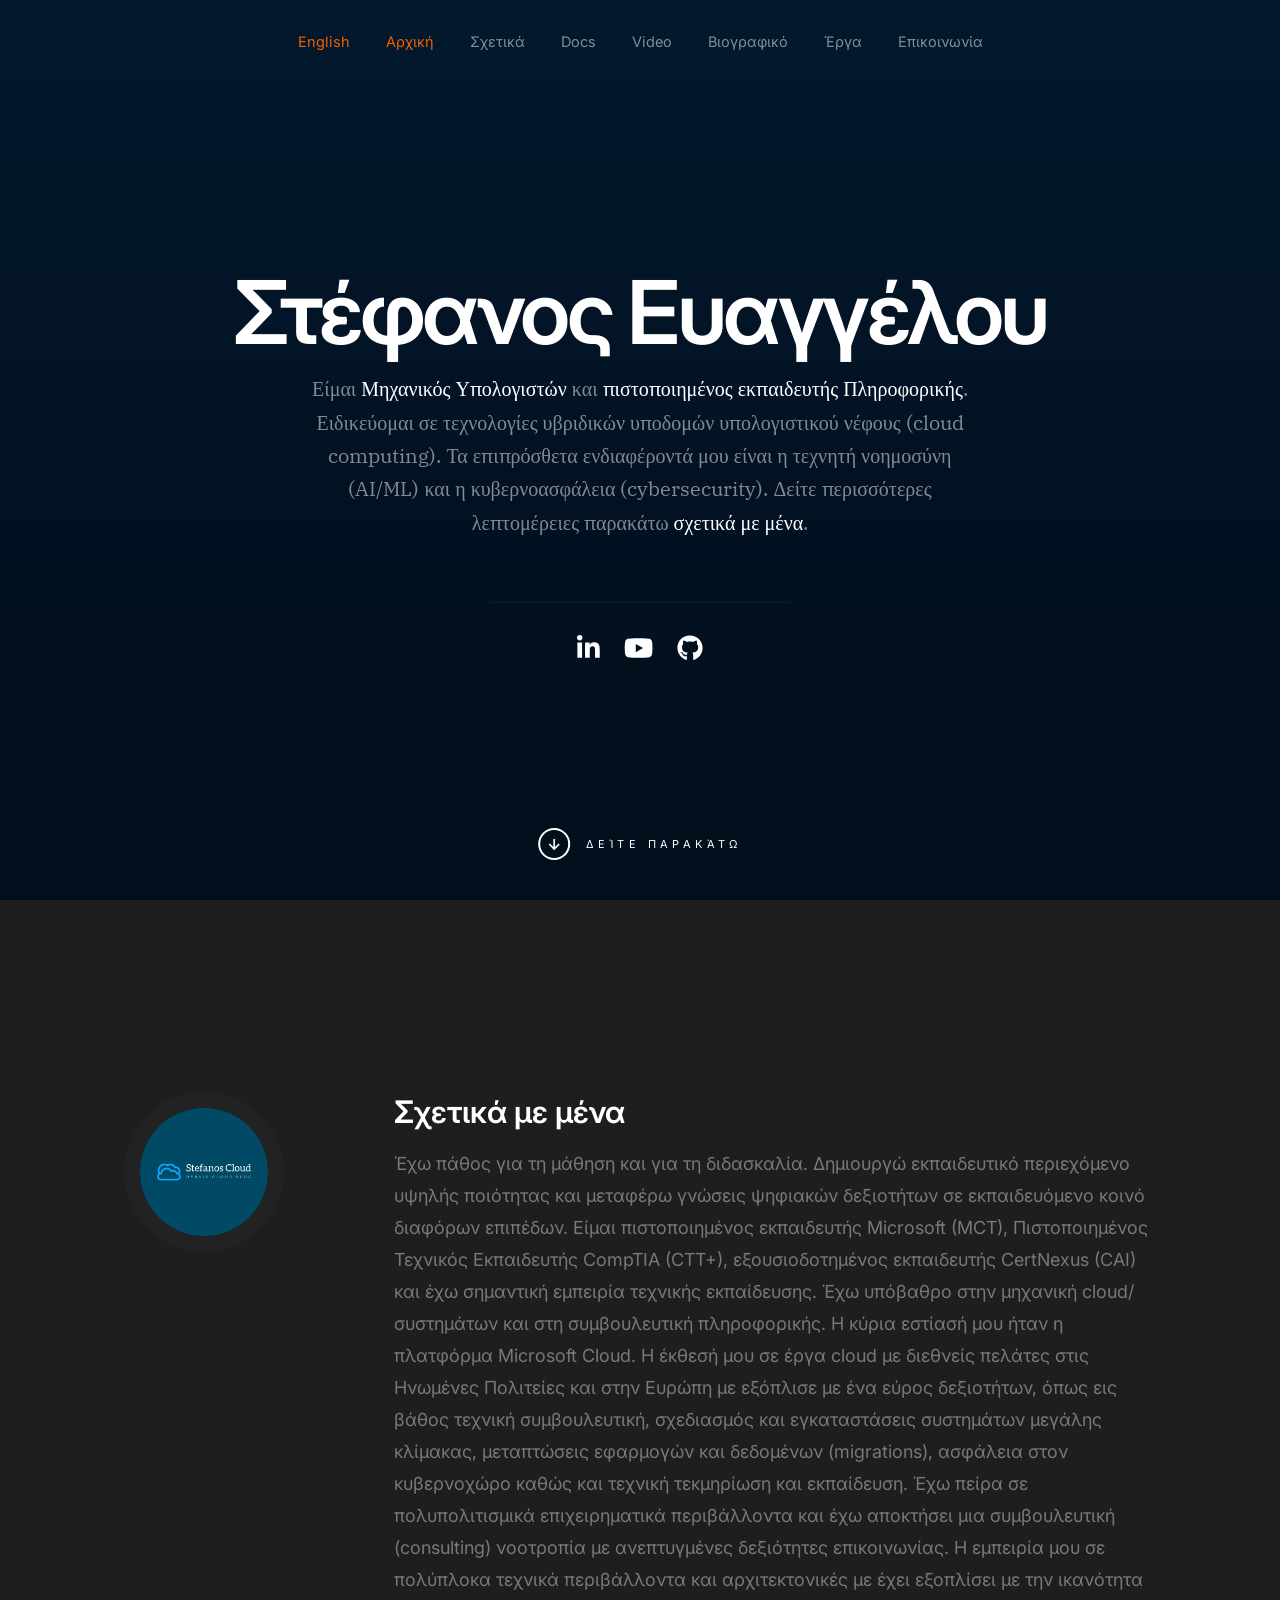
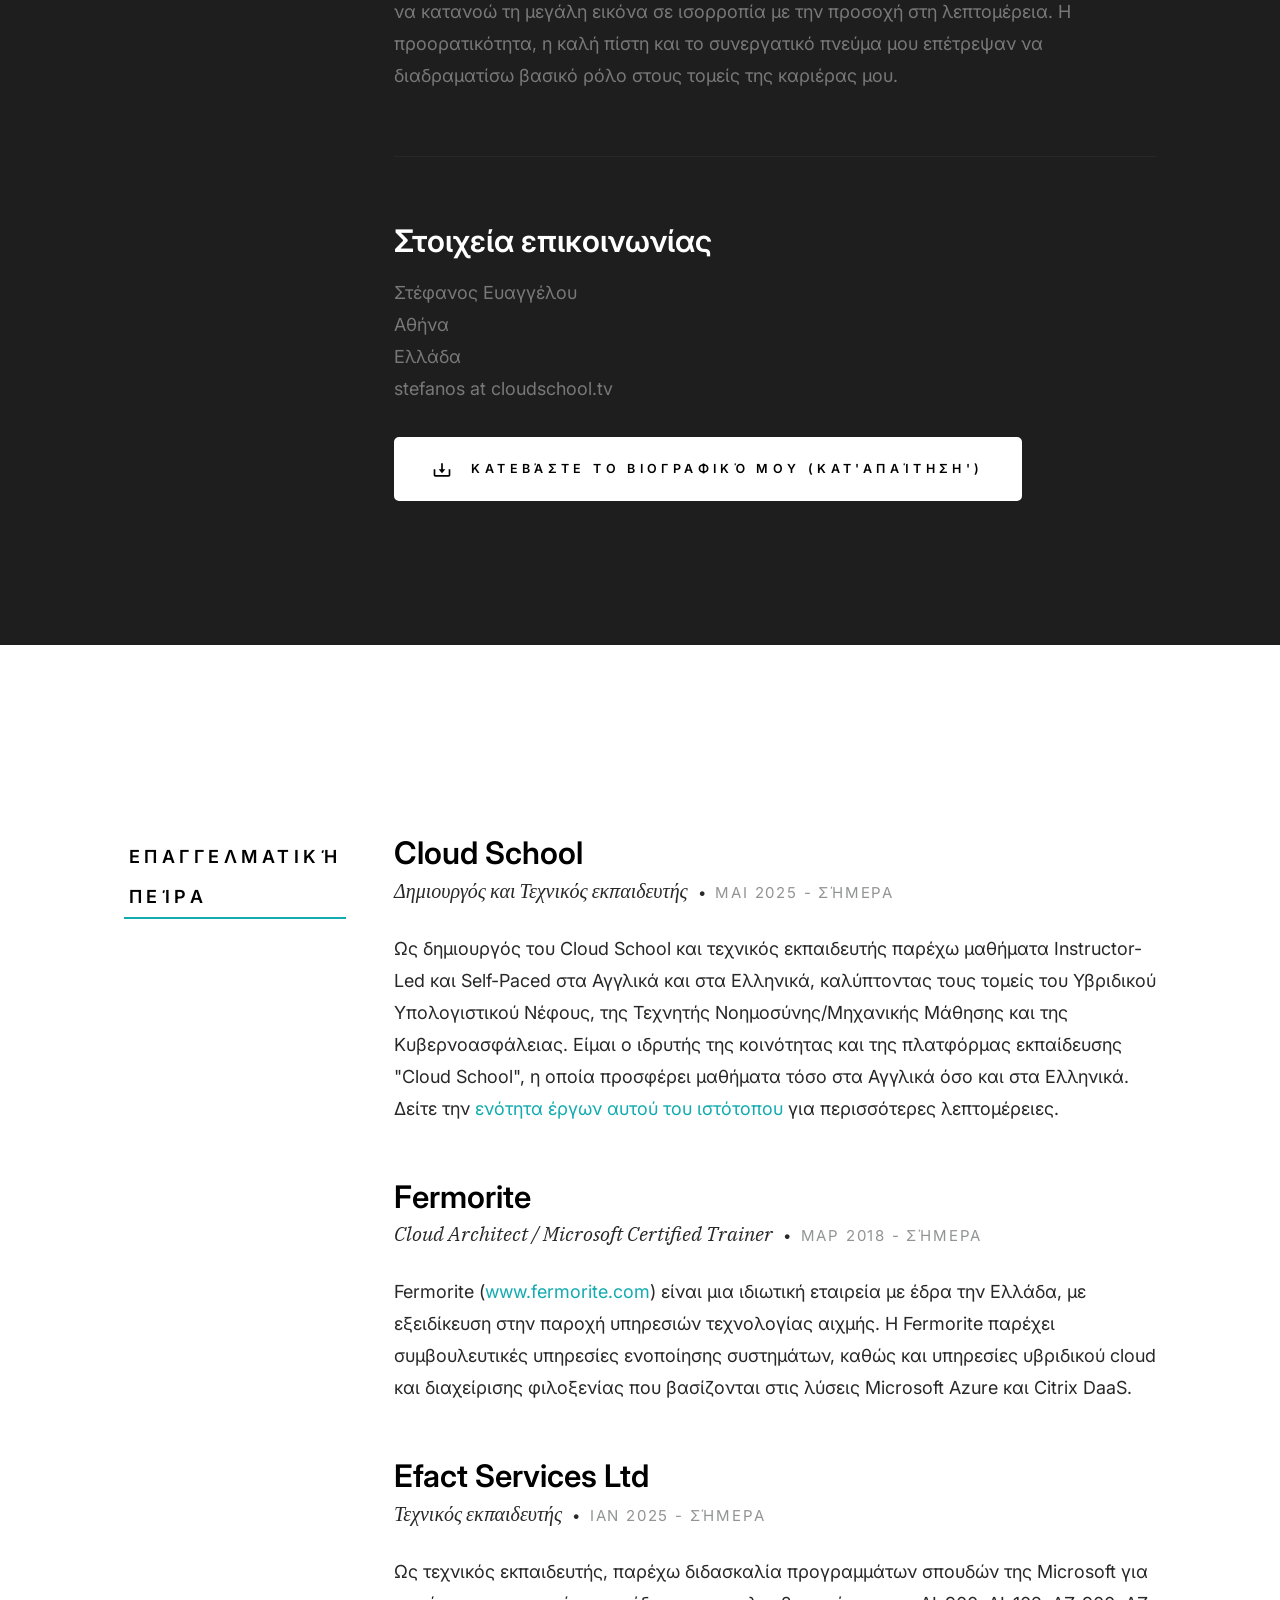
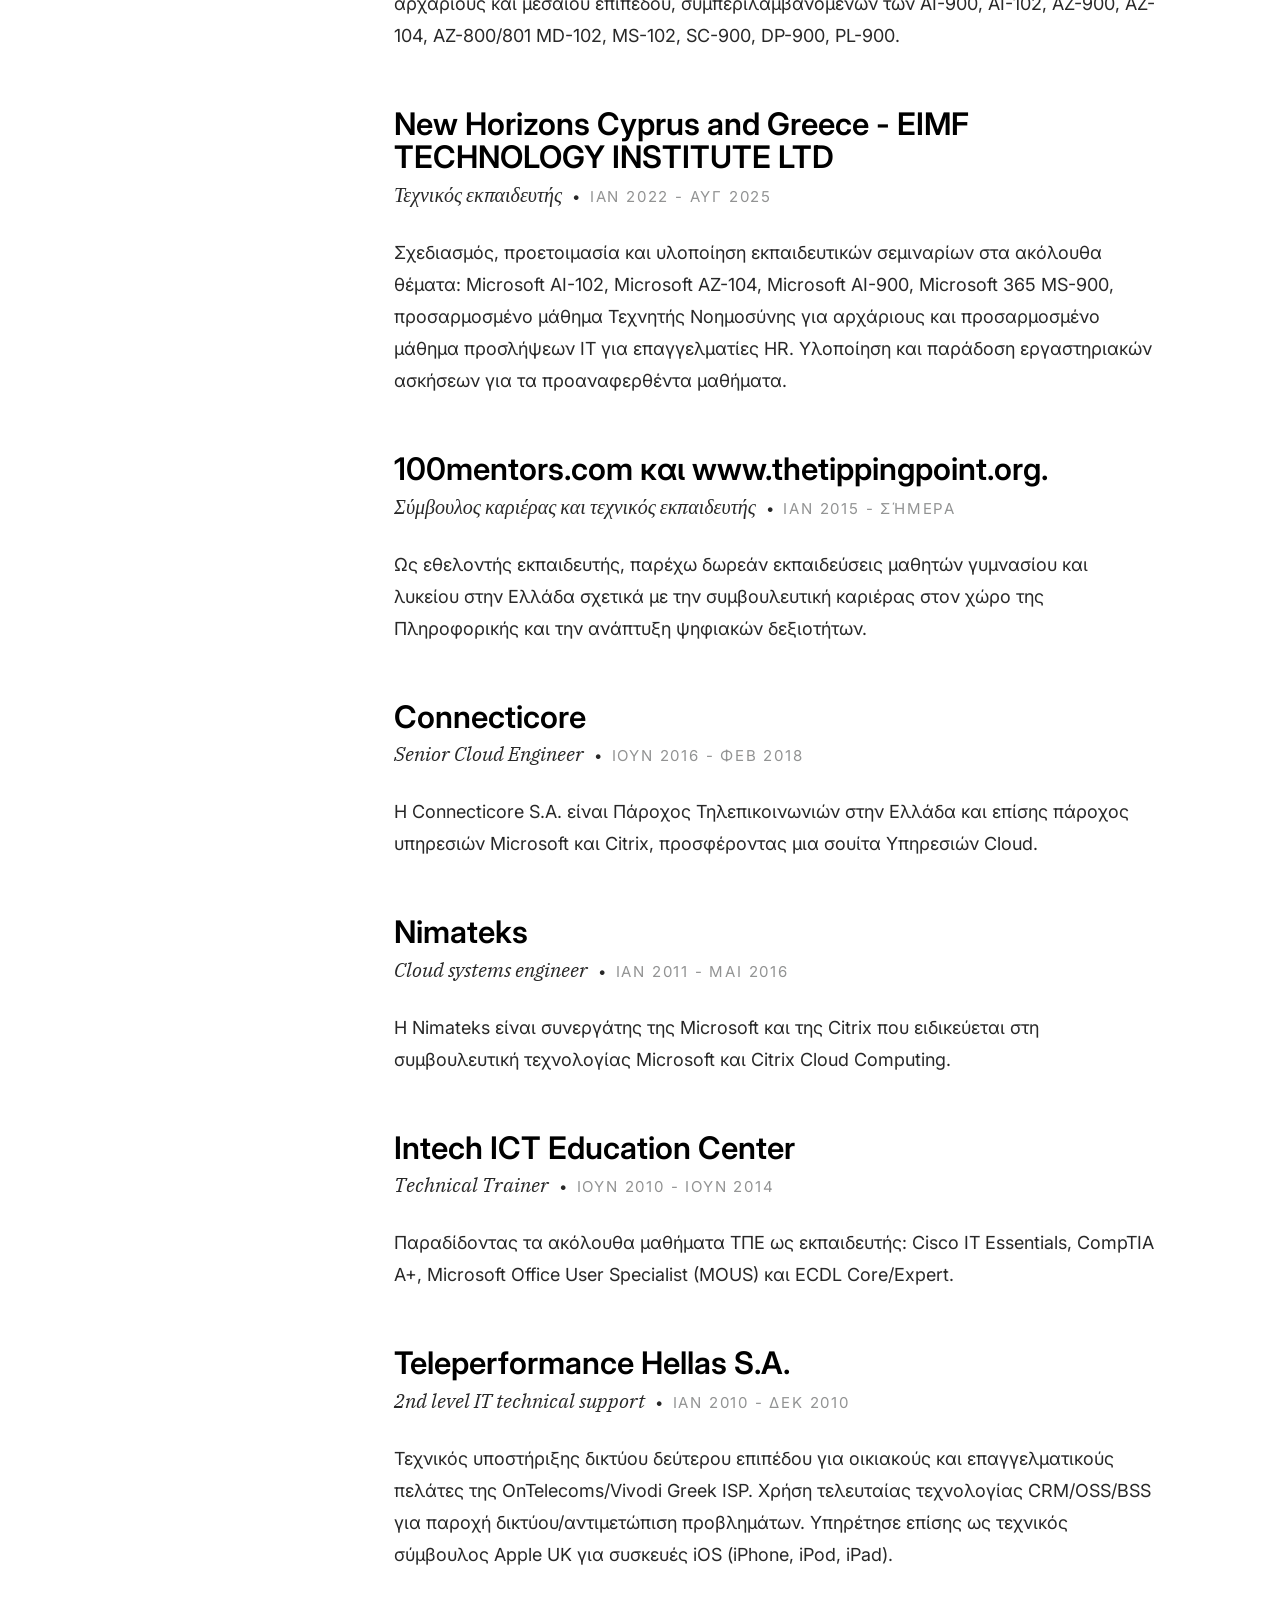
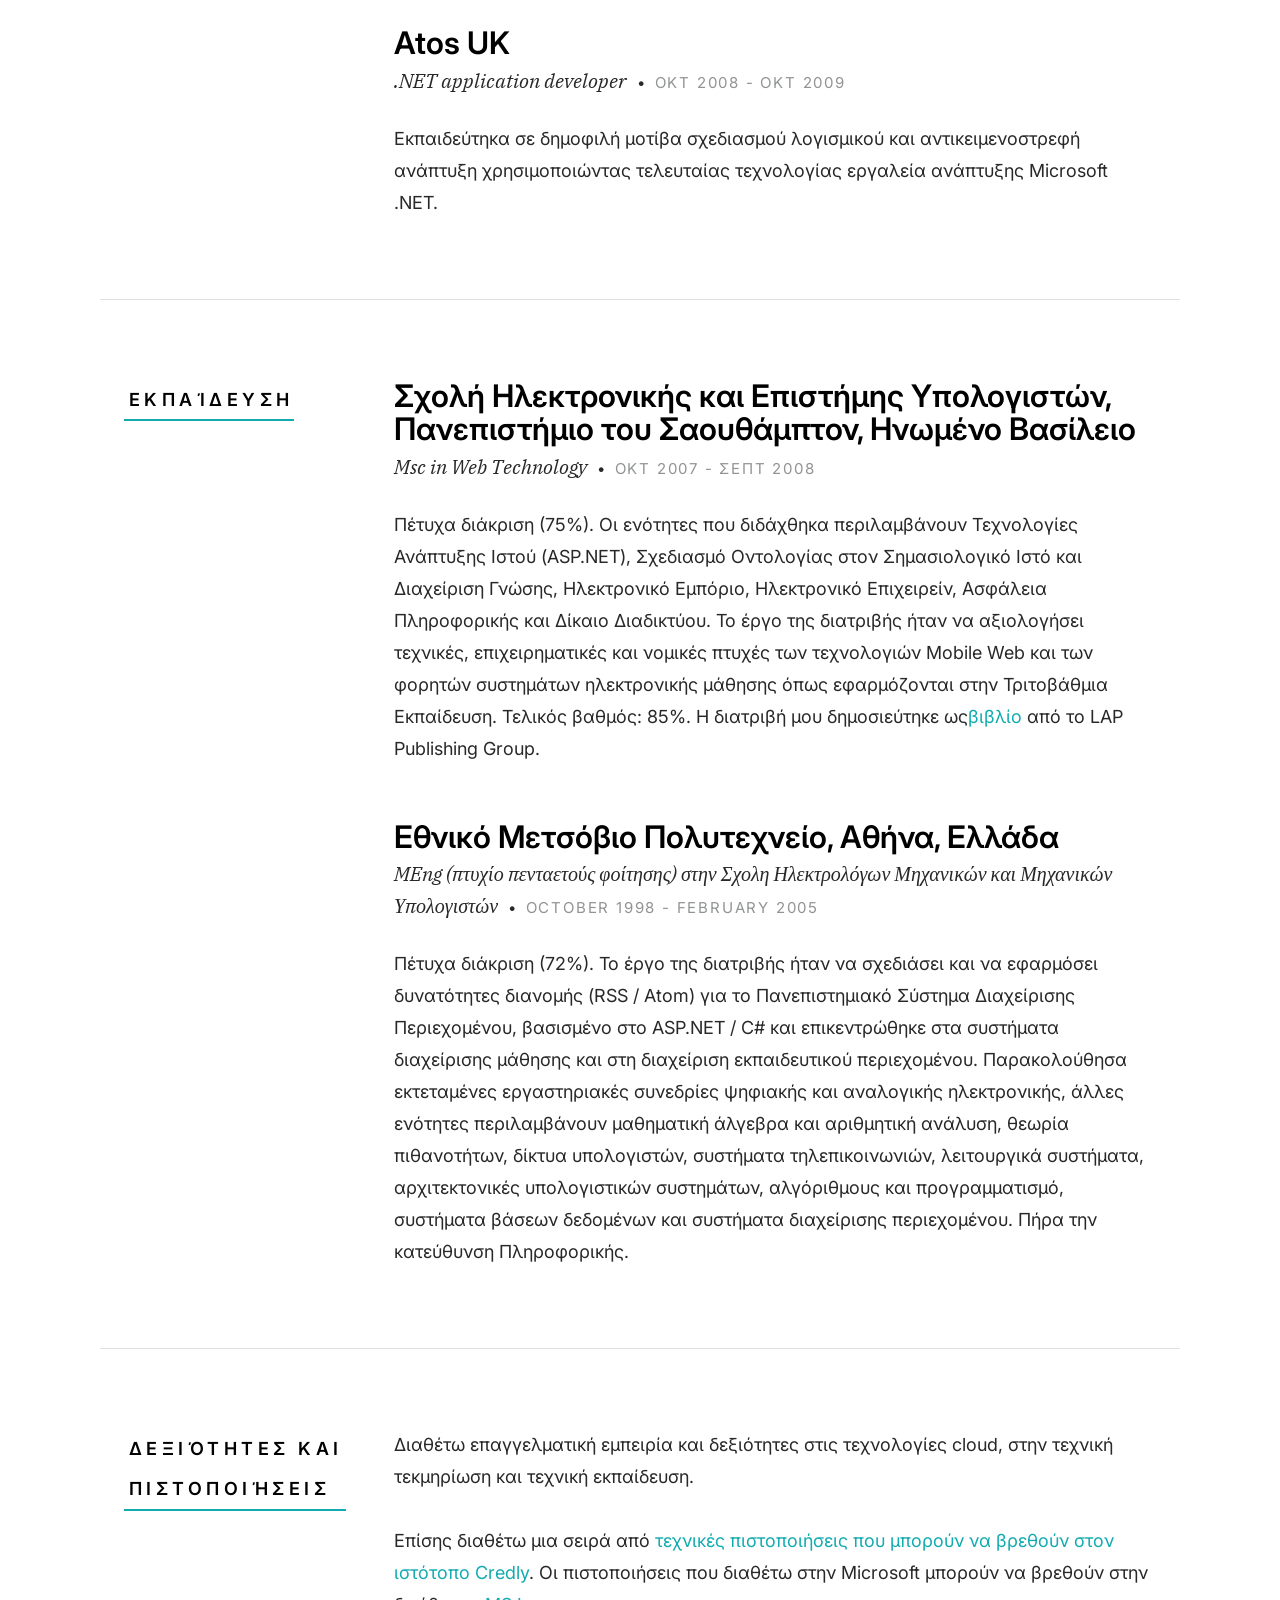
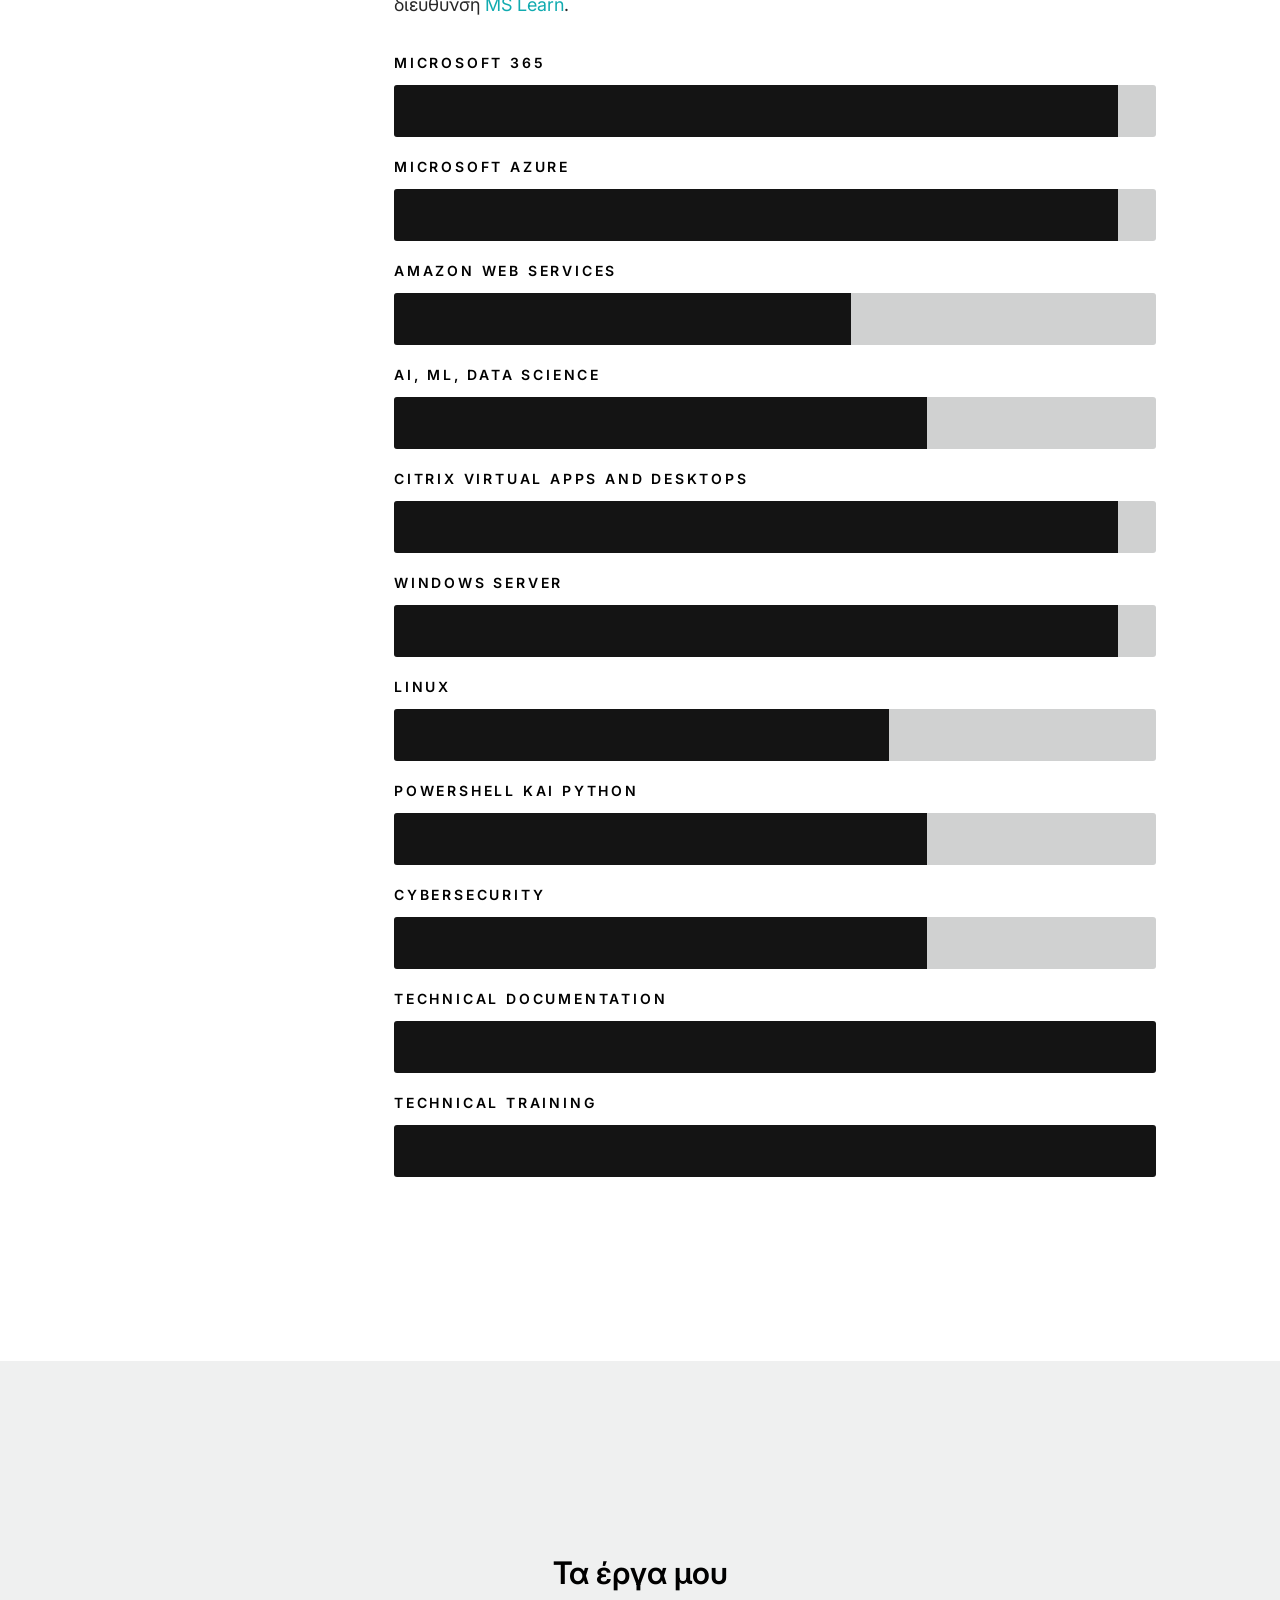
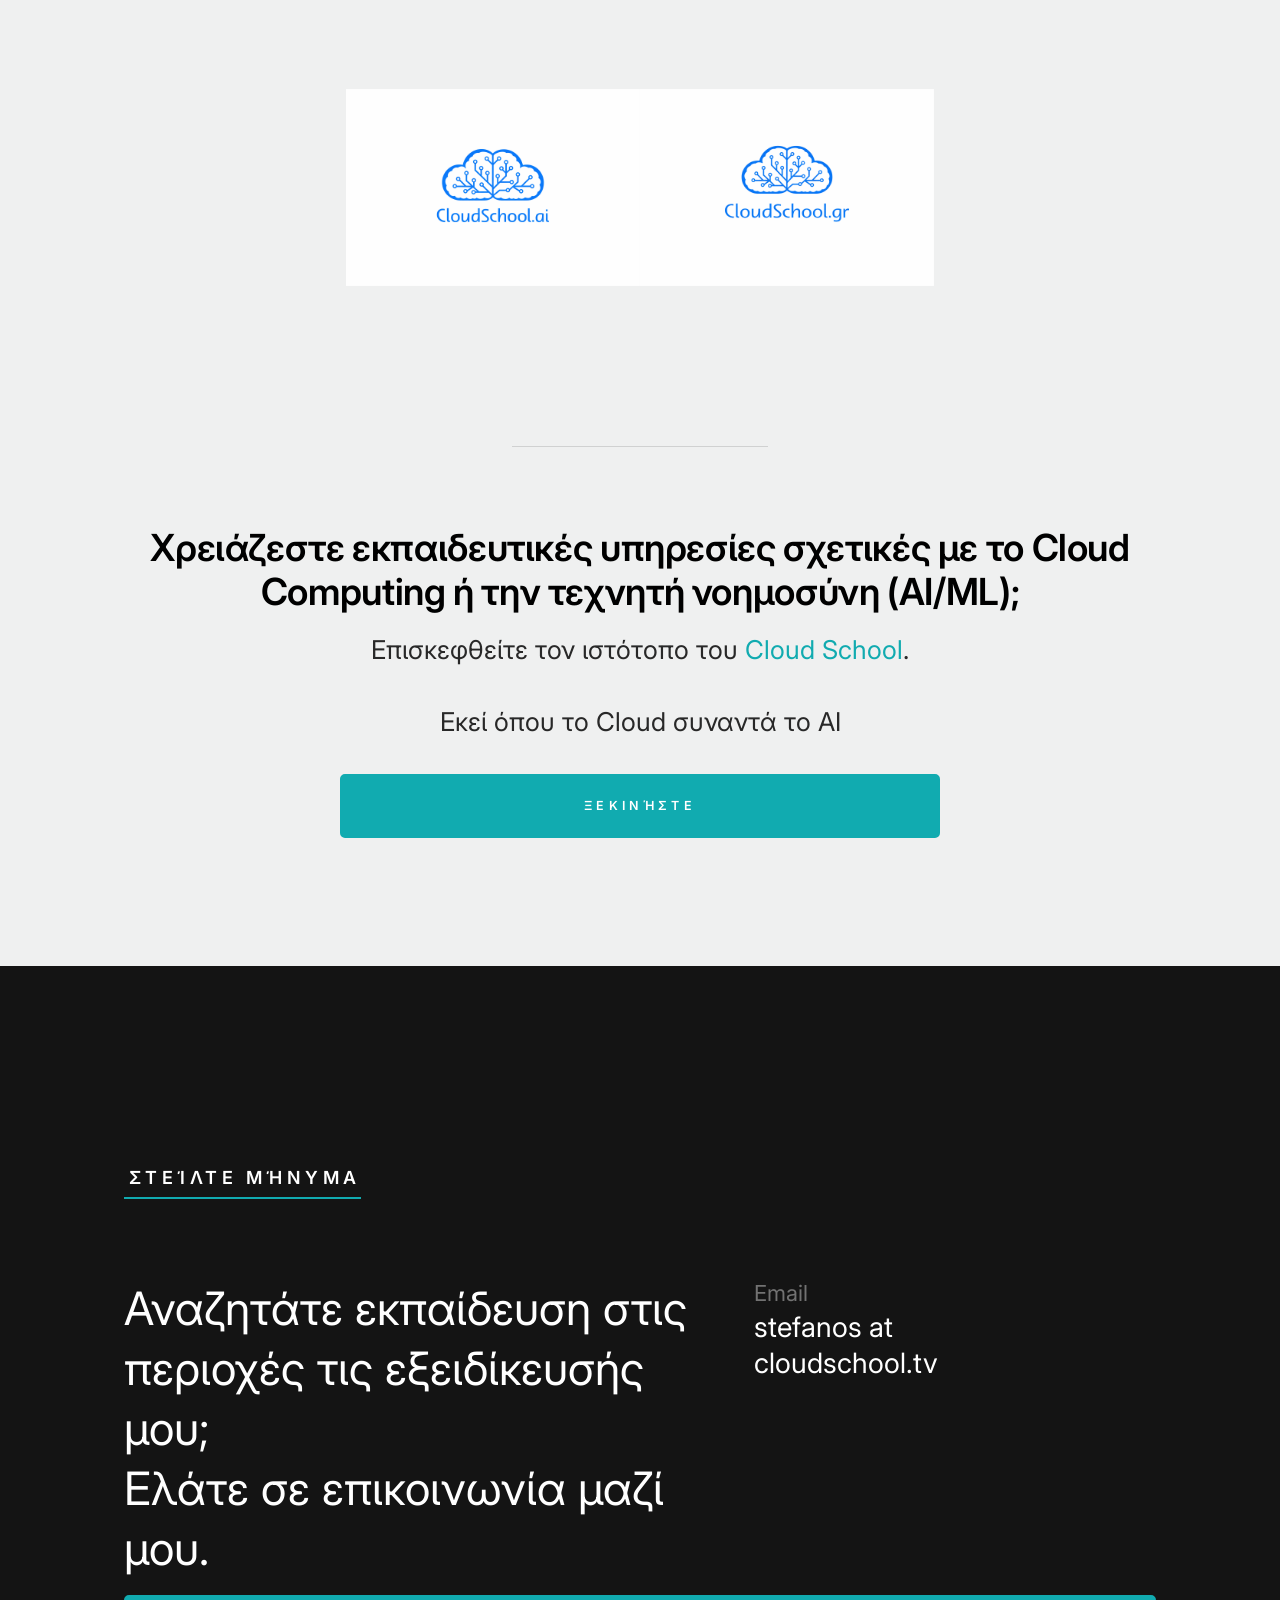
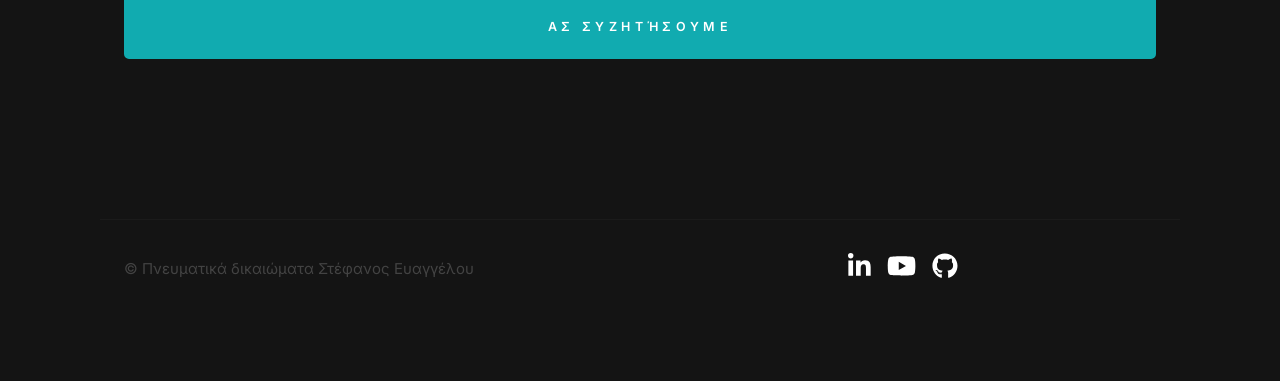
==== el/index.html @ 1cd2a4cb "initial" ====
<!DOCTYPE html>
<html class="no-js" lang="en">
<head>

    <!--- basic page needs
    ================================================== -->
    <meta charset="utf-8">
    <title>Στέφανος Ευαγγέλου - Ιστότοπος Web2</title>
    <meta name="description" content="Στέφανος Ευαγγέλου - Ιστότοπος Web2">
    <meta name="author" content="Στέφανος Ευαγγέλου">

    <!-- mobile specific metas
    ================================================== -->
    <meta name="viewport" content="width=device-width, initial-scale=1">

    <!-- CSS
    ================================================== -->
    <link rel="stylesheet" href="css/styles.css">
    <link rel="stylesheet" href="css/vendor.css">

    <!-- script
    ================================================== -->
    <script defer src="js/vendor/fontawesome/all.min.js"></script>

    <!-- favicons
    ================================================== -->
    <link rel="apple-touch-icon" sizes="180x180" href="apple-touch-icon.png">
    <link rel="icon" type="image/png" sizes="32x32" href="favicon-32x32.png">
    <link rel="icon" type="image/png" sizes="16x16" href="favicon-16x16.png">
    <link rel="manifest" href="site.webmanifest">

</head>

<body id="top" class="ss-preload">


    <!-- preloader
    ================================================== -->
    <div id="preloader">
        <div id="loader"></div>
    </div>


    <!-- header
    ================================================== -->
    <header class="s-header">
        <div class="row s-header__nav-wrap">
            <nav class="s-header__nav">
                <ul>

                    <li class="current"><a class="smoothscroll" target="_self" href="https://stefanoscloud.azurewebsites.net">English</a></li>
                    <li class="current"><a class="smoothscroll" href="#hero">Αρχική</a></li>
                    <li><a class="smoothscroll" href="#about">Σχετικά</a></li>
                    <li><a class="smoothscroll" href="https://docs.cloudschool.tv" target="_blank">Docs</a></li>
                    <li><a class="smoothscroll" href="https://youtube.com/@cloudschooltv" target="_blank">Video</a></li>
                    <li><a class="smoothscroll" href="#resume">Βιογραφικό</a></li>
                    <li><a class="smoothscroll" href="#portfolio">Έργα</a></li>
                   <!-- TEMPORARILY COMMENTED - THIS WILL BE USED FOR MCT COURSE TESTIMONIALS  <li><a class="smoothscroll" href="#testimonials">Testimonials</a></li>    -->
                   
                    <li><a class="smoothscroll" href="#contact">Επικοινωνία</a></li>
                </ul>
            </nav>
        </div> <!-- end row -->
        
        <a class="s-header__menu-toggle" href="#0" title="Menu">
            <span class="s-header__menu-icon"></span>
        </a>
    </header> <!-- end s-header -->


    <!-- hero
    ================================================== -->
    <section id="hero" class="s-hero target-section">

        <div class="s-hero__bg rellax" data-rellax-speed="-7"></div>

        <div class="row s-hero__content">
            <div class="column">

                <div class="s-hero__content-about">

                    <h1>Στέφανος Ευαγγέλου</h1>

                    <h3>
                    Είμαι<span> Μηχανικός Υπολογιστών</span> και <span>πιστοποιημένος εκπαιδευτής Πληροφορικής</span>. Ειδικεύομαι σε τεχνολογίες υβριδικών υποδομών υπολογιστικού νέφους (cloud computing). Τα επιπρόσθετα ενδιαφέροντά μου είναι η τεχνητή νοημοσύνη (AI/ML) και η κυβερνοασφάλεια (cybersecurity). Δείτε περισσότερες λεπτομέρειες παρακάτω <a class="smoothscroll" href="#about">σχετικά με μένα</a>.
                    </p>
                    </h3>

                    <div class="s-hero__content-social">
<a href="https://linkedin.com/in/stefanoscloud" target="_blank"><i class="fab fa-linkedin-in" aria-hidden="true"></i></a>
<a href="https://www.youtube.com/@cloudschoolai" target="_blank"><i class="fab fa-youtube" aria-hidden="true"></i></a>
<a href="https://github.com/stefanoscloud" target="_blank"><i class="fab fa-github" aria-hidden="true"></i></a>


                        
                    </div>

                </div> <!-- end s-hero__content-about -->

            </div>
        </div> <!-- s-hero__content -->

        <div class="s-hero__scroll">
            <a href="#about" class="s-hero__scroll-link smoothscroll">
                <span class="scroll-arrow">
                    <svg xmlns="http://www.w3.org/2000/svg" width="24" height="24" viewBox="0 0 24 24" style="fill:rgba(0, 0, 0, 1);transform:;-ms-filter:"><path d="M18.707 12.707L17.293 11.293 13 15.586 13 6 11 6 11 15.586 6.707 11.293 5.293 12.707 12 19.414z"></path></svg>
                </span>
                <span class="scroll-text">Δείτε παρακάτω</span>
            </a>
        </div> <!-- s-hero__scroll -->

    </section> <!-- end s-hero -->


    <!-- about
    ================================================== -->
    <section id="about" class="s-about target-section">

        <div class="row">
            <div class="column large-3 tab-12">
                <img class="s-about__pic" src="images/avatars/photo1.png" alt="">
            </div>
            <div class="column large-9 tab-12 s-about__content">
                <h3>Σχετικά με μένα</h3>
                <p>
              Έχω πάθος για τη μάθηση και για τη διδασκαλία. Δημιουργώ εκπαιδευτικό περιεχόμενο υψηλής ποιότητας και μεταφέρω γνώσεις ψηφιακών δεξιοτήτων σε εκπαιδευόμενο κοινό διαφόρων επιπέδων. Είμαι πιστοποιημένος εκπαιδευτής Microsoft (MCT), Πιστοποιημένος Τεχνικός Εκπαιδευτής CompTIA (CTT+), εξουσιοδοτημένος εκπαιδευτής CertNexus (CAI) και έχω σημαντική εμπειρία τεχνικής εκπαίδευσης. Έχω υπόβαθρο στην μηχανική cloud/συστημάτων και στη συμβουλευτική πληροφορικής. Η κύρια εστίασή μου ήταν η πλατφόρμα Microsoft Cloud. Η έκθεσή μου σε έργα cloud με διεθνείς πελάτες στις Ηνωμένες Πολιτείες και στην Ευρώπη με εξόπλισε με ένα εύρος δεξιοτήτων, όπως εις βάθος τεχνική συμβουλευτική, σχεδιασμός και εγκαταστάσεις συστημάτων μεγάλης κλίμακας, μεταπτώσεις εφαρμογών και δεδομένων (migrations), ασφάλεια στον κυβερνοχώρο καθώς και τεχνική τεκμηρίωση και εκπαίδευση. Έχω πείρα σε πολυπολιτισμικά επιχειρηματικά περιβάλλοντα και έχω αποκτήσει μια συμβουλευτική (consulting) νοοτροπία με ανεπτυγμένες δεξιότητες επικοινωνίας. Η εμπειρία μου σε πολύπλοκα τεχνικά περιβάλλοντα και αρχιτεκτονικές με έχει εξοπλίσει με την ικανότητα να κατανοώ τη μεγάλη εικόνα σε ισορροπία με την προσοχή στη λεπτομέρεια. Η προορατικότητα, η καλή πίστη και το συνεργατικό πνεύμα μου επέτρεψαν να διαδραματίσω βασικό ρόλο στους τομείς της καριέρας μου.
                </p>

                <hr>

                <div class="row s-about__content-bottom">
                    <div class="column w-1000-stack">
                        <h3>Στοιχεία επικοινωνίας</h3>
    
                        <p>
                        Στέφανος Ευαγγέλου<br>
                        Αθήνα <br>
                        Ελλάδα <br>
                        <!-- <a href="tel:+1975432345">+197 543 2345</a> <br>  -->
                        <a href="mailto:stefanos@cloudschool.tv">stefanos at cloudschool.tv</a>
                        </p>
                        
                    </div>
                    <div class="column w-1000-stack">
                        <a href="#0" class="btn btn--download">
                            <svg xmlns="http://www.w3.org/2000/svg" width="24" height="24" viewBox="0 0 24 24" style="fill:rgba(0, 0, 0, 1);transform:;-ms-filter:"><path d="M12 16L16 11 13 11 13 4 11 4 11 11 8 11z"></path><path d="M20,18H4v-7H2v7c0,1.103,0.897,2,2,2h16c1.103,0,2-0.897,2-2v-7h-2V18z"></path></svg>
                            Κατεβάστε το βιογραφικό μου (κατ'απαίτηση')
                        </a>
                    </div>
                </div>
            </div>
        </div> <!-- end row -->

    </section> <!-- end s-about -->






    <!-- resume
    ================================================== -->
    <section id="resume" class="s-resume target-section">
        
        <div class="row s-resume__section">
            <div class="column large-3 tab-12">
                <h3 class="section-header-allcaps">Επαγγελματική πείρα</h3>
            </div>
            <div class="column large-9 tab-12">
			
			
							<!-- Start resume block -->
                
                                <div class="resume-block">

                    <div class="resume-block__header">
                        <h4 class="h3">Cloud School</h4>
                        <p class="resume-block__header-meta">
                            <span>Δημιουργός και Τεχνικός εκπαιδευτής</span> 
                            <span class="resume-block__header-date">
                                ΜΑΙ 2025 - Σήμερα
                            </span>
                        </p>
                    </div>

                    <p>
                   Ως δημιουργός του Cloud School και τεχνικός εκπαιδευτής παρέχω μαθήματα Instructor-Led και Self-Paced στα Αγγλικά και στα Ελληνικά, καλύπτοντας τους τομείς του Υβριδικού Υπολογιστικού Νέφους, της Τεχνητής Νοημοσύνης/Μηχανικής Μάθησης και της Κυβερνοασφάλειας. Είμαι ο ιδρυτής της κοινότητας και της πλατφόρμας εκπαίδευσης "Cloud School", η οποία προσφέρει μαθήματα τόσο στα Αγγλικά όσο και στα Ελληνικά. Δείτε την <a href="https://stefanoscloud.azurewebsites.net/el/#portfolio" target="_self"> ενότητα έργων αυτού του ιστότοπου </a> για περισσότερες λεπτομέρειες.
                    </p>

                </div> <!-- end resume-block -->
			
			<!-- Start resume block -->
                <div class="resume-block">

                    <div class="resume-block__header">
                        <h4 class="h3">Fermorite</h4>
                        <p class="resume-block__header-meta">
                            <span>Cloud Architect / Microsoft Certified Trainer</span> 
                            <span class="resume-block__header-date">
                                ΜΑΡ 2018 - Σήμερα
                            </span>
                        </p>
                    </div>

                    <p>
                    Fermorite (<a href="https://www.fermorite.com" target="_blank">www.fermorite.com</a>) είναι μια ιδιωτική εταιρεία με έδρα την Ελλάδα, με εξειδίκευση στην παροχή υπηρεσιών τεχνολογίας αιχμής. Η Fermorite παρέχει συμβουλευτικές υπηρεσίες ενοποίησης συστημάτων, καθώς και υπηρεσίες υβριδικού cloud και διαχείρισης φιλοξενίας που βασίζονται στις λύσεις Microsoft Azure και Citrix DaaS.
                    </p>

                </div> <!-- end resume-block -->
				

							<!-- Start resume block -->
                
                                <div class="resume-block">

                    <div class="resume-block__header">
                        <h4 class="h3">Efact Services Ltd</h4>
                        <p class="resume-block__header-meta">
                            <span>Τεχνικός εκπαιδευτής</span> 
                            <span class="resume-block__header-date">
                                ΙΑΝ 2025 - Σήμερα
                            </span>
                        </p>
                    </div>

                    <p>
                   Ως τεχνικός εκπαιδευτής, παρέχω διδασκαλία προγραμμάτων σπουδών της Microsoft για αρχάριους και μεσαίου επιπέδου, συμπεριλαμβανομένων των AI-900, AI-102, AZ-900, AZ-104, AZ-800/801 MD-102, MS-102, SC-900, DP-900, PL-900.
                    </p>

                </div> <!-- end resume-block -->

				
				
											<!-- Start resume block -->
                
                                <div class="resume-block">

                    <div class="resume-block__header">
                        <h4 class="h3">New Horizons Cyprus and Greece - EIMF TECHNOLOGY INSTITUTE LTD</h4>
                        <p class="resume-block__header-meta">
                            <span>Τεχνικός εκπαιδευτής</span> 
                            <span class="resume-block__header-date">
                                ΙΑΝ 2022 - ΑΥΓ 2025
                            </span>
                        </p>
                    </div>

                    <p>
                   Σχεδιασμός, προετοιμασία και υλοποίηση εκπαιδευτικών σεμιναρίων στα ακόλουθα θέματα: Microsoft AI-102, Microsoft AZ-104, Microsoft AI-900, Microsoft 365 MS-900, προσαρμοσμένο μάθημα Τεχνητής Νοημοσύνης για αρχάριους και προσαρμοσμένο μάθημα προσλήψεων IT για επαγγελματίες HR. Υλοποίηση και παράδοση εργαστηριακών ασκήσεων για τα προαναφερθέντα μαθήματα.
                    </p>

                </div> <!-- end resume-block -->
				
				
				
															<!-- Start resume block -->
                
                                <div class="resume-block">

                    <div class="resume-block__header">
                        <h4 class="h3">100mentors.com και www.thetippingpoint.org.</h4>
                        <p class="resume-block__header-meta">
                            <span>Σύμβουλος καριέρας και τεχνικός εκπαιδευτής</span> 
                            <span class="resume-block__header-date">
                                ΙΑΝ 2015 - Σήμερα
                            </span>
                        </p>
                    </div>

                    <p>
                   Ως εθελοντής εκπαιδευτής, παρέχω δωρεάν εκπαιδεύσεις μαθητών γυμνασίου και λυκείου στην Ελλάδα σχετικά με την συμβουλευτική καριέρας στον χώρο της Πληροφορικής και την ανάπτυξη ψηφιακών δεξιοτήτων.
                    </p>

                </div> <!-- end resume-block -->
				
				
<!-- Start resume block -->
                <div class="resume-block">

                    <div class="resume-block__header">
                        <h4 class="h3">Connecticore</h4>
                        <p class="resume-block__header-meta">
                            <span>Senior Cloud Engineer</span> 
                            <span class="resume-block__header-date">
                                ΙΟΥΝ 2016 - ΦΕΒ 2018
                            </span>
                        </p>
                    </div>

                    <p>
                    Η Connecticore S.A. είναι Πάροχος Τηλεπικοινωνιών στην Ελλάδα και επίσης πάροχος υπηρεσιών Microsoft και Citrix, προσφέροντας μια σουίτα Υπηρεσιών Cloud.
                    </p>

                </div> <!-- end resume-block -->
                
                <!-- Start resume block -->
                <div class="resume-block">

                    <div class="resume-block__header">
                        <h4 class="h3">Nimateks</h4>
                        <p class="resume-block__header-meta">
                            <span>Cloud systems engineer</span> 
                            <span class="resume-block__header-date">
                                ΙΑΝ 2011 - ΜΑΙ 2016
                            </span>
                        </p>
                    </div>

                    <p>
                   Η Nimateks είναι συνεργάτης της Microsoft και της Citrix που ειδικεύεται στη συμβουλευτική τεχνολογίας Microsoft και Citrix Cloud Computing.
                    </p>

                </div> <!-- end resume-block -->
                
                
                
                <!-- Start resume block -->
                <div class="resume-block">

                    <div class="resume-block__header">
                        <h4 class="h3">Intech ICT Education Center</h4>
                        <p class="resume-block__header-meta">
                            <span>Technical Trainer</span> 
                            <span class="resume-block__header-date">
                                ΙΟΥΝ 2010 - ΙΟΥΝ 2014
                            </span>
                        </p>
                    </div>

                    <p>
                   Παραδίδοντας τα ακόλουθα μαθήματα ΤΠΕ ως εκπαιδευτής: Cisco IT Essentials, CompTIA A+, Microsoft Office User Specialist (MOUS) και ECDL Core/Expert.
                    </p>

                </div> <!-- end resume-block -->
                
				
				
                <!-- Start resume block -->
                                <div class="resume-block">

                    <div class="resume-block__header">
                        <h4 class="h3">Teleperformance Hellas S.A.</h4>
                        <p class="resume-block__header-meta">
                            <span>2nd level IT technical support</span> 
                            <span class="resume-block__header-date">
                                ΙΑΝ 2010 - ΔΕΚ 2010
                            </span>
                        </p>
                    </div>

                    <p>
                   Τεχνικός υποστήριξης δικτύου δεύτερου επιπέδου για οικιακούς και επαγγελματικούς πελάτες της OnTelecoms/Vivodi Greek ISP. Χρήση τελευταίας τεχνολογίας CRM/OSS/BSS για παροχή δικτύου/αντιμετώπιση προβλημάτων. Υπηρέτησε επίσης ως τεχνικός σύμβουλος Apple UK για συσκευές iOS (iPhone, iPod, iPad).
                    </p>

                </div> <!-- end resume-block -->
                
                
				
				<!-- Start resume block -->
                                <div class="resume-block">

                    <div class="resume-block__header">
                        <h4 class="h3">Atos UK</h4>
                        <p class="resume-block__header-meta">
                            <span>.NET application developer</span> 
                            <span class="resume-block__header-date">
                                ΟΚΤ 2008 - ΟΚΤ 2009
                            </span>
                        </p>
                    </div>

                    <p>
                   Εκπαιδεύτηκα σε δημοφιλή μοτίβα σχεδιασμού λογισμικού και αντικειμενοστρεφή ανάπτυξη χρησιμοποιώντας τελευταίας τεχνολογίας εργαλεία ανάπτυξης Microsoft .NET.
                    </p>

                </div> <!-- end resume-block -->
                
                
                
            </div>
        </div> <!-- s-resume__section -->



        <div class="row s-resume__section">
            <div class="column large-3 tab-12">
                <h3 class="section-header-allcaps">Εκπαίδευση</h3>
            </div>
            <div class="column large-9 tab-12">
                <div class="resume-block">

                    <div class="resume-block__header">
                        <h4 class="h3">Σχολή Ηλεκτρονικής και Επιστήμης Υπολογιστών, Πανεπιστήμιο του Σαουθάμπτον, Ηνωμένο Βασίλειο</h4>
                        <p class="resume-block__header-meta">
                            <span>Msc in Web Technology</span> 
                            <span class="resume-block__header-date">
                                ΟΚΤ 2007 - ΣΕΠΤ 2008
                            </span>
                        </p>
                    </div>

                    <p>
                    Πέτυχα διάκριση (75%). Οι ενότητες που διδάχθηκα περιλαμβάνουν Τεχνολογίες Ανάπτυξης Ιστού (ASP.NET), Σχεδιασμό Οντολογίας στον Σημασιολογικό Ιστό και Διαχείριση Γνώσης, Ηλεκτρονικό Εμπόριο, Ηλεκτρονικό Επιχειρείν, Ασφάλεια Πληροφορικής και Δίκαιο Διαδικτύου. Το έργο της διατριβής ήταν να αξιολογήσει τεχνικές, επιχειρηματικές και νομικές πτυχές των τεχνολογιών Mobile Web και των φορητών συστημάτων ηλεκτρονικής μάθησης όπως εφαρμόζονται στην Τριτοβάθμια Εκπαίδευση. Τελικός βαθμός: 85%. Η διατριβή μου δημοσιεύτηκε ως<a href="https://www.amazon.com/gp/product/383838766X" target="_blank">βιβλίο</a> από το LAP Publishing Group.
                    </p>

                </div> <!-- end resume-block -->

                <div class="resume-block">

                    <div class="resume-block__header">
                        <h4 class="h3">Εθνικό Μετσόβιο Πολυτεχνείο, Αθήνα, Ελλάδα</h4>
                        <p class="resume-block__header-meta">
                            <span>MEng (πτυχίο πενταετούς φοίτησης) στην Σχολη Ηλεκτρολόγων Μηχανικών και Μηχανικών Υπολογιστών</span> 
                            <span class="resume-block__header-date">
                                October 1998 - February 2005
                            </span>
                        </p>
                    </div>

                    <p>
                    Πέτυχα διάκριση (72%). Το έργο της διατριβής ήταν να σχεδιάσει και να εφαρμόσει δυνατότητες διανομής (RSS / Atom) για το Πανεπιστημιακό Σύστημα Διαχείρισης Περιεχομένου, βασισμένο στο ASP.NET / C# και επικεντρώθηκε στα συστήματα διαχείρισης μάθησης και στη διαχείριση εκπαιδευτικού περιεχομένου. Παρακολούθησα εκτεταμένες εργαστηριακές συνεδρίες ψηφιακής και αναλογικής ηλεκτρονικής, άλλες ενότητες περιλαμβάνουν μαθηματική άλγεβρα και αριθμητική ανάλυση, θεωρία πιθανοτήτων, δίκτυα υπολογιστών, συστήματα τηλεπικοινωνιών, λειτουργικά συστήματα, αρχιτεκτονικές υπολογιστικών συστημάτων, αλγόριθμους και προγραμματισμό, συστήματα βάσεων δεδομένων και συστήματα διαχείρισης περιεχομένου. Πήρα την κατεύθυνση Πληροφορικής.
                    </p>

                </div> <!-- end resume-block -->
            </div>
        </div> <!-- s-resume__section -->


        <div class="row s-resume__section">
            <div class="column large-3 tab-12">
                <h3 class="section-header-allcaps">Δεξιότητες και πιστοποιήσεις</h3>
            </div>
            <div class="column large-9 tab-12">
                <div class="resume-block">

                    <p>
                   Διαθέτω επαγγελματική εμπειρία και δεξιότητες στις τεχνολογίες cloud, στην τεχνική τεκμηρίωση και τεχνική εκπαίδευση.
                    </p> 
                    <p>
                    Επίσης διαθέτω μια σειρά από<a href="https://www.credly.com/users/stefanosevangelou/badges" target="_blank"> τεχνικές πιστοποιήσεις που μπορούν να βρεθούν στον ιστότοπο Credly</a>. Οι πιστοποιήσεις που διαθέτω στην Microsoft μπορούν να βρεθούν στην διεύθυνση <a href="https://learn.microsoft.com/en-us/users/stefanosevangelou/" target="_blank"> MS Learn</a>. 
                    </p>

                    <ul class="skill-bars-fat">
                        <li>
                        <div class="progress percent95"></div>
                        <strong>Microsoft 365</strong>
                        </li>
                        <li>
                        <div class="progress percent95"></div>
                        <strong>Microsoft Azure</strong>
                        </li>
                        <li>
                        <div class="progress percent60"></div>
                        <strong>Amazon Web Services</strong>
                        </li>
                        <li>
                        <div class="progress percent70"></div>
                        <strong>AI, ML, Data Science</strong>
                        </li>
                        <li>
                        <div class="progress percent95"></div>
                        <strong>Citrix Virtual Apps and Desktops</strong>
                        </li>
                        <li>
                        <div class="progress percent95"></div>
                        <strong>Windows Server</strong>
                        </li>
                        <li>
                        <div class="progress percent65"></div>
                        <strong>Linux</strong>
                        </li>
                        <li>
                        <div class="progress percent70"></div>
                        <strong>Powershell και Python</strong>
                        </li>
                                                                        <li>
                        <div class="progress percent70"></div>
                        <strong>Cybersecurity</strong>
                        </li>
                        
                                                <li>
                        <div class="progress percent100"></div>
                        <strong>Technical documentation</strong>
                        </li>
                                                <li>
                        <div class="progress percent100"></div>
                        <strong>Technical training</strong>
                        </li>
                    </ul>

                </div> <!-- end resume-block -->

            </div>
        </div> <!-- s-resume__section -->

    </section> <!-- end s-resume -->







    <!-- portfolio
    ================================================== -->
    <section id="portfolio" class="s-portfolio target-section">

        <div class="row s-portfolio__header">
            <div class="column large-12">
                <h3>Τα έργα μου</h3>
            </div>
        </div>

        <div class="row collapse block-large-1-4 block-medium-1-3 block-tab-1-2 block-500-stack folio-list">


<!-- start folio-item -->
            <div class="column folio-item">
                <a href="#modal-01" class="folio-item__thumb">
                    <img src="images/portfolio/csai-logo.png" 
                         srcset="../images/portfolio/csai-logo.png 1x, ../images/portfolio/csai-logo.png 2x" alt="Cloud School AI Community">
                </a>
            </div> <!-- end folio-item -->


<!-- start folio-item -->
            <div class="column folio-item">
                <a href="#modal-02" class="folio-item__thumb">
                    <img src="images/portfolio/csgr-logo.png" 
                         srcset="../images/portfolio/csgr-logo.png 1x, ../images/portfolio/csgr-logo.png 2x" alt="CloudSchool.gr">
                </a>
            </div> <!-- end folio-item -->

      

        </div> <!-- end folio-list -->




        <!-- Modal Templates Popup
        =========================================================== -->
        
             
       <!-- start modal --> 

        <div id="modal-01" hidden>
            <div class="modal-popup">
                <!--  <img src="images/portfolio/cstv-logo.png" alt="Cloud School Community" /> -->
    
                <div class="modal-popup__desc">
                    <h5>Cloud School AI</h5>
                    <p>Είμαι ο διαχειριστής της κοινότητας Cloud School. Το Cloud School είναι μια εκπαιδευτική διαδικτυακή κοινότητα και μια πλατφόρμα εκπαίδευσης που βασίζεται στο Cloud. Το Cloud School καλύπτει ένα ευρύ φάσμα υπηρεσιών εκπαίδευσης, οι οποίες περιλαμβάνουν θέματα που εμπίπτουν στο υπολογιστικό νέφος (cloud computing), την τεχνητή νοημοσύνη (AI), την μηχανική μάθηση (ML) και την κυβερνοασφάλεια  (cybersecurity). Ακολουθούμε μια προσέγγιση με επίκεντρο τον μαθητή και προσπαθούμε να παρέχουμε την υψηλότερη ποιότητα μαθημάτων κατάρτισης, ανταποκρινόμενοι και προσαρμοζόμενοι σε όλα τα ακροατήρια. Το Cloud School AI προσφέρει τεχνικά μαθήματα στην ελληνική και στην αγγλική γλώσσα. Το Cloud School AI είναι ένα νέο σχολείο στο cloud και για το cloud. Το όραμά μας είναι να βελτιώσουμε τις ψηφιακές δεξιότητες των μαθητών και την καθημερινή ζωή κάθε εκπαιδευόμενου, εισάγοντας καινοτόμα σενάρια χρήσης τεχνολογιών Cloud, AI/ML και Cybersecurity σε επιχειρηματικό και προσωπικό επίπεδο.

                       
                    </p>
                    <ul class="modal-popup__cat">
                        <li>Hybrid Cloud Computing</li>
                        <li>AI/ML</li>
                        <li>Cybersecurity</li>

                        
                    </ul>
                </div>
    
                <a href="https://cloudschool.ai" class="modal-popup__details" target="_blank">Cloud School AI</a>
            </div>
        </div> <!-- end modal -->
        
           <!-- start modal --> 

        <div id="modal-02" hidden>
            <div class="modal-popup">
                <!--  <img src="images/portfolio/cstv-logo.png" alt="Cloud School Community" /> -->
    
                <div class="modal-popup__desc">
                    <h5>CloudSchool.gr</h5>
                    <p>Είμαι ο διαχειριστής τoυ CloudSchool.gr. Το CloudSchool.gr είναι η ελληνόγλωσση έκδοση του Cloud School και προσφέρει τόσο δωρεάν όσο και συνδρομητικές εκπαιδευτικές υπηρεσίες, διαθέσιμες σε μορφή Instructor-Led training (ILT) και Self-paced training (SPT).
                       
                    </p>
                    <ul class="modal-popup__cat">
                        <li>Hybrid Cloud Computing</li>
                        <li>AI/ML</li>
                        <li>Cybersecurity</li>

                        
                    </ul>
                </div>
    
                <a href="https://cloudschool.gr" class="modal-popup__details" target="_blank">CloudSchool.gr</a>
            </div>
        </div> <!-- end modal -->
        
   
    </section> <!-- end s-portfolio -->






 <!-- MUST ENABLE CTA AFTER RELEASING CCS -->



    <section class="s-cta">

        <div class="row">
            <div class="column">
                <h3 class="h2 section-desc">
                    Χρειάζεστε εκπαιδευτικές υπηρεσίες σχετικές με το Cloud Computing ή την τεχνητή νοημοσύνη (AI/ML);
                </h3>
            </div>
        </div>

        <div class="row cta-content">
            <div class="column">
                <p>
                Επισκεφθείτε τον ιστότοπο του <a href="https://cloudschool.gr" target="_blank">Cloud School</a>.
                <div>Εκεί όπου το Cloud συναντά το AI</div>
                </p>

                <a href="https://cloudschool.gr" target="_blank" class="btn btn--primary h-full-width">Ξεκινήστε</a>
            </div>
        </div> 
        

    </section> 
    







   <!-- Testimonials section temporarily commented out  - MUST ENABLE TESTIMONIALS AFTER STARTING MCT TRAINING COURSES
     
    <section id="testimonials" class="s-testimonials target-section">

        <div class="s-testimonials__bg"></div>

        <div class="row s-testimonials__header">
            <div class="column large-12">
                <h3>Hear What My Clients Says</h3>
            </div>
        </div>

        <div class="row s-testimonials__content">

            <div class="column">

                <div class="swiper-container testimonial-slider">

                    <div class="swiper-wrapper">

                        <div class="testimonial-slider__slide swiper-slide">
                            <div class="testimonial-slider__author">
                                <img src="images/avatars/user-02.jpg" alt="Author image" class="testimonial-slider__avatar">
                                <cite class="testimonial-slider__cite">
                                    <strong>Tim Cook</strong>
                                    <span>CEO, Apple</span>
                                </cite>
                            </div>
                            <p>
                            Molestiae incidunt consequatur quis ipsa autem nam sit enim magni. Voluptas tempore rem. 
                            Explicabo a quaerat sint autem dolore ducimus ut consequatur neque.  Nisi dolores quaerat fuga rem nihil nostrum.
                            Laudantium quia consequatur molestias delectus culpa.
                            </p>
                        </div> 
                        
                        <!-- end testimonial-slider__slide
        
        
        
                        <div class="testimonial-slider__slide swiper-slide">
                            <div class="testimonial-slider__author">
                                <img src="images/avatars/user-03.jpg" alt="Author image" class="testimonial-slider__avatar">
                                <cite class="testimonial-slider__cite">
                                    <strong>Sundar Pichai</strong>
                                    <span>CEO, Google</span>
                                </cite>
                            </div>
                            <p>
                            Excepturi nam cupiditate culpa doloremque deleniti repellat. Veniam quos repellat voluptas animi adipisci.
                            Nisi eaque consequatur. Voluptatem dignissimos ut ducimus accusantium perspiciatis.
                            Quasi voluptas eius distinctio. Atque eos maxime.
                            </p>
                        </div> 
                        
                        
                        <!-- end testimonial-slider__slide
                        
        
                        <div class="testimonial-slider__slide swiper-slide">
                            <div class="testimonial-slider__author">
                                <img src="images/avatars/user-04.jpg" alt="Author image" class="testimonial-slider__avatar">
                                <cite class="testimonial-slider__cite">
                                    <strong>Satya Nadella</strong>
                                    <span>CEO, Microsoft</span>
                                </cite>
                            </div>
                            <p>
                            Repellat dignissimos libero. Qui sed at corrupti expedita voluptas odit. Nihil ea quia nesciunt. Ducimus aut sed ipsam.  
                            Autem eaque officia cum exercitationem sunt voluptatum accusamus. Quasi voluptas eius distinctio.
                            Voluptatem dignissimos ut.
                            </p>
                        </div> 
                        
                        
                        <!-- end testimonial-slider__slide
                        

                        <div class="testimonial-slider__slide swiper-slide">
                            <div class="testimonial-slider__author">
                                <img src="images/avatars/user-05.jpg" alt="Author image" class="testimonial-slider__avatar">
                                <cite class="testimonial-slider__cite">
                                    <strong>Jeff Bezos</strong>
                                    <span>CEO, Amazon</span>
                                </cite>
                            </div>
                            <p>
                            Nunc interdum lacus sit amet orci. Vestibulum dapibus nunc ac augue. Fusce vel dui. In ac felis 
                            quis tortor malesuada pretium. Curabitur vestibulum aliquam leo. Qui sed at corrupti expedita voluptas odit. 
                            Nihil ea quia nesciunt. Ducimus aut sed ipsam.
                            </p>
                        </div> 
                        
                        
                        <!-- end testimonial-slider__slide
                        
    
                    </div> 
                    
                    
                    <!-- end testimonial slider swiper-wrapper

                    <div class="swiper-pagination"></div>

                </div> 
                
                
                <!-- end swiper-container
                
                

            </div> 
            
            <!-- end column

        </div> 
        
        <!-- end row

    </section> 
    <!-- end s-testimonials


-->





    <!-- contact
    ================================================== -->
    <section id="contact" class="s-contact target-section">

        <div class="row s-contact__header">
            <div class="column large-12">
                <h3 class="section-header-allcaps">Στείλτε μήνυμα</h3>
            </div>
        </div>

        <div class="row s-contact__content">

            <div class="column large-7 medium-12">

                <h4 class="huge-text">
                Αναζητάτε εκπαίδευση στις περιοχές τις εξειδίκευσής μου; 
                <div>Ελάτε σε επικοινωνία μαζί μου.</div>
                </h4>

            </div>

            <div class="column large-4 medium-12">

                <div class="row contact-infos">
                    <div class="column large-12 medium-6 tab-12">
                        <div class="contact-block">
                            <h5 class="contact-block__header">
                                Email
                            </h5>
                            <p class="contact-block__content">
                                <a class="mailtoui" href="mailto:stefanos@cloudschool.tv">stefanos at cloudschool.tv</a>
                            </p>
                        </div> <!-- end contact-block -->
                    </div>
                    <!--
                    <div class="column large-12 medium-6 tab-12">
                        <div class="contact-block">
                            <h5 class="contact-block__header">
                                Phone
                            </h5>
                            <p class="contact-block__content">
                                <a href="tel:+1975432345">+197 543 2345</a>
                            </p>
                            
                            -->
                            
                        </div> <!-- end contact-block -->
                    </div>

                    <div class="column large-12">
                        <a href="mailto:stefanos@cloudschool.tv" class="mailtoui btn btn--primary h-full-width">Ας συζητήσουμε</a>
                    </div>
                </div> <!-- end contact-infos -->

            </div>
        </div> <!-- s-contact__content -->

    </section> <!-- end s-contact -->
    

    <!-- footer
    ================================================== -->
    <footer class="s-footer">
        <div class="row">
            <div class="column large-4 medium-6 w-1000-stack s-footer__social-block">
                <ul class="s-footer__social">
                    <li><a href="https://linkedin.com/in/stefanoscloud" target="_blank"><i class="fab fa-linkedin-in" aria-hidden="true"></i></a></li>        
                    <li><a href="https://www.youtube.com/@cloudschoolai" target="_blank"><i class="fab fa-youtube" aria-hidden="true"></i></a></li>
                    <li><a href="https://github.com/stefanoscloud" target="_blank"><i class="fab fa-github" aria-hidden="true"></i></a></li>
            
                                        
                </ul>
            </div>

            <div class="column large-7 medium-6 w-1000-stack ss-copyright">
                <span>© Πνευματικά δικαιώματα Στέφανος Ευαγγέλου</span>
            </div>
        </div>

        <div class="ss-go-top">
            <a class="smoothscroll" title="Back to Top" href="#top">
                <svg xmlns="http://www.w3.org/2000/svg" viewBox="0 0 24 24"><path d="M6 4h12v2H6zm5 10v6h2v-6h5l-6-6-6 6z"/></svg>
             </a>
        </div> <!-- end ss-go-top -->
    </footer>


    <!-- Java Script
    ================================================== -->
    <script src="js/plugins.js"></script>
    <script src="js/main.js"></script>

</body>

</html>
---- el/css/styles.css ----
/* =================================================================== 
 * Ceevee Main Stylesheet
 * Template Ver. 2.0.0
 * 01-03-2021
 * ------------------------------------------------------------------
 *
 * TOC:
 * # settings and variables
 *      ## fonts
 *      ## colors
 *      ## vertical spacing and typescale
 *      ## grid variables
 * # normalize
 * # basic/base setup styles
 *      ## media
 *      ## typography resets
 *      ## links
 *      ## inputs
 * # Grid v3.0.0
 *      ## medium screen devices
 *      ## tablets
 *      ## mobile devices
 *      ## small mobile devices <= 400px
 * # block grids
 *      ## block grids - medium screen devices
 *      ## block grids - tablets
 *      ## block grids - mobile devices
 *      ## block grids - small mobile devices <= 400px
 * # MISC 
 * # custom grid, block grid STACK breakpoints
 * # base style overrides 
 *      ## links
 * # typography & general theme styles
 *      ## Lists
 *      ## responsive video container
 *      ## floated image
 *      ## tables
 *      ## spacing
 * # preloader
 *      ## page loaded
 * # forms 
 *      ## Style Placeholder Text
 * # buttons 
 * # additional components
 *      ## skillbars
 *      ## alert box
 *      ## pagination 
 * # common and reusable styles
 *      ## animation stuff 
 *      ## MailtoUI style overrides
 * # site header
 *      ## header nav
 *      ## mobile menu toggle 
 * # hero
 *      ## hero content
 *      ## hero social
 *      ## hero scrolldown
 *      ## animate intro content
 * # resume 
 *      ## resume block
 * # portfolio
 *      ## portfolio list
 *      ## modal popup
 * # CTA
 * # testimonials
 *      ## swiper style overrides
 *      ## testimonial slider 
 * # contact
 *      ## contact block
 * # footer
 *      ## footer social
 *      ## copyright
 *      ## go top
 *
 * ------------------------------------------------------------------ */


/* ===================================================================
 * # settings and variables
 *
 * ------------------------------------------------------------------- */

/* ------------------------------------------------------------------- 
 * ## fonts
 * ------------------------------------------------------------------- */
@import url("https://fonts.googleapis.com/css2?family=IBM+Plex+Serif:ital,wght@0,300;0,400;0,500;0,600;0,700;1,200;1,300;1,400;1,500;1,600&family=Inter:wght@300;400;500;600;700&display=swap");
:root {
    --font-1: "Inter", sans-serif;
    --font-2: "IBM Plex Serif", serif;
    /* monospace
     */
    --font-mono: Consolas, "Andale Mono", Courier, "Courier New", monospace;
}

/* ------------------------------------------------------------------- 
 * ## colors
 * ------------------------------------------------------------------- */
:root {
    /* color-1(#11ABB0)
     * color-2(#F06000)
     */
    --color-1: hsla(182, 82%, 38%, 1);
    --color-2: hsla(24, 100%, 47%, 1);

    /* theme color variations
     */
    --color-1-lighter: hsla(182, 82%, 58%, 1);
    --color-1-light  : hsla(182, 82%, 48%, 1);
    --color-1-dark   : hsla(182, 82%, 28%, 1);
    --color-1-darker : hsla(182, 82%, 18%, 1);
    --color-2-lighter: hsla(24, 100%, 67%, 1);
    --color-2-light  : hsla(24, 100%, 57%, 1);
    --color-2-dark   : hsla(24, 100%, 37%, 1);
    --color-2-darker : hsla(24, 100%, 27%, 1);

    /* feedback colors
     * color-error(#ffd1d2), color-success(#c8e675), 
     * color-info(#d7ecfb), color-notice(#fff099)
     */
    --color-error          : hsla(359, 100%, 91%, 1);
    --color-success        : hsla(76, 69%, 68%, 1);
    --color-info           : hsla(205, 82%, 91%, 1);
    --color-notice         : hsla(51, 100%, 80%, 1);
    --color-error-content  : hsla(359, 50%, 50%, 1);
    --color-success-content: hsla(76, 29%, 28%, 1);
    --color-info-content   : hsla(205, 32%, 31%, 1);
    --color-notice-content : hsla(51, 30%, 30%, 1);

    /* shades 
     * generated using 
     * Tint & Shade Generator 
     * (https://maketintsandshades.com/)
     */
    --color-black  : #000000;
    --color-gray-19: #0a0a0a;
    --color-gray-18: #141414;
    --color-gray-17: #1e1e1e;
    --color-gray-16: #282828;
    --color-gray-15: #323333;
    --color-gray-14: #3b3d3d;
    --color-gray-13: #454747;
    --color-gray-12: #4f5151;
    --color-gray-11: #595b5b;
    --color-gray-10: #636565;
    --color-gray-9 : #737474;
    --color-gray-8 : #828484;
    --color-gray-7 : #929393;
    --color-gray-6 : #a1a3a3;
    --color-gray-5 : #b1b2b2;
    --color-gray-4 : #c1c1c1;
    --color-gray-3 : #d0d1d1;
    --color-gray-2 : #e0e0e0;
    --color-gray-1 : #eff0f0;
    --color-white  : #ffffff;

    /* text
     */
    --color-text       : var(--color-gray-16);
    --color-text-dark  : var(--color-black);
    --color-text-light : var(--color-gray-7);
    --color-placeholder: var(--color-gray-7);

    /* buttons
     */
    --color-btn                   : var(--color-gray-3);
    --color-btn-text              : var(--color-black);
    --color-btn-hover             : var(--color-black);
    --color-btn-hover-text        : var(--color-white);
    --color-btn-primary           : var(--color-1);
    --color-btn-primary-text      : var(--color-white);
    --color-btn-primary-hover     : var(--color-2);
    --color-btn-primary-hover-text: var(--color-white);
    --color-btn-stroke            : var(--color-black);
    --color-btn-stroke-text       : var(--color-black);
    --color-btn-stroke-hover      : var(--color-black);
    --color-btn-stroke-hover-text : var(--color-white);

    /* others
     */
    --color-bg     : var(--color-gray-18);
    --color-border : var(--color-gray-2);
    --border-radius: 5px;
}

/* ------------------------------------------------------------------- 
 * ## vertical spacing and typescale
 * ------------------------------------------------------------------- */
:root {

    /* spacing
     * base font size: 18px 
     * vertical space unit : 32px
     */
    --base-size: 62.5%;
    --base-font-size: 1.8rem;
    --space: 3.2rem;

    /* vertical spacing 
     */
    --vspace-0_125: calc(0.125 * var(--space));
    --vspace-0_25 : calc(0.25 * var(--space));
    --vspace-0_5  : calc(0.5 * var(--space));
    --vspace-0_75 : calc(0.75 * var(--space));
    --vspace-0_875: calc(0.875 * var(--space));
    --vspace-1    : calc(var(--space));
    --vspace-1_25 : calc(1.25 * var(--space));
    --vspace-1_5  : calc(1.5 * var(--space));
    --vspace-1_75 : calc(1.75 * var(--space));
    --vspace-2    : calc(2 * var(--space));
    --vspace-2_5  : calc(2.5 * var(--space));
    --vspace-3    : calc(3 * var(--space));
    --vspace-3_5  : calc(3.5 * var(--space));
    --vspace-4    : calc(4 * var(--space));
    --vspace-4_5  : calc(4.5 * var(--space));
    --vspace-5    : calc(5 * var(--space));

    /* type scale
     * ratio 1:2 | base: 18px
     * -------------------------------------------------------
     *
     * --text-display-3 = (77.40px)
     * --text-display-2 = (64.50px)
     * --text-display-1 = (53.75px)
     * --text-xxxl      = (44.79px)
     * --text-xxl       = (37.32px)
     * --text-xl        = (31.10px)
     * --text-lg        = (25.92px)
     * --text-md        = (21.60px)
     * --text-size      = (18.00px) BASE
     * --text-sm        = (15.00px)
     * --text-xs        = (12.50px)
     *
     * -------------------------------------------------------
     */
    --text-scale-ratio: 1.2;
    --text-size       : var(--base-font-size);
    --text-xs         : calc((var(--text-size) / var(--text-scale-ratio)) / var(--text-scale-ratio));
    --text-sm         : calc(var(--text-xs) * var(--text-scale-ratio));
    --text-md         : calc(var(--text-sm) * var(--text-scale-ratio) * var(--text-scale-ratio));
    --text-lg         : calc(var(--text-md) * var(--text-scale-ratio));
    --text-xl         : calc(var(--text-lg) * var(--text-scale-ratio));
    --text-xxl        : calc(var(--text-xl) * var(--text-scale-ratio));
    --text-xxxl       : calc(var(--text-xxl) * var(--text-scale-ratio));
    --text-display-1  : calc(var(--text-xxxl) * var(--text-scale-ratio));
    --text-display-2  : calc(var(--text-display-1) * var(--text-scale-ratio));
    --text-display-3  : calc(var(--text-display-2) * var(--text-scale-ratio));

    /* default button height
     */
    --vspace-btn: var(--vspace-2);
}

/* on mobile devices below 600px
 */
@media screen and (max-width: 600px) {
    :root {
        --base-font-size: 1.6rem;
        --space: 2.8rem;
    }
}

/* ------------------------------------------------------------------- 
 * ## grid variables
 * ------------------------------------------------------------------- */
:root {

    /* widths for rows and containers
     */
    --width-full    : 100%;
    --width-max     : 1080px;
    --width-wide    : 1400px;
    --width-wider   : 1600px;
    --width-widest  : 1800px;
    --width-narrow  : 800px;
    --width-narrower: 600px;
    --width-grid-max: var(--width-max);

    /* gutters
     */
    --gutter-lg : 2.4rem;
    --gutter-md : 2rem;
    --gutter-mob: 1rem;
}


/* ==========================================================================
 * # normalize
 * normalize.css v8.0.1 | MIT License |
 * github.com/necolas/normalize.css
 *
 * -------------------------------------------------------------------------- */

/* ------------------------------------------------------------------- 
 * ## document
 * ------------------------------------------------------------------- */

/* 1. Correct the line height in all browsers.
 * 2. Prevent adjustments of font size after orientation changes in iOS.*/

html {
    line-height: 1.15;
    /* 1 */
    -webkit-text-size-adjust: 100%;
    /* 2 */
}

/* ------------------------------------------------------------------- 
 * ## sections
 * ------------------------------------------------------------------- */

/* Remove the margin in all browsers. */

body {
    margin: 0;
}

/* Render the `main` element consistently in IE. */

main {
    display: block;
}

/* Correct the font size and margin on `h1` elements within `section` and
 * `article` contexts in Chrome, Firefox, and Safari. */

h1 {
    font-size: 2em;
    margin: 0.67em 0;
}

/* ------------------------------------------------------------------- 
 * ## grouping
 * ------------------------------------------------------------------- */

/* 1. Add the correct box sizing in Firefox.
 * 2. Show the overflow in Edge and IE. */

hr {
    -webkit-box-sizing: content-box;
    box-sizing: content-box;
    /* 1 */
    height: 0;
    /* 1 */
    overflow: visible;
    /* 2 */
}

/* 1. Correct the inheritance and scaling of font size in all browsers.
 * 2. Correct the odd `em` font sizing in all browsers. */

pre {
    font-family: monospace, monospace;
    /* 1 */
    font-size: 1em;
    /* 2 */
}

/* ------------------------------------------------------------------- 
 * ## text-level semantics
 * ------------------------------------------------------------------- */

/* Remove the gray background on active links in IE 10. */

a {
    background-color: transparent;
}

/* 1. Remove the bottom border in Chrome 57-
 * 2. Add the correct text decoration in Chrome, Edge, IE, Opera, and Safari. */

abbr[title] {
    border-bottom: none;
    /* 1 */
    text-decoration: underline;
    /* 2 */
    -webkit-text-decoration: underline dotted;
    text-decoration: underline dotted;
    /* 2 */
}

/* Add the correct font weight in Chrome, Edge, and Safari. */

b, strong {
    font-weight: bolder;
}

/* 1. Correct the inheritance and scaling of font size in all browsers.
 * 2. Correct the odd `em` font sizing in all browsers. */

code, kbd, samp {
    font-family: monospace, monospace;
    /* 1 */
    font-size: 1em;
    /* 2 */
}

/* Add the correct font size in all browsers. */

small {
    font-size: 80%;
}

/* Prevent `sub` and `sup` elements from affecting the line height in
 * all browsers. */

sub, sup {
    font-size: 75%;
    line-height: 0;
    position: relative;
    vertical-align: baseline;
}

sub {
    bottom: -0.25em;
}

sup {
    top: -0.5em;
}

/* ------------------------------------------------------------------- 
 * ## embedded content
 * ------------------------------------------------------------------- */

/* Remove the border on images inside links in IE 10. */

img {
    border-style: none;
}

/* ------------------------------------------------------------------- 
 * ## forms
 * ------------------------------------------------------------------- */

/* 1. Change the font styles in all browsers.
 * 2. Remove the margin in Firefox and Safari. */

button, input, optgroup, select, textarea {
    font-family: inherit;
    /* 1 */
    font-size: 100%;
    /* 1 */
    line-height: 1.15;
    /* 1 */
    margin: 0;
    /* 2 */
}

/* Show the overflow in IE.
 * 1. Show the overflow in Edge. */

button, input {
    /* 1 */
    overflow: visible;
}

/* Remove the inheritance of text transform in Edge, Firefox, and IE.
 * 1. Remove the inheritance of text transform in Firefox. */

button, select {
    /* 1 */
    text-transform: none;
}

/* Correct the inability to style clickable types in iOS and Safari. */

button, [type="button"], [type="reset"], [type="submit"] {
    -webkit-appearance: button;
}

/* Remove the inner border and padding in Firefox. */

button::-moz-focus-inner, [type="button"]::-moz-focus-inner, [type="reset"]::-moz-focus-inner, [type="submit"]::-moz-focus-inner {
    border-style: none;
    padding: 0;
}

/* Restore the focus styles unset by the previous rule. */

button:-moz-focusring, [type="button"]:-moz-focusring, [type="reset"]:-moz-focusring, [type="submit"]:-moz-focusring {
    outline: 1px dotted ButtonText;
}

/* Correct the padding in Firefox. */

fieldset {
    padding: 0.35em 0.75em 0.625em;
}

/* 1. Correct the text wrapping in Edge and IE.
 * 2. Correct the color inheritance from `fieldset` elements in IE.
 * 3. Remove the padding so developers are not caught out when they zero out
 *    `fieldset` elements in all browsers. */

legend {
    -webkit-box-sizing: border-box;
    box-sizing: border-box;
    /* 1 */
    color: inherit;
    /* 2 */
    display: table;
    /* 1 */
    max-width: 100%;
    /* 1 */
    padding: 0;
    /* 3 */
    white-space: normal;
    /* 1 */
}

/* Add the correct vertical alignment in Chrome, Firefox, and Opera. */

progress {
    vertical-align: baseline;
}

/* Remove the default vertical scrollbar in IE 10+. */

textarea {
    overflow: auto;
}

/* 1. Add the correct box sizing in IE 10.
 * 2. Remove the padding in IE 10. */

[type="checkbox"], [type="radio"] {
    -webkit-box-sizing: border-box;
    box-sizing: border-box;
    /* 1 */
    padding: 0;
    /* 2 */
}

/* Correct the cursor style of increment and decrement buttons in Chrome. */

[type="number"]::-webkit-inner-spin-button, [type="number"]::-webkit-outer-spin-button {
    height: auto;
}

/* 1. Correct the odd appearance in Chrome and Safari.
 * 2. Correct the outline style in Safari. */

[type="search"] {
    -webkit-appearance: textfield;
    /* 1 */
    outline-offset: -2px;
    /* 2 */
}

/* Remove the inner padding in Chrome and Safari on macOS. */

[type="search"]::-webkit-search-decoration {
    -webkit-appearance: none;
}

/* 1. Correct the inability to style clickable types in iOS and Safari.
 * 2. Change font properties to `inherit` in Safari. */

::-webkit-file-upload-button {
    -webkit-appearance: button;
    /* 1 */
    font: inherit;
    /* 2 */
}

/* ------------------------------------------------------------------- 
 * ## interactive
 * ------------------------------------------------------------------- */

/* Add the correct display in Edge, IE 10+, and Firefox. */

details {
    display: block;
}

/* Add the correct display in all browsers. */

summary {
    display: list-item;
}

/* ------------------------------------------------------------------- 
 * ## misc
 * ------------------------------------------------------------------- */

/* Add the correct display in IE 10+. */

template {
    display: none;
}

/* Add the correct display in IE 10. */

[hidden] {
    display: none;
}


/* ===================================================================
 * # basic/base setup styles
 *
 * ------------------------------------------------------------------- */
html {
    font-size: 62.5%;
    -webkit-box-sizing: border-box;
    box-sizing: border-box;
}

*, *::before, *::after {
    -webkit-box-sizing: inherit;
    box-sizing: inherit;
}

body {
    font-weight: normal;
    line-height: 1;
    word-wrap: break-word;
    -moz-font-smoothing: grayscale;
    -moz-osx-font-smoothing: grayscale;
    -webkit-font-smoothing: antialiased;
    -webkit-overflow-scrolling: touch;
    -webkit-text-size-adjust: none;
}

/* ------------------------------------------------------------------- 
 * ## media
 * ------------------------------------------------------------------- */
svg, img, video embed, iframe, object {
    max-width: 100%;
    height: auto;
}

/* ------------------------------------------------------------------- 
 * ## typography resets
 * ------------------------------------------------------------------- */
div, dl, dt, dd, ul, ol, li, h1, h2, h3, h4, h5, h6, pre, form, p, blockquote, th, td {
    margin: 0;
    padding: 0;
}

p {
    font-size: inherit;
    text-rendering: optimizeLegibility;
}

em, i {
    font-style: italic;
    line-height: inherit;
}

strong, b {
    font-weight: bold;
    line-height: inherit;
}

small {
    font-size: 60%;
    line-height: inherit;
}

ol, ul {
    list-style: none;
}

li {
    display: block;
}

/* ------------------------------------------------------------------- 
 * ## links
 * ------------------------------------------------------------------- */
a {
    text-decoration: none;
    line-height: inherit;
}

a img {
    border: none;
}

/* ------------------------------------------------------------------- 
 * ## inputs
 * ------------------------------------------------------------------- */
fieldset {
    margin: 0;
    padding: 0;
}

input[type="email"], 
input[type="number"], 
input[type="search"], 
input[type="text"], 
input[type="tel"], 
input[type="url"], 
input[type="password"], textarea {
    -webkit-appearance: none;
    -moz-appearance: none;
    appearance: none;
}


/* ===================================================================
 * # Grid v3.0.0
 *
 *   -----------------------------------------------------------------
 * - Grid breakpoints are based on MAXIMUM WIDTH media queries, 
 *   meaning they apply to that one breakpoint and ALL THOSE BELOW IT.
 * - Grid columns without a specified width will automatically layout 
 *   as equal width columns.
 * ------------------------------------------------------------------- */

/* rows
 * ------------------------------------- */
.row {
    width: 92%;
    max-width: var(--width-grid-max);
    margin: 0 auto;
    display: -ms-flexbox;
    display: -webkit-box;
    display: flex;
    -ms-flex-flow: row wrap;
    -webkit-box-orient: horizontal;
    -webkit-box-direction: normal;
    flex-flow: row wrap;
}

.row .row {
    width: auto;
    max-width: none;
    margin-left: calc(var(--gutter-lg) * -1);
    margin-right: calc(var(--gutter-lg) * -1);
}

/* columns
 * -------------------------------------- */
.column {
    -ms-flex: 1 1 0%;
    -webkit-box-flex: 1;
    flex: 1 1 0%;
    padding: 0 var(--gutter-lg);
}

.collapse>.column, .column.collapse {
    padding: 0;
}

/* flex row containers utility classes
 */
.row.row-wrap {
    -ms-flex-wrap: wrap;
    flex-wrap: wrap;
}

.row.row-nowrap {
    -ms-flex-wrap: none;
    flex-wrap: nowrap;
}

.row.row-y-top {
    -ms-flex-align: start;
    -webkit-box-align: start;
    align-items: flex-start;
}

.row.row-y-bottom {
    -ms-flex-align: end;
    -webkit-box-align: end;
    align-items: flex-end;
}

.row.row-y-center {
    -ms-flex-align: center;
    -webkit-box-align: center;
    align-items: center;
}

.row.row-stretch {
    -ms-flex-align: stretch;
    -webkit-box-align: stretch;
    align-items: stretch;
}

.row.row-baseline {
    -ms-flex-align: baseline;
    -webkit-box-align: baseline;
    align-items: baseline;
}

.row.row-x-left {
    -ms-flex-pack: start;
    -webkit-box-pack: start;
    justify-content: flex-start;
}

.row.row-x-right {
    -ms-flex-pack: end;
    -webkit-box-pack: end;
    justify-content: flex-end;
}

.row.row-x-center {
    -ms-flex-pack: center;
    -webkit-box-pack: center;
    justify-content: center;
}

/* flex item utility alignment classes
 */
.align-center {
    margin: auto;
    -webkit-align-self: center;
    -ms-flex-item-align: center;
    -ms-grid-row-align: center;
    align-self: center;
}

.align-left {
    margin-right: auto;
    -webkit-align-self: center;
    -ms-flex-item-align: center;
    -ms-grid-row-align: center;
    align-self: center;
}

.align-right {
    margin-left: auto;
    -webkit-align-self: center;
    -ms-flex-item-align: center;
    -ms-grid-row-align: center;
    align-self: center;
}

.align-x-center {
    margin-right: auto;
    margin-left: auto;
}

.align-x-left {
    margin-right: auto;
}

.align-x-right {
    margin-left: auto;
}

.align-y-center {
    -webkit-align-self: center;
    -ms-flex-item-align: center;
    -ms-grid-row-align: center;
    align-self: center;
}

.align-y-top {
    -webkit-align-self: flex-start;
    -ms-flex-item-align: start;
    align-self: flex-start;
}

.align-y-bottom {
    -webkit-align-self: flex-end;
    -ms-flex-item-align: end;
    align-self: flex-end;
}

/* large screen column widths 
 */
.large-1 {
    -ms-flex: 0 0 8.33333%;
    -webkit-box-flex: 0;
    flex: 0 0 8.33333%;
    max-width: 8.33333%;
}

.large-2 {
    -ms-flex: 0 0 16.66667%;
    -webkit-box-flex: 0;
    flex: 0 0 16.66667%;
    max-width: 16.66667%;
}

.large-3 {
    -ms-flex: 0 0 25%;
    -webkit-box-flex: 0;
    flex: 0 0 25%;
    max-width: 25%;
}

.large-4 {
    -ms-flex: 0 0 33.33333%;
    -webkit-box-flex: 0;
    flex: 0 0 33.33333%;
    max-width: 33.33333%;
}

.large-5 {
    -ms-flex: 0 0 41.66667%;
    -webkit-box-flex: 0;
    flex: 0 0 41.66667%;
    max-width: 41.66667%;
}

.large-6 {
    -ms-flex: 0 0 50%;
    -webkit-box-flex: 0;
    flex: 0 0 50%;
    max-width: 50%;
}

.large-7 {
    -ms-flex: 0 0 58.33333%;
    -webkit-box-flex: 0;
    flex: 0 0 58.33333%;
    max-width: 58.33333%;
}

.large-8 {
    -ms-flex: 0 0 66.66667%;
    -webkit-box-flex: 0;
    flex: 0 0 66.66667%;
    max-width: 66.66667%;
}

.large-9 {
    -ms-flex: 0 0 75%;
    -webkit-box-flex: 0;
    flex: 0 0 75%;
    max-width: 75%;
}

.large-10 {
    -ms-flex: 0 0 83.33333%;
    -webkit-box-flex: 0;
    flex: 0 0 83.33333%;
    max-width: 83.33333%;
}

.large-11 {
    -ms-flex: 0 0 91.66667%;
    -webkit-box-flex: 0;
    flex: 0 0 91.66667%;
    max-width: 91.66667%;
}

.large-12 {
    -ms-flex: 0 0 100%;
    -webkit-box-flex: 0;
    flex: 0 0 100%;
    max-width: 100%;
}

/* ------------------------------------------------------------------- 
 * ## medium screen devices
 * ------------------------------------------------------------------- */
@media screen and (max-width: 1200px) {
    .row .row {
        margin-left: calc(var(--gutter-md) * -1);
        margin-right: calc(var(--gutter-md) * -1);
    }
    .column {
        padding: 0 var(--gutter-md);
    }
    .medium-1 {
        -ms-flex: 0 0 8.33333%;
        -webkit-box-flex: 0;
        flex: 0 0 8.33333%;
        max-width: 8.33333%;
    }
    .medium-2 {
        -ms-flex: 0 0 16.66667%;
        -webkit-box-flex: 0;
        flex: 0 0 16.66667%;
        max-width: 16.66667%;
    }
    .medium-3 {
        -ms-flex: 0 0 25%;
        -webkit-box-flex: 0;
        flex: 0 0 25%;
        max-width: 25%;
    }
    .medium-4 {
        -ms-flex: 0 0 33.33333%;
        -webkit-box-flex: 0;
        flex: 0 0 33.33333%;
        max-width: 33.33333%;
    }
    .medium-5 {
        -ms-flex: 0 0 41.66667%;
        -webkit-box-flex: 0;
        flex: 0 0 41.66667%;
        max-width: 41.66667%;
    }
    .medium-6 {
        -ms-flex: 0 0 50%;
        -webkit-box-flex: 0;
        flex: 0 0 50%;
        max-width: 50%;
    }
    .medium-7 {
        -ms-flex: 0 0 58.33333%;
        -webkit-box-flex: 0;
        flex: 0 0 58.33333%;
        max-width: 58.33333%;
    }
    .medium-8 {
        -ms-flex: 0 0 66.66667%;
        -webkit-box-flex: 0;
        flex: 0 0 66.66667%;
        max-width: 66.66667%;
    }
    .medium-9 {
        -ms-flex: 0 0 75%;
        -webkit-box-flex: 0;
        flex: 0 0 75%;
        max-width: 75%;
    }
    .medium-10 {
        -ms-flex: 0 0 83.33333%;
        -webkit-box-flex: 0;
        flex: 0 0 83.33333%;
        max-width: 83.33333%;
    }
    .medium-11 {
        -ms-flex: 0 0 91.66667%;
        -webkit-box-flex: 0;
        flex: 0 0 91.66667%;
        max-width: 91.66667%;
    }
    .medium-12 {
        -ms-flex: 0 0 100%;
        -webkit-box-flex: 0;
        flex: 0 0 100%;
        max-width: 100%;
    }
}

/* ------------------------------------------------------------------- 
 * ## tablets
 * ------------------------------------------------------------------- */
@media screen and (max-width: 800px) {
    .row {
        width: 90%;
    }
    .tab-1 {
        -ms-flex: 0 0 8.33333%;
        -webkit-box-flex: 0;
        flex: 0 0 8.33333%;
        max-width: 8.33333%;
    }
    .tab-2 {
        -ms-flex: 0 0 16.66667%;
        -webkit-box-flex: 0;
        flex: 0 0 16.66667%;
        max-width: 16.66667%;
    }
    .tab-3 {
        -ms-flex: 0 0 25%;
        -webkit-box-flex: 0;
        flex: 0 0 25%;
        max-width: 25%;
    }
    .tab-4 {
        -ms-flex: 0 0 33.33333%;
        -webkit-box-flex: 0;
        flex: 0 0 33.33333%;
        max-width: 33.33333%;
    }
    .tab-5 {
        -ms-flex: 0 0 41.66667%;
        -webkit-box-flex: 0;
        flex: 0 0 41.66667%;
        max-width: 41.66667%;
    }
    .tab-6 {
        -ms-flex: 0 0 50%;
        -webkit-box-flex: 0;
        flex: 0 0 50%;
        max-width: 50%;
    }
    .tab-7 {
        -ms-flex: 0 0 58.33333%;
        -webkit-box-flex: 0;
        flex: 0 0 58.33333%;
        max-width: 58.33333%;
    }
    .tab-8 {
        -ms-flex: 0 0 66.66667%;
        -webkit-box-flex: 0;
        flex: 0 0 66.66667%;
        max-width: 66.66667%;
    }
    .tab-9 {
        -ms-flex: 0 0 75%;
        -webkit-box-flex: 0;
        flex: 0 0 75%;
        max-width: 75%;
    }
    .tab-10 {
        -ms-flex: 0 0 83.33333%;
        -webkit-box-flex: 0;
        flex: 0 0 83.33333%;
        max-width: 83.33333%;
    }
    .tab-11 {
        -ms-flex: 0 0 91.66667%;
        -webkit-box-flex: 0;
        flex: 0 0 91.66667%;
        max-width: 91.66667%;
    }
    .tab-12 {
        -ms-flex: 0 0 100%;
        -webkit-box-flex: 0;
        flex: 0 0 100%;
        max-width: 100%;
    }
    .hide-on-tablet {
        display: none;
    }
}

/* ------------------------------------------------------------------- 
 * ## mobile devices
 * ------------------------------------------------------------------- */
@media screen and (max-width: 600px) {
    .row {
        width: 100%;
        padding-left: 6vw;
        padding-right: 6vw;
    }
    .row .row {
        margin-left: calc(var(--gutter-mob) * -1);
        margin-right: calc(var(--gutter-mob) * -1);
        padding-left: 0;
        padding-right: 0;
    }
    .column {
        padding: 0 var(--gutter-mob);
    }
    .mob-1 {
        -ms-flex: 0 0 8.33333%;
        -webkit-box-flex: 0;
        flex: 0 0 8.33333%;
        max-width: 8.33333%;
    }
    .mob-2 {
        -ms-flex: 0 0 16.66667%;
        -webkit-box-flex: 0;
        flex: 0 0 16.66667%;
        max-width: 16.66667%;
    }
    .mob-3 {
        -ms-flex: 0 0 25%;
        -webkit-box-flex: 0;
        flex: 0 0 25%;
        max-width: 25%;
    }
    .mob-4 {
        -ms-flex: 0 0 33.33333%;
        -webkit-box-flex: 0;
        flex: 0 0 33.33333%;
        max-width: 33.33333%;
    }
    .mob-5 {
        -ms-flex: 0 0 41.66667%;
        -webkit-box-flex: 0;
        flex: 0 0 41.66667%;
        max-width: 41.66667%;
    }
    .mob-6 {
        -ms-flex: 0 0 50%;
        -webkit-box-flex: 0;
        flex: 0 0 50%;
        max-width: 50%;
    }
    .mob-7 {
        -ms-flex: 0 0 58.33333%;
        -webkit-box-flex: 0;
        flex: 0 0 58.33333%;
        max-width: 58.33333%;
    }
    .mob-8 {
        -ms-flex: 0 0 66.66667%;
        -webkit-box-flex: 0;
        flex: 0 0 66.66667%;
        max-width: 66.66667%;
    }
    .mob-9 {
        -ms-flex: 0 0 75%;
        -webkit-box-flex: 0;
        flex: 0 0 75%;
        max-width: 75%;
    }
    .mob-10 {
        -ms-flex: 0 0 83.33333%;
        -webkit-box-flex: 0;
        flex: 0 0 83.33333%;
        max-width: 83.33333%;
    }
    .mob-11 {
        -ms-flex: 0 0 91.66667%;
        -webkit-box-flex: 0;
        flex: 0 0 91.66667%;
        max-width: 91.66667%;
    }
    .mob-12 {
        -ms-flex: 0 0 100%;
        -webkit-box-flex: 0;
        flex: 0 0 100%;
        max-width: 100%;
    }
    .hide-on-mobile {
        display: none;
    }
}

/* ------------------------------------------------------------------- 
 * ## small mobile devices <= 400px
 * ------------------------------------------------------------------- */
@media screen and (max-width: 400px) {
    .row .row {
        margin-left: 0;
        margin-right: 0;
    }
    .column {
        -ms-flex: 0 0 100%;
        -webkit-box-flex: 0;
        flex: 0 0 100%;
        max-width: 100%;
        margin-left: 0;
        margin-right: 0;
        padding: 0;
    }
    .hide-on-mobile-small {
        display: none;
    }
}


/* ===================================================================
 * # block grids
 *
 * -------------------------------------------------------------------
 * Equally-sized columns define at parent/row level.
 * ------------------------------------------------------------------- */
.block-large-1-8>.column {
    -ms-flex: 0 0 12.5%;
    -webkit-box-flex: 0;
    flex: 0 0 12.5%;
    max-width: 12.5%;
}

.block-large-1-6>.column {
    -ms-flex: 0 0 16.66667%;
    -webkit-box-flex: 0;
    flex: 0 0 16.66667%;
    max-width: 16.66667%;
}

.block-large-1-5>.column {
    -ms-flex: 0 0 20%;
    -webkit-box-flex: 0;
    flex: 0 0 20%;
    max-width: 20%;
}

.block-large-1-4>.column {
    -ms-flex: 0 0 25%;
    -webkit-box-flex: 0;
    flex: 0 0 25%;
    max-width: 25%;
}

.block-large-1-3>.column {
    -ms-flex: 0 0 33.33333%;
    -webkit-box-flex: 0;
    flex: 0 0 33.33333%;
    max-width: 33.33333%;
}

.block-large-1-2>.column {
    -ms-flex: 0 0 50%;
    -webkit-box-flex: 0;
    flex: 0 0 50%;
    max-width: 50%;
}

.block-large-full>.column {
    -ms-flex: 0 0 100%;
    -webkit-box-flex: 0;
    flex: 0 0 100%;
    max-width: 100%;
}

/* ------------------------------------------------------------------- 
 * ## block grids - medium screen devices
 * ------------------------------------------------------------------- */
@media screen and (max-width: 1200px) {
    .block-medium-1-8>.column {
        -ms-flex: 0 0 12.5%;
        -webkit-box-flex: 0;
        flex: 0 0 12.5%;
        max-width: 12.5%;
    }
    .block-medium-1-6>.column {
        -ms-flex: 0 0 16.66667%;
        -webkit-box-flex: 0;
        flex: 0 0 16.66667%;
        max-width: 16.66667%;
    }
    .block-medium-1-5>.column {
        -ms-flex: 0 0 20%;
        -webkit-box-flex: 0;
        flex: 0 0 20%;
        max-width: 20%;
    }
    .block-medium-1-4>.column {
        -ms-flex: 0 0 25%;
        -webkit-box-flex: 0;
        flex: 0 0 25%;
        max-width: 25%;
    }
    .block-medium-1-3>.column {
        -ms-flex: 0 0 33.33333%;
        -webkit-box-flex: 0;
        flex: 0 0 33.33333%;
        max-width: 33.33333%;
    }
    .block-medium-1-2>.column {
        -ms-flex: 0 0 50%;
        -webkit-box-flex: 0;
        flex: 0 0 50%;
        max-width: 50%;
    }
    .block-medium-full>.column {
        -ms-flex: 0 0 100%;
        -webkit-box-flex: 0;
        flex: 0 0 100%;
        max-width: 100%;
    }
}

/* ------------------------------------------------------------------- 
 * ## block grids - tablets
 * ------------------------------------------------------------------- */
@media screen and (max-width: 800px) {
    .block-tab-1-8>.column {
        -ms-flex: 0 0 12.5%;
        -webkit-box-flex: 0;
        flex: 0 0 12.5%;
        max-width: 12.5%;
    }
    .block-tab-1-6>.column {
        -ms-flex: 0 0 16.66667%;
        -webkit-box-flex: 0;
        flex: 0 0 16.66667%;
        max-width: 16.66667%;
    }
    .block-tab-1-5>.column {
        -ms-flex: 0 0 20%;
        -webkit-box-flex: 0;
        flex: 0 0 20%;
        max-width: 20%;
    }
    .block-tab-1-4>.column {
        -ms-flex: 0 0 25%;
        -webkit-box-flex: 0;
        flex: 0 0 25%;
        max-width: 25%;
    }
    .block-tab-1-3>.column {
        -ms-flex: 0 0 33.33333%;
        -webkit-box-flex: 0;
        flex: 0 0 33.33333%;
        max-width: 33.33333%;
    }
    .block-tab-1-2>.column {
        -ms-flex: 0 0 50%;
        -webkit-box-flex: 0;
        flex: 0 0 50%;
        max-width: 50%;
    }
    .block-tab-full>.column {
        -ms-flex: 0 0 100%;
        -webkit-box-flex: 0;
        flex: 0 0 100%;
        max-width: 100%;
    }
}

/* ------------------------------------------------------------------- 
 * ## block grids - mobile devices
 * ------------------------------------------------------------------- */
@media screen and (max-width: 600px) {
    .block-mob-1-8>.column {
        -ms-flex: 0 0 12.5%;
        -webkit-box-flex: 0;
        flex: 0 0 12.5%;
        max-width: 12.5%;
    }
    .block-mob-1-6>.column {
        -ms-flex: 0 0 16.66667%;
        -webkit-box-flex: 0;
        flex: 0 0 16.66667%;
        max-width: 16.66667%;
    }
    .block-mob-1-5>.column {
        -ms-flex: 0 0 20%;
        -webkit-box-flex: 0;
        flex: 0 0 20%;
        max-width: 20%;
    }
    .block-mob-1-4>.column {
        -ms-flex: 0 0 25%;
        -webkit-box-flex: 0;
        flex: 0 0 25%;
        max-width: 25%;
    }
    .block-mob-1-3>.column {
        -ms-flex: 0 0 33.33333%;
        -webkit-box-flex: 0;
        flex: 0 0 33.33333%;
        max-width: 33.33333%;
    }
    .block-mob-1-2>.column {
        -ms-flex: 0 0 50%;
        -webkit-box-flex: 0;
        flex: 0 0 50%;
        max-width: 50%;
    }
    .block-mob-full>.column {
        -ms-flex: 0 0 100%;
        -webkit-box-flex: 0;
        flex: 0 0 100%;
        max-width: 100%;
    }
}

/* ------------------------------------------------------------------- 
 * ## block grids - small mobile devices <= 400px
 * ------------------------------------------------------------------- */
@media screen and (max-width: 400px) {
    .stack>.column {
        -ms-flex: 0 0 100%;
        -webkit-box-flex: 0;
        flex: 0 0 100%;
        max-width: 100%;
        margin-left: 0;
        margin-right: 0;
        padding: 0;
    }
}


/* ===================================================================
 * # MISC 
 *
 * ------------------------------------------------------------------- */
.h-group:after {
    content: "";
    display: table;
    clear: both;
}

/* misc helper classes
 */
.is-hidden {
    display: none;
}

.is-invisible {
    visibility: hidden;
}

.h-screen-reader-text {
    clip: rect(1px, 1px, 1px, 1px);
    -webkit-clip-path: inset(50%);
    clip-path: inset(50%);
    height: 1px;
    width: 1px;
    margin: -1px;
    overflow: hidden;
    padding: 0;
    border: 0;
    position: absolute;
}

.h-antialiased {
    -webkit-font-smoothing: antialiased;
    -moz-osx-font-smoothing: grayscale;
}

.h-overflow-hidden {
    overflow: hidden;
}

.h-remove-top {
    margin-top: 0;
}

.h-remove-bottom {
    margin-bottom: 0;
}

.h-add-half-bottom {
    margin-bottom: var(--vspace-0_5) !important;
}

.h-add-bottom {
    margin-bottom: var(--vspace-1) !important;
}

.h-no-border {
    border: none;
}

.h-full-width {
    width: 100%;
}

.h-text-center {
    text-align: center;
}

.h-text-left {
    text-align: left;
}

.h-text-right {
    text-align: right;
}

.h-pull-left {
    float: left;
}

.h-pull-right {
    float: right;
}


/* ===================================================================
 * # custom grid, block grid STACK breakpoints
 *
 * ------------------------------------------------------------------- */
@media screen and (max-width: 1000px) {
    .w-1000-stack, .block-1000-stack>.column {
        -ms-flex: 0 0 100%;
        -webkit-box-flex: 0;
        flex: 0 0 100%;
        max-width: 100%;
    }
}

@media screen and (max-width: 700px) {
    .w-700-stack, .block-700-stack>.column {
        -ms-flex: 0 0 100%;
        -webkit-box-flex: 0;
        flex: 0 0 100%;
        max-width: 100%;
    }
}

@media screen and (max-width: 500px) {
    .w-500-stack, .block-500-stack>.column {
        -ms-flex: 0 0 100%;
        -webkit-box-flex: 0;
        flex: 0 0 100%;
        max-width: 100%;
    }
}

/* ===================================================================
 * # base style overrides 
 *
 * ------------------------------------------------------------------- */
html {
    font-size: var(--base-size);
}

html, body {
    height: 100%;
}

body {
    background: var(--color-bg);
    font-family: var(--font-1);
    font-size: var(--text-size);
    font-style: normal;
    font-weight: normal;
    line-height: var(--vspace-1);
    color: var(--color-text);
    margin: 0;
    padding: 0;
}

/* ------------------------------------------------------------------- 
 * ## links
 * ------------------------------------------------------------------- */
a {
    color: var(--color-1);
    -webkit-transition: all 0.3s ease-in-out;
    transition: all 0.3s ease-in-out;
}

a:hover, a:focus, a:active {
    color: var(--color-2);
}

a:hover, a:active {
    outline: 0;
}


/* ===================================================================
 * # typography & general theme styles
 * 
 * ------------------------------------------------------------------- */

/* type scale - ratio 1:2 | base: 18px
 * -------------------------------------------------------------------
 * --text-display-3 = (77.40px)
 * --text-display-2 = (64.50px)
 * --text-display-1 = (53.75px)
 * --text-xxxl      = (44.79px)
 * --text-xxl       = (37.32px)
 * --text-xl        = (31.10px)
 * --text-lg        = (25.92px)
 * --text-md        = (21.60px)
 * --text-size      = (18.00px) BASE
 * --text-sm        = (15.00px)
 * --text-xs        = (12.50px)
 * -------------------------------------------------------------------- */
h1, h2, h3, h4, h5, h6, 
.h1, .h2, .h3, .h4, .h5, .h6 {
    font-family: var(--font-1);
    font-weight: 600;
    font-style: normal;
    color: var(--color-text-dark);
    -webkit-font-variant-ligatures: common-ligatures;
    font-variant-ligatures: common-ligatures;
    text-rendering: optimizeLegibility;
}

h1, .h1 {
    margin-top: var(--vspace-3);
    margin-bottom: var(--vspace-0_75);
}

h2, .h2, h3, .h3, h4, .h4 {
    margin-top: var(--vspace-2_5);
    margin-bottom: var(--vspace-0_5);
}

h5, .h5, h6, .h6 {
    margin-top: var(--vspace-1_5);
    margin-bottom: var(--vspace-0_5);
}

h1, .h1 {
    font-size: var(--text-display-1);
    line-height: calc(var(--vspace-1_75) + var(--vspace-0_125));
    letter-spacing: -.015em;
}

@media screen and (max-width: 600px) {
    h1, .h1 {
        font-size: var(--text-xxxl);
        line-height: var(--vspace-1_75);
    }
}

h2, .h2 {
    font-size: var(--text-xxl);
    line-height: calc(var(--vspace-1_25) + var(--vspace-0_125));
    letter-spacing: -.01em;
}

h3, .h3 {
    font-size: var(--text-xl);
    line-height: var(--vspace-1_25);
}

h4, .h4 {
    font-size: var(--text-lg);
    line-height: var(--vspace-1);
}

h5, .h5 {
    font-size: var(--text-md);
    line-height: calc(0.875 * var(--space));
}

h6, .h6 {
    font-size: var(--text-sm);
    font-weight: 700;
    line-height: var(--vspace-0_75);
    text-transform: uppercase;
    letter-spacing: .2em;
}

.lead, .attention-getter {
    font-weight: 300;
    font-size: var(--text-md);
    line-height: calc(1.125 * var(--space));
    color: var(--color-text-dark);
}

@media screen and (max-width: 400px) {
    .lead, .attention-getter {
        font-size: calc(var(--text-size) * 1.0556);
    }
}

figure img, p img {
    margin: 0;
    vertical-align: bottom;
}

em, i, strong, b {
    font-size: inherit;
    line-height: inherit;
}

em, i {
    font-family: var(--font-1);
    font-style: italic;
}

strong, b {
    font-family: var(--font-1);
    font-weight: 600;
    color: var(--color-text-dark);
}

small {
    font-size: var(--text-sm);
    font-weight: 500;
    line-height: var(--vspace-0_5);
}

blockquote {
    margin: 0 0 var(--vspace-1) 0;
    padding: var(--vspace-1) var(--vspace-1_5);
    border-left: 4px solid black;
    position: relative;
}

@media screen and (max-width: 400px) {
    blockquote {
        padding: var(--vspace-0_75) var(--vspace-0_75);
    }
}

blockquote p {
    font-family: var(--font-2);
    font-size: var(--text-lg);
    font-weight: 400;
    font-style: normal;
    line-height: var(--vspace-1_25);
    color: var(--color-text-dark);
    padding: 0;
}

blockquote cite {
    display: block;
    font-family: var(--font-1);
    font-weight: 400;
    font-size: var(--text-sm);
    line-height: var(--vspace-0_75);
    font-style: normal;
}

blockquote cite:before {
    content: "\2014 \0020";
}

blockquote cite, blockquote cite a, blockquote cite a:visited {
    color: var(--color-text-light);
    border: none;
}

figure {
    display: block;
    margin-left: 0;
    margin-right: 0;
}

figure img+figcaption {
    margin-top: var(--vspace-1);
}

figcaption {
    font-size: var(--text-sm);
    text-align: center;
    margin-bottom: 0;
}

var, kbd, samp, code, pre {
    font-family: var(--font-mono);
}

pre {
    padding: var(--vspace-0_75) var(--vspace-1) var(--vspace-1);
    background: var(--color-gray-1);
    overflow-x: auto;
}

code {
    font-size: var(--text-sm);
    line-height: 1.6rem;
    margin: 0 .2rem;
    padding: calc(((var(--vspace-1) - 1.6rem) / 2) - .1rem) calc(.8rem - .1rem);
    white-space: nowrap;
    background: var(--color-gray-1);
    border: 1px solid var(--color-gray-3);
    color: var(--color-text);
    border-radius: 3px;
}

pre>code {
    display: block;
    white-space: pre;
    line-height: var(--vspace-1);
    padding: 0;
    margin: 0;
    border: none;
}

del {
    text-decoration: line-through;
}

abbr {
    font-family: var(--font-1);
    font-weight: 400;
    font-variant: small-caps;
    text-transform: lowercase;
    letter-spacing: .1em;
}

abbr[title], dfn[title] {
    border-bottom: 1px dotted;
    cursor: help;
    text-decoration: none;
}

mark {
    background: var(--color-notice);
    color: var(--color-black);
}

hr {
    border: solid var(--color-border);
    border-width: .1rem 0 0;
    clear: both;
    margin: var(--vspace-2) 0 calc(var(--vspace-2) - .1rem);
    height: 0;
}

hr.fancy {
    border: none;
    margin: var(--vspace-2) 0;
    height: var(--vspace-1);
    text-align: center;
}

hr.fancy::before {
    content: "*****";
    letter-spacing: .3em;
}

/* ------------------------------------------------------------------- 
 * ## Lists
 * ------------------------------------------------------------------- */
ol {
    list-style: decimal;
}

ul {
    list-style: disc;
}

li {
    display: list-item;
}

ol, ul {
    margin-left: 1.6rem;
}

ul li {
    padding-left: .4rem;
}

ul ul, ul ol, ol ol, ol ul {
    margin: 1.6rem 0 1.6rem 1.6rem;
}

ul.disc li {
    display: list-item;
    list-style: none;
    padding: 0 0 0 .8rem;
    position: relative;
}

ul.disc li::before {
    content: "";
    display: inline-block;
    width: var(--vspace-0_25);
    height: var(--vspace-0_25);
    border-radius: 50%;
    background: var(--color-1-dark);
    position: absolute;
    left: -.9em;
    top: .65em;
    vertical-align: middle;
}

dt {
    margin: 0;
    color: var(--color-1);
}

dd {
    margin: 0 0 0 2rem;
}

/* ------------------------------------------------------------------- 
 * ## responsive video container
 * ------------------------------------------------------------------- */
.video-container {
    position: relative;
    padding-bottom: 56.25%;
    height: 0;
    overflow: hidden;
}

.video-container iframe, 
.video-container object, 
.video-container embed, 
.video-container video {
    position: absolute;
    top: 0;
    left: 0;
    width: 100%;
    height: 100%;
}

/* ------------------------------------------------------------------- 
 * ## floated image 
 * ------------------------------------------------------------------- */
img.h-pull-right {
    margin: var(--vspace-0_5) 0 var(--vspace-0_5) 2.8rem;
}

img.h-pull-left {
    margin: var(--vspace-0_5) 2.8rem var(--vspace-0_5) 0;
}

/* ------------------------------------------------------------------- 
 * ## tables
 * ------------------------------------------------------------------- */
table {
    border-width: 0;
    width: 100%;
    max-width: 100%;
    font-family: var(--font-1);
    border-collapse: collapse;
}

th, td {
    padding: var(--vspace-0_5) 3.2rem calc(var(--vspace-0_5) - .1rem);
    text-align: left;
    border-bottom: 1px solid var(--color-border);
}

th {
    padding: var(--vspace-0_5) 3.2rem;
    color: var(--color-text-dark);
    font-family: var(--font-1);
    font-weight: 600;
}

th:first-child, td:first-child {
    padding-left: 0;
}

th:last-child, td:last-child {
    padding-right: 0;
}

.table-responsive {
    overflow-x: auto;
    -webkit-overflow-scrolling: touch;
}

/* ------------------------------------------------------------------- 
 * ## spacing
 * ------------------------------------------------------------------- */
fieldset, 
button, 
.btn {
    margin-bottom: var(--vspace-0_5);
}

input, 
textarea, 
select, 
pre, 
blockquote, 
figure, 
figcaption, 
table, 
p, 
ul, 
ol, 
dl, 
form, 
img, 
.video-container, 
.ss-custom-select {
    margin-bottom: var(--vspace-1);
}


/* =================================================================== 
 * # preloader
 *
 * ------------------------------------------------------------------- */
#preloader {
    position: fixed;
    top: 0;
    left: 0;
    right: 0;
    bottom: 0;
    display: -ms-flexbox;
    display: -webkit-box;
    display: flex;
    -ms-flex-flow: row wrap;
    -webkit-box-orient: horizontal;
    -webkit-box-direction: normal;
    flex-flow: row wrap;
    -ms-flex-pack: center;
    -webkit-box-pack: center;
    justify-content: center;
    -ms-flex-line-pack: center;
    align-content: center;
    background: #050505;
    z-index: 500;
    height: 100vh;
    width: 100%;
    opacity: 1;
}

.no-js #preloader, .oldie #preloader {
    display: none;
}

#loader {
    width: var(--vspace-1_5);
    height: var(--vspace-1_5);
    padding: 0;
    opacity: 1;
}

#loader:before {
    content: "";
    border-top: 4px solid rgba(255, 255, 255, 0.1);
    border-right: 4px solid rgba(255, 255, 255, 0.1);
    border-bottom: 4px solid rgba(255, 255, 255, 0.1);
    border-left: 4px solid white;
    -webkit-animation: load 1.1s infinite linear;
    animation: load 1.1s infinite linear;
    display: block;
    border-radius: 50%;
    width: var(--vspace-1_5);
    height: var(--vspace-1_5);
}

@-webkit-keyframes load {
    0% {
        -webkit-transform: rotate(0deg);
        transform: rotate(0deg);
    }
    100% {
        -webkit-transform: rotate(360deg);
        transform: rotate(360deg);
    }
}

@keyframes load {
    0% {
        -webkit-transform: rotate(0deg);
        transform: rotate(0deg);
    }
    100% {
        -webkit-transform: rotate(360deg);
        transform: rotate(360deg);
    }
}

/* ------------------------------------------------------------------- 
 * ## page loaded
 * ------------------------------------------------------------------- */
.ss-loaded #preloader {
    opacity: 0;
    visibility: hidden;
    -webkit-transition: all .6s .9s ease-in-out;
    transition: all .6s .9s ease-in-out;
}

.ss-loaded #preloader #loader {
    opacity: 0;
    -webkit-transition: opacity .6s ease-in-out;
    transition: opacity .6s ease-in-out;
}


/* ===================================================================
 * # forms 
 *
 * ------------------------------------------------------------------- */
fieldset {
    border: none;
}

input[type="email"], 
input[type="number"], 
input[type="search"], 
input[type="text"], 
input[type="tel"], 
input[type="url"], 
input[type="password"], 
textarea, 
select {
    --input-height: var(--vspace-2);
    --input-line-height: var(--vspace-1);
    --input-vpadding: calc((var(--input-height) - var(--input-line-height)) / 2);
    display: block;
    height: var(--input-height);
    padding: var(--input-vpadding) 0 calc(var(--input-vpadding) - .1rem);
    border: 0;
    outline: none;
    color: var(--color-text);
    font-family: var(--font-1);
    font-size: calc(var(--text-size) * 0.7778);
    line-height: var(--input-line-height);
    max-width: 100%;
    background: transparent;
    border-bottom: 1px solid var(--color-gray-8);
    -webkit-transition: all .3s ease-in-out;
    transition: all .3s ease-in-out;
}

.ss-custom-select {
    position: relative;
    padding: 0;
}

.ss-custom-select select {
    -webkit-appearance: none;
    -moz-appearance: none;
    appearance: none;
    text-indent: 0.01px;
    text-overflow: '';
    margin: 0;
    line-height: 3rem;
    vertical-align: middle;
}

.ss-custom-select select option {
    padding-left: 2rem;
    padding-right: 2rem;
}

.ss-custom-select select::-ms-expand {
    display: none;
}

.ss-custom-select::after {
    border-bottom: 2px solid var(--color-black);
    border-right: 2px solid var(--color-black);
    content: '';
    display: block;
    height: 8px;
    width: 8px;
    margin-top: -7px;
    pointer-events: none;
    position: absolute;
    right: 2.4rem;
    top: 50%;
    -webkit-transition: all 0.15s ease-in-out;
    transition: all 0.15s ease-in-out;
    -webkit-transform-origin: 66% 66%;
    transform-origin: 66% 66%;
    -webkit-transform: rotate(45deg);
    transform: rotate(45deg);
}

textarea {
    min-height: 25.6rem;
}

input[type="email"]:focus, 
input[type="number"]:focus, 
input[type="search"]:focus, 
input[type="text"]:focus, 
input[type="tel"]:focus, 
input[type="url"]:focus, 
input[type="password"]:focus, 
textarea:focus, 
select:focus {
    color: var(--color-black);
    border-bottom: 1px solid var(--color-1);
}

label, legend {
    font-family: var(--font-1);
    font-weight: 700;
    font-size: var(--text-sm);
    line-height: var(--vspace-0_5);
    margin-bottom: var(--vspace-0_5);
    color: var(--color-text-dark);
    display: block;
}

input[type="checkbox"], 
input[type="radio"] {
    display: inline;
}

label>.label-text {
    display: inline-block;
    margin-left: 1rem;
    font-family: var(--font-1);
    line-height: inherit;
}

label>input[type="checkbox"], 
label>input[type="radio"] {
    margin: 0;
    position: relative;
    top: .2rem;
}

/* ------------------------------------------------------------------- 
 * ## Style Placeholder Text
 * ------------------------------------------------------------------- */
::-webkit-input-placeholder {
    /* WebKit, Blink, Edge */
    color: var(--color-placeholder);
}

:-ms-input-placeholder {
    /* Internet Explorer 10-11 */
    color: var(--color-placeholder);
}

::-ms-input-placeholder {
    /* Microsoft Edge */
    color: var(--color-placeholder);
}

::placeholder {
    /* Most modern browsers support this now. */
    color: var(--color-placeholder);
}


/* ===================================================================
 * # buttons 
 *
 * ------------------------------------------------------------------- */
.btn, 
button, 
input[type="submit"], 
input[type="reset"], 
input[type="button"] {
    --btn-height: var(--vspace-btn);
    display: inline-block;
    font-family: var(--font-1);
    font-weight: 600;
    font-size: var(--text-xs);
    text-transform: uppercase;
    letter-spacing: .35em;
    height: var(--btn-height);
    line-height: calc(var(--btn-height) - .4rem);
    padding: 0 3.6rem;
    margin: 0 .4rem 1.6rem 0;
    color: var(--color-btn-text);
    text-decoration: none;
    text-align: center;
    white-space: nowrap;
    cursor: pointer;
    -webkit-transition: all .3s;
    transition: all .3s;
    -webkit-font-smoothing: antialiased;
    -moz-osx-font-smoothing: grayscale;
    border-radius: var(--border-radius);
    background-color: var(--color-btn);
    border: 0.2rem solid var(--color-btn);
}

.btn:hover, 
button:hover, 
input[type="submit"]:hover, 
input[type="reset"]:hover, 
input[type="button"]:hover, 
.btn:focus, 
button:focus, 
input[type="submit"]:focus, 
input[type="reset"]:focus, 
input[type="button"]:focus {
    background-color: var(--color-btn-hover);
    border-color: var(--color-btn-hover);
    color: var(--color-btn-hover-text);
    outline: 0;
}

/* button primary
 * ------------------------------------------------- */
.btn.btn--primary, 
button.btn--primary, 
input[type="submit"].btn--primary, 
input[type="reset"].btn--primary, 
input[type="button"].btn--primary {
    background: var(--color-btn-primary);
    border-color: var(--color-btn-primary);
    color: var(--color-btn-primary-text);
}

.btn.btn--primary:hover, 
button.btn--primary:hover, 
input[type="submit"].btn--primary:hover, 
input[type="reset"].btn--primary:hover, 
input[type="button"].btn--primary:hover, 
.btn.btn--primary:focus, 
button.btn--primary:focus, 
input[type="submit"].btn--primary:focus, 
input[type="reset"].btn--primary:focus, 
input[type="button"].btn--primary:focus {
    background: var(--color-btn-primary-hover);
    border-color: var(--color-btn-primary-hover);
    color: var(--color-btn-primary-hover-text);
}

/* button modifiers
 * ------------------------------------------------- */
.btn.h-full-width, button.h-full-width {
    width: 100%;
    margin-right: 0;
}

.btn--small, button.btn--small {
    --btn-height: calc(var(--vspace-btn) - 1.6rem);
}

.btn--medium, button.btn--medium {
    --btn-height: calc(var(--vspace-btn) + .8rem);
}

.btn--large, button.btn--large {
    --btn-height: calc(var(--vspace-btn) + 1.6rem);
}

.btn--stroke, button.btn--stroke {
    background: transparent !important;
    border: 0.2rem solid var(--color-btn-stroke);
    color: var(--color-btn-stroke-text);
}

.btn--stroke:hover, button.btn--stroke:hover {
    background: var(--color-btn-stroke-hover) !important;
    border: 0.2rem solid var(--color-btn-stroke-hover);
    color: var(--color-btn-stroke-hover-text);
}

.btn--pill, button.btn--pill {
    padding-left: 3.2rem !important;
    padding-right: 3.2rem !important;
    border-radius: 1000px !important;
}


/* =================================================================== 
 * # additional components
 *
 * ------------------------------------------------------------------- */

/* ------------------------------------------------------------------- 
 * ## additional typo styles - (_additional-typo.scss)
 * ------------------------------------------------------------------- */
.drop-cap:first-letter {
    float: left;
    font-family: var(--font-1);
    font-weight: 700;
    font-size: calc(3 * var(--space));
    line-height: 1;
    padding: 0 0.125em 0 0;
    text-transform: uppercase;
    background: transparent;
    color: var(--color-text-dark);
}

/* line definition style 
 * ----------------------------------------------- */
.lining dt, .lining dd {
    display: inline;
    margin: 0;
}

.lining dt+dt:before, .lining dd+dt:before {
    content: "\A";
    white-space: pre;
}

.lining dd+dd:before {
    content: ", ";
}

.lining dd+dd:before {
    content: ", ";
}

.lining dd:before {
    content: ": ";
    margin-left: -0.2em;
}

/* dictionary definition style 
 * ----------------------------------------------- */
.dictionary-style dt {
    display: inline;
    counter-reset: definitions;
}

.dictionary-style dt+dt:before {
    content: ", ";
    margin-left: -0.2em;
}

.dictionary-style dd {
    display: block;
    counter-increment: definitions;
}

.dictionary-style dd:before {
    content: counter(definitions, decimal) ". ";
}

/** 
 * Pull Quotes
 * -----------
 * markup:
 *
 * <figure class="pull-quote">
 *		<blockquote>
 *			<p></p>
 *		</blockquote>
 * </figure>
 *
 * --------------------------------------------------------------------- */
.pull-quote {
    position: relative;
    padding: 0;
    margin-top: 0;
    text-align: center;
    background-color: var(--color-gray-1);
}

.pull-quote blockquote {
    border: none;
    margin: 0 auto;
    max-width: 62rem;
    padding-top: var(--vspace-4);
    padding-bottom: var(--vspace-2);
    position: relative;
}

.pull-quote blockquote p {
    font-weight: 400;
    color: var(--color-text-dark);
}

.pull-quote blockquote:before {
    content: "";
    display: block;
    height: var(--vspace-1_25);
    width: var(--vspace-1_25);
    background-repeat: no-repeat;
    background: center center;
    background-size: contain;
    background-image: url(../images/icons/icon-quote.svg);
    -webkit-transform: translate3d(-50%, 0, 0);
    transform: translate3d(-50%, 0, 0);
    position: absolute;
    top: var(--vspace-1_5);
    left: 50%;
}

/** 
 * Stats Tab
 * ---------
 * markup:
 *
 * <ul class="stats-tabs">
 *		<li><a href="#">[value]<em>[name]</em></a></li>
 *	</ul>
 *
 * Extend this object into your markup.
 *
 * --------------------------------------------------------------------- */
.stats-tabs {
    padding: 0;
    margin: var(--vspace-1) 0;
}

.stats-tabs li {
    display: inline-block;
    margin: 0 1.6rem var(--vspace-0_5) 0;
    padding: 0 1.5rem 0 0;
    border-right: 1px solid var(--color-border);
}

.stats-tabs li:last-child {
    margin: 0;
    padding: 0;
    border: none;
}

.stats-tabs li a {
    display: inline-block;
    font-size: var(--text-lg);
    font-family: var(--font-1);
    font-weight: 600;
    line-height: var(--vspace-1_5);
    border: none;
    color: var(--color-black);
}

.stats-tabs li a:hover {
    color: var(--color-1);
}

.stats-tabs li a em {
    display: block;
    margin: 0;
    font-family: var(--font-1);
    font-size: var(--text-sm);
    line-height: var(--vspace-0_5);
    font-weight: normal;
    font-style: normal;
    color: var(--color-text-light);
}

/* ------------------------------------------------------------------- 
 * ## skillbars
 * ------------------------------------------------------------------- */
.skill-bars-fat {
    list-style: none;
    margin: var(--vspace-2) 0 var(--vspace-1);
}

.skill-bars-fat li {
    height: 5.2rem;
    background: transparent;
    margin-bottom: 5.2rem;
    padding: 0;
    position: relative;
}

.skill-bars-fat li strong {
    font-family: var(--font-1);
    font-weight: 600;
    color: var(--color-text-dark);
    text-transform: uppercase;
    letter-spacing: .2em;
    font-size: calc(var(--text-size) * 0.7778);
    line-height: 2rem;
    position: absolute;
    top: -3.2rem;
    left: 0;
}

.skill-bars-fat li .progress {
    background: var(--color-gray-3);
    position: relative;
    height: 100%;
    border-radius: 3px;
    overflow: hidden;
    position: relative;
}

.skill-bars-fat li .progress::before {
    content: "";
    display: block;
    height: 100%;
    background-color: var(--color-gray-18);
}

.skill-bars-fat li .percent5::before {
    width: 5%;
}

.skill-bars-fat li .percent10::before {
    width: 10%;
}

.skill-bars-fat li .percent15::before {
    width: 15%;
}

.skill-bars-fat li .percent20::before {
    width: 20%;
}

.skill-bars-fat li .percent25::before {
    width: 25%;
}

.skill-bars-fat li .percent30::before {
    width: 30%;
}

.skill-bars-fat li .percent35::before {
    width: 35%;
}

.skill-bars-fat li .percent40::before {
    width: 40%;
}

.skill-bars-fat li .percent45::before {
    width: 45%;
}

.skill-bars-fat li .percent50::before {
    width: 50%;
}

.skill-bars-fat li .percent55::before {
    width: 55%;
}

.skill-bars-fat li .percent60::before {
    width: 60%;
}

.skill-bars-fat li .percent65::before {
    width: 65%;
}

.skill-bars-fat li .percent70::before {
    width: 70%;
}

.skill-bars-fat li .percent75::before {
    width: 75%;
}

.skill-bars-fat li .percent80::before {
    width: 80%;
}

.skill-bars-fat li .percent85::before {
    width: 85%;
}

.skill-bars-fat li .percent90::before {
    width: 90%;
}

.skill-bars-fat li .percent95::before {
    width: 95%;
}

.skill-bars-fat li .percent100::before {
    width: 100%;
}

/* ------------------------------------------------------------------- 
 * ## alert box
 * ------------------------------------------------------------------- */
.alert-box {
    padding: var(--vspace-0_75) 4rem var(--vspace-0_75) 3.2rem;
    margin-bottom: var(--vspace-1);
    border-radius: 4px;
    font-family: var(--font-1);
    font-weight: 500;
    font-size: var(--text-sm);
    line-height: var(--vspace-0_75);
    opacity: 1;
    visibility: visible;
    position: relative;
}

.alert-box__close {
    position: absolute;
    display: block;
    right: 1.6rem;
    top: 1.6rem;
    cursor: pointer;
    width: 12px;
    height: 12px;
}

.alert-box__close::before, 
.alert-box__close::after {
    content: '';
    position: absolute;
    display: inline-block;
    width: 2px;
    height: 12px;
    top: 0;
    left: 5px;
}

.alert-box__close::before {
    -webkit-transform: rotate(45deg);
    transform: rotate(45deg);
}

.alert-box__close::after {
    -webkit-transform: rotate(-45deg);
    transform: rotate(-45deg);
}

.alert-box--error {
    background-color: var(--color-error);
    color: var(--color-error-content);
}

.alert-box--error .alert-box__close::before, 
.alert-box--error .alert-box__close::after {
    background-color: var(--color-error-content);
}

.alert-box--success {
    background-color: var(--color-success);
    color: var(--color-success-content);
}

.alert-box--success .alert-box__close::before, 
.alert-box--success .alert-box__close::after {
    background-color: var(--color-success-content);
}

.alert-box--info {
    background-color: var(--color-info);
    color: var(--color-info-content);
}

.alert-box--info .alert-box__close::before, 
.alert-box--info .alert-box__close::after {
    background-color: var(--color-info-content);
}

.alert-box--notice {
    background-color: var(--color-notice);
    color: var(--color-notice-content);
}

.alert-box--notice .alert-box__close::before, 
.alert-box--notice .alert-box__close::after {
    background-color: var(--color-notice-content);
}

.alert-box.hideit {
    opacity: 0;
    visibility: hidden;
    -webkit-transition: all .5s;
    transition: all .5s;
}

/* -------------------------------------------------------------------
 * ## pagination 
 * ------------------------------------------------------------------- */
.pgn {
    --pgn-num-height: calc(var(--vspace-1) + .4rem);
    margin: var(--vspace-1) auto var(--vspace-1);
    text-align: center;
}

.pgn ul {
    display: inline-block;
    list-style: none;
    margin-left: 0;
    position: relative;
    padding: 0 6rem;
}

.pgn ul li {
    display: inline-block;
    margin: 0;
    padding: 0;
}

.pgn__num {
    font-family: var(--font-1);
    font-weight: 600;
    font-size: var(--text-size);
    line-height: var(--vspace-1);
    display: inline-block;
    padding: .2rem 1.2rem;
    height: var(--pgn-num-height);
    margin: .2rem .2rem;
    color: var(--color-text-dark);
    border-radius: 4px;
    -webkit-transition: all, .3s, ease-in-out;
    transition: all, .3s, ease-in-out;
}

.pgn__num:hover {
    background: var(--color-gray-18);
    color: var(--color-white);
}

.pgn .current, .pgn .current:hover {
    background-color: var(--color-gray-18);
    color: var(--color-white);
}

.pgn .inactive, .pgn .inactive:hover {
    opacity: 0.4;
    cursor: default;
}

.pgn__prev, .pgn__next {
    display: -ms-inline-flexbox;
    display: -webkit-inline-box;
    display: inline-flex;
    -ms-flex-flow: row wrap;
    -webkit-box-orient: horizontal;
    -webkit-box-direction: normal;
    flex-flow: row wrap;
    -ms-flex-pack: center;
    -webkit-box-pack: center;
    justify-content: center;
    -ms-flex-align: center;
    -webkit-box-align: center;
    align-items: center;
    height: var(--pgn-num-height);
    width: 4.8rem;
    line-height: var(--vspace-1);
    border-radius: 4px;
    padding: 0;
    margin: 0;
    opacity: 1;
    font: 0/0 a;
    text-shadow: none;
    color: transparent;
    -webkit-transition: all, .3s, ease-in-out;
    transition: all, .3s, ease-in-out;
    position: absolute;
    top: 50%;
    -webkit-transform: translate3d(0, -50%, 0);
    transform: translate3d(0, -50%, 0);
}

.pgn__prev:hover, .pgn__next:hover {
    background-color: var(--color-gray-18);
}

.pgn__prev svg, .pgn__next svg {
    height: 2.4rem;
    width: 2.4rem;
    -webkit-transition: all, .3s, ease-in-out;
    transition: all, .3s, ease-in-out;
}

.pgn__prev svg path, .pgn__next svg path {
    fill: var(--color-text-dark);
}

.pgn__prev:hover svg path, 
.pgn__prev:focus svg path, 
.pgn__next:hover svg path, 
.pgn__next:focus svg path {
    fill: white;
}

.pgn__prev {
    left: 0;
}

.pgn__next {
    right: 0;
}

.pgn__prev.inactive, 
.pgn__next.inactive {
    opacity: 0.4;
    cursor: default;
}

.pgn__prev.inactive:hover, 
.pgn__next.inactive:hover {
    background-color: transparent;
}

/* ------------------------------------------------------------------- 
 * responsive:
 * pagination
 * ------------------------------------------------------------------- */
@media screen and (max-width: 600px) {
    .pgn ul {
        padding: 0 5.2rem;
    }
}


/* ===================================================================
 * # common and reusable styles
 *
 * ------------------------------------------------------------------- */
.wide {
    max-width: var(--width-wide);
}

.narrow {
    max-width: var(--width-narrow);
}

.sticky-block {
    position: -webkit-sticky;
    position: sticky;
    top: 2rem;
}

.section-header-allcaps {
    display: inline-block;
    font-size: var(--text-size);
    line-height: var(--vspace-1_25);
    text-transform: uppercase;
    letter-spacing: .25em;
    padding-left: .25em;
    padding-bottom: .1em;
    margin-top: 0;
    margin-bottom: var(--vspace-1_5);
    position: relative;
}

.section-header-allcaps:after {
    content: "";
    display: block;
    height: 2px;
    width: 100%;
    background-color: var(--color-1);
    position: absolute;
    left: 0;
    bottom: 0;
}

/* ------------------------------------------------------------------- 
 * ## animation stuff 
 * ------------------------------------------------------------------- */
.animate-this {
    opacity: 0;
    visibility: hidden;
}

.no-js .animate-this, 
.no-cssanimations .animate-this {
    opacity: 1;
    visibility: visible;
}

.animated {
    -webkit-animation-duration: 1s;
    animation-duration: 1s;
    -webkit-animation-fill-mode: both;
    animation-fill-mode: both;
    -webkit-animation-name: fadeInUp;
    animation-name: fadeInUp;
    -webkit-animation-timing-function: cubic-bezier(0, 0.55, 0.45, 1);
    animation-timing-function: cubic-bezier(0, 0.55, 0.45, 1);
}

/* fade in up */
@-webkit-keyframes fadeInUp {
    from {
        opacity: 0;
        visibility: hidden;
        -webkit-transform: translate3d(0, 50%, 0);
        transform: translate3d(0, 50%, 0);
    }
    to {
        opacity: 1;
        visibility: visible;
        -webkit-transform: translate3d(0, 0, 0);
        transform: translate3d(0, 0, 0);
    }
}

@keyframes fadeInUp {
    from {
        opacity: 0;
        visibility: hidden;
        -webkit-transform: translate3d(0, 50%, 0);
        transform: translate3d(0, 50%, 0);
    }
    to {
        opacity: 1;
        visibility: visible;
        -webkit-transform: translate3d(0, 0, 0);
        transform: translate3d(0, 0, 0);
    }
}

/* ------------------------------------------------------------------- 
 * ## MailtoUI style overrides
 * ------------------------------------------------------------------- */
.mailtoui-modal {
    --mailtoui-modal-head-bgcolor: var(--color-gray-18);
    --mailtoui-modal-head-title-color: white;
    --mailtoui-modal-body-bgcolor: var(--color-gray-14);
    --mailtoui-button-bgcolor: var(--color-gray-16);
    --mailtoui-button-text-color: white;
    --mailtoui-button-bgcolor-hover: var(--color-2);
    --mailtoui-button-text-color-hover: white;
    --mailtoui-button-text-size: 16px;
    --mailtoui-email-address-bgcolor: var(--color-gray-10);
    --mailtoui-email-address-text-color: black;
    font-family: var(--font-1);
    background-color: #151515;
    color: white;
}

.mailtoui-modal-content {
    background-color: var(--mailtoui-modal-body-bgcolor);
    border-radius: var(--border-radius);
}

.mailtoui-modal-content button {
    font-weight: 400;
    font-size: 16px;
    margin: 0;
    padding: 0;
}

.mailtoui-modal-head {
    background-color: var(--mailtoui-modal-head-bgcolor);
}

.mailtoui-modal-title {
    font-family: var(--font-1);
    font-weight: 400;
    font-size: 16px;
    color: var(--mailtoui-modal-head-title-color);
}

.mailtoui-modal-close {
    font: 0/0 a;
    text-shadow: none;
    color: transparent;
    font-size: 32px;
    font-weight: 300;
    color: rgba(255, 255, 255, 0.5);
}

.mailtoui-modal-close:hover, .mailtoui-modal-close:focus {
    color: white;
    font-weight: 300;
}

.mailtoui-modal-body {
    background-color: var(--mailtoui-modal-body-bgcolor);
}

.mailtoui-button-text {
    font-size: var(--mailtoui-button-text-size);
    text-transform: none;
    letter-spacing: 0;
}

.mailtoui-button:focus .mailtoui-button-content {
    background-color: var(--color-2);
    color: white;
}

.mailtoui-button-content, .mailtoui-button-copy {
    background-color: var(--mailtoui-button-bgcolor);
    color: var(--mailtoui-button-text-color);
    border-radius: var(--border-radius);
    -webkit-box-shadow: none;
    box-shadow: none;
}

.mailtoui-button-content:hover, 
.mailtoui-button-content:focus, 
.mailtoui-button-copy:hover, 
.mailtoui-button-copy:focus {
    background-color: var(--mailtoui-button-bgcolor-hover);
    color: var(--mailtoui-button-text-color-hover);
}

.mailtoui-copy {
    border-radius: var(--border-radius);
    -webkit-box-shadow: none;
    box-shadow: none;
}

.mailtoui-button-icon-copy {
    line-height: var(--vspace-1);
}

.mailtoui-button-copy-clicked, 
.mailtoui-button-copy-clicked:hover, 
.mailtoui-button-copy-clicked:focus {
    background-color: #1F9D55;
    color: white;
}

.mailtoui-email-address {
    background-color: var(--mailtoui-email-address-bgcolor);
    color: var(--mailtoui-email-address-text-color);
    font-size: 16px;
    line-height: 1;
    border-radius: var(--border-radius);
}

.mailtoui-brand a {
    color: rgba(255, 255, 255, 0.4);
}

.mailtoui-brand a:hover, .mailtoui-brand a:focus {
    font-weight: 400;
    color: white;
}

/* ------------------------------------------------------------------- 
 * responsive:
 * common and reusable styles
 * ------------------------------------------------------------------- */
@media screen and (max-width: 1000px) {
    .section-header-allcaps {
        font-size: calc(var(--text-size) * 0.9444);
    }
}

@media screen and (max-width: 900px) {
    .section-header-allcaps {
        font-size: calc(var(--text-size) * 0.8889);
    }
}

@media screen and (max-width: 800px) {
    .section-header-allcaps {
        font-size: var(--text-size);
        text-align: center;
        margin-bottom: calc(2.75 * var(--space));
    }
}


/* ===================================================================
 * # site header
 *
 * ------------------------------------------------------------------- */
.s-header {
    --header-height: 6.8rem;
    z-index: 100;
    width: 100%;
    background-color: transparent;
    position: absolute;
    top: .8rem;
    left: 0;
}

.s-header__nav-wrap {
    height: var(--header-height);
    min-height: 0;
    -ms-flex-pack: center;
    -webkit-box-pack: center;
    justify-content: center;
    padding: 0 calc(var(--gutter-lg) + 1.2rem);
}

.s-header.offset {
    -webkit-transform: translateY(-100%);
    transform: translateY(-100%);
    -webkit-transition: all .5s;
    transition: all .5s;
}

.s-header.scrolling {
    -webkit-transform: translateY(0);
    transform: translateY(0);
}

.s-header.sticky {
    opacity: 0;
    visibility: hidden;
    background-color: var(--color-gray-19);
    position: fixed;
    top: 0;
    left: 0;
}

.s-header.sticky.scrolling {
    opacity: 1;
    visibility: visible;
}

/* -------------------------------------------------------------------
 * ## header nav
 * ------------------------------------------------------------------- */
.s-header__nav {
    font-family: var(--font-1);
    font-size: 1.45rem;
    font-weight: 400;
    margin: 0;
    padding: 0;
}

.s-header__nav ul {
    display: block;
    text-align: center;
    padding: 0;
    margin: 0;
}

.s-header__nav li {
    list-style: none;
    display: inline-block;
    padding: 0;
    margin: 0;
    position: relative;
}

.s-header__nav a {
    display: block;
    height: var(--header-height);
    line-height: var(--header-height);
    padding: 0 1.6rem;
    color: rgba(255, 255, 255, 0.5);
}

.s-header__nav a:hover, .s-header__nav a:focus {
    color: white;
}

.s-header__nav .current a {
    color: var(--color-2);
}

/* ------------------------------------------------------------------- 
 * ## mobile menu toggle 
 * ------------------------------------------------------------------- */
.s-header__menu-toggle {
    display: none;
    font-family: var(--font-1);
    font-size: 1.3rem;
    text-transform: uppercase;
    letter-spacing: .4rem;
    background-color: var(--color-2);
    color: white;
    width: var(--header-height);
    height: var(--header-height);
    line-height: var(--header-height);
    position: absolute;
    right: 0;
    top: 0;
}

.s-header__menu-toggle .s-header__menu-icon {
    display: block;
    width: 30px;
    height: 2px;
    margin-top: -1px;
    right: auto;
    bottom: auto;
    background-color: white;
    position: absolute;
    left: 19px;
    top: 50%;
    -webkit-transition: all .5s;
    transition: all .5s;
}

.s-header__menu-toggle .s-header__menu-icon::before, 
.s-header__menu-toggle .s-header__menu-icon::after {
    content: '';
    width: 100%;
    height: 100%;
    background-color: inherit;
    position: absolute;
    left: 0;
    -webkit-transition: all .5s;
    transition: all .5s;
}

.s-header__menu-toggle .s-header__menu-icon::before {
    top: -10px;
}

.s-header__menu-toggle .s-header__menu-icon::after {
    bottom: -10px;
}

.s-header__menu-toggle.is-clicked .s-header__menu-icon {
    background-color: rgba(255, 255, 255, 0);
    -webkit-transition: all .1s;
    transition: all .1s;
}

.s-header__menu-toggle.is-clicked .s-header__menu-icon::before, 
.s-header__menu-toggle.is-clicked .s-header__menu-icon::after {
    background-color: white;
}

.s-header__menu-toggle.is-clicked .s-header__menu-icon::before {
    top: 0;
    -webkit-transform: rotate(135deg);
    transform: rotate(135deg);
}

.s-header__menu-toggle.is-clicked .s-header__menu-icon::after {
    bottom: 0;
    -webkit-transform: rotate(225deg);
    transform: rotate(225deg);
}

/* ------------------------------------------------------------------- 
 * responsive:
 * header
 * ------------------------------------------------------------------- */
@media screen and (max-width: 800px) {
    .s-header {
        top: 0;
    }
    .s-header .row {
        display: block;
        width: 100%;
        padding: 0;
    }
    .s-header__nav-wrap, .s-header__nav {
        background-color: #050505;
    }
    .s-header__nav-wrap {
        -webkit-transform: scaleY(0);
        transform: scaleY(0);
        -webkit-transform-origin: top center;
        transform-origin: top center;
        width: 100%;
        position: fixed;
        top: 0;
        left: 0;
    }
    .s-header__nav {
        font-size: var(--text-size);
        font-weight: 500;
        height: auto;
        width: 100%;
        padding: var(--vspace-3) 6.8rem 3.6rem;
        -webkit-transform: translateY(-2rem);
        transform: translateY(-2rem);
        opacity: 0;
        visibility: hidden;
    }
    .s-header__nav ul {
        counter-reset: ctr;
        display: block;
        text-align: left;
        margin: 0 0 var(--vspace-1_75) 0;
        border-top: 1px dotted rgba(255, 255, 255, 0.06);
    }
    .s-header__nav ul li {
        display: block;
        border-bottom: 1px dotted rgba(255, 255, 255, 0.06);
        position: relative;
    }
    .s-header__nav ul li a {
        height: auto;
        padding: var(--vspace-0_5) 0.4rem var(--vspace-0_5) 2.8rem;
        line-height: var(--vspace-1);
        color: white;
    }
    .s-header__nav ul li::before {
        content: counter(ctr, decimal-leading-zero);
        counter-increment: ctr;
        font-size: var(--text-xs);
        color: rgba(255, 255, 255, 0.18);
        position: absolute;
        top: var(--vspace-0_5);
        left: 0;
    }
    .s-header__menu-toggle {
        display: block;
    }
    .menu-is-open .s-header__nav-wrap {
        height: auto;
        min-height: var(--header-height);
        -webkit-transform: scaleY(1);
        transform: scaleY(1);
        -webkit-transition: -webkit-transform 0.5s cubic-bezier(0.215, 0.61, 0.355, 1);
        transition: -webkit-transform 0.5s cubic-bezier(0.215, 0.61, 0.355, 1);
        transition: transform 0.5s cubic-bezier(0.215, 0.61, 0.355, 1);
        transition: transform 0.5s cubic-bezier(0.215, 0.61, 0.355, 1), -webkit-transform 0.5s cubic-bezier(0.215, 0.61, 0.355, 1);
    }
    .menu-is-open .s-header__nav {
        -webkit-transform: translateY(0);
        transform: translateY(0);
        opacity: 1;
        visibility: visible;
        -webkit-transition: all 0.5s cubic-bezier(0.215, 0.61, 0.355, 1);
        transition: all 0.5s cubic-bezier(0.215, 0.61, 0.355, 1);
        -webkit-transition-delay: .5s;
        transition-delay: .5s;
    }
}

@media screen and (max-width: 400px) {
    .s-header__nav {
        padding: 6.8rem 4rem 3.6rem;
    }
}

/* -------------------------------------------------------------------
 * make sure the menu is visible on larger screens
 * ------------------------------------------------------------------- */
@media only screen and (min-width: 801px) {
    .s-header__nav {
        display: block !important;
    }
}


/* ===================================================================
 * # hero
 *
 * ------------------------------------------------------------------- */
.s-hero {
    background-color: var(--color-gray-18);
    width: 100%;
    height: 100vh;
    min-height: calc(25.5 * var(--space));
    overflow: hidden;
    position: relative;
}

.s-hero__bg {
    display: block;
    position: absolute;
    top: 0;
    left: 0;
    right: 0;
    bottom: 0;
    width: 100%;
    height: 100%;
    background-image: url(../images/header-bg-3000.jpg);
    background-repeat: no-repeat;
    background-position: center;
    background-size: cover;
}

.s-hero__bg::before {
    display: block;
    content: "";
    position: absolute;
    top: 0;
    left: 0;
    right: 0;
    bottom: 0;
    width: 100%;
    height: 100%;
    background: black;
    opacity: .5;
}

.s-hero__bg::after {
    display: block;
    content: "";
    position: absolute;
    top: 0;
    left: 0;
    right: 0;
    bottom: 0;
    width: 100%;
    height: 100%;
    background: linear-gradient(360deg, black 15%, rgba(0, 0, 0, 0) 100%);
    opacity: .4;
}

/* ------------------------------------------------------------------- 
 * ## hero content
 * ------------------------------------------------------------------- */
.s-hero__content {
    height: 100%;
    -ms-flex-align: center;
    -webkit-box-align: center;
    align-items: center;
    text-align: center;
    padding-top: 16vh;
    padding-bottom: 12vh;
    position: relative;
}

.s-hero__content h1 {
    font-size: 9.8rem;
    font-weight: 600;
    letter-spacing: -.04em;
    line-height: 1;
    color: white;
    margin-top: 0;
    margin-bottom: 0;
}

.s-hero__content h3 {
    font-family: var(--font-2);
    font-weight: 400;
    font-size: 2.4rem;
    line-height: 1.667;
    color: rgba(255, 255, 255, 0.5);
    margin-top: var(--vspace-0_5);
    margin-right: auto;
    margin-left: auto;
    padding-bottom: var(--vspace-1);
    max-width: 800px;
    position: relative;
}

.s-hero__content h3 span, .s-hero__content h3 a {
    color: white;
}

.s-hero__content h3::after {
    display: block;
    content: "";
    text-align: center;
    height: 1px;
    width: 300px;
    background-color: rgba(255, 255, 255, 0.05);
    -webkit-transform: translateX(-50%);
    transform: translateX(-50%);
    position: absolute;
    bottom: 0;
    left: 50%;
}

/* ------------------------------------------------------------------- 
 * ## hero social
 * ------------------------------------------------------------------- */
.s-hero__content-social {
    display: -ms-inline-flexbox;
    display: -webkit-inline-box;
    display: inline-flex;
    -ms-flex-flow: row wrap;
    -webkit-box-orient: horizontal;
    -webkit-box-direction: normal;
    flex-flow: row wrap;
    font-size: 2.6rem;
    line-height: 1;
    margin-top: var(--vspace-0_5);
}

.s-hero__content-social a {
    color: white;
    margin-right: var(--vspace-0_75);
}

.s-hero__content-social a:hover, 
.s-hero__content-social a:focus {
    color: var(--color-2-light);
}

.s-hero__content-social a:last-child {
    margin-right: 0;
}

/* ------------------------------------------------------------------- 
 * ## hero scrolldown
 * ------------------------------------------------------------------- */
.s-hero__scroll {
    -webkit-transform: translateX(-50%);
    transform: translateX(-50%);
    position: absolute;
    left: 50%;
    bottom: var(--vspace-1_25);
}

.s-hero__scroll-link {
    display: -ms-flexbox;
    display: -webkit-box;
    display: flex;
    -ms-flex-flow: row wrap;
    -webkit-box-orient: horizontal;
    -webkit-box-direction: normal;
    flex-flow: row wrap;
    font-family: var(--font-1);
    font-weight: 400;
    font-size: calc(var(--text-size) * 0.6111);
    line-height: var(--vspace-1);
    text-transform: uppercase;
    letter-spacing: .4em;
    color: white;
}

.s-hero__scroll-link:hover .scroll-text::after, 
.s-hero__scroll-link:focus .scroll-text::after {
    width: 100%;
}

.s-hero__scroll-link .scroll-arrow {
    display: block;
    width: var(--vspace-1);
    height: var(--vspace-1);
    margin-right: 1.6rem;
    border-radius: 50%;
    border: 2px solid white;
    position: relative;
}

.s-hero__scroll-link .scroll-arrow svg {
    height: 2rem;
    width: 2rem;
    -webkit-transform: translate3d(-50%, -50%, 0);
    transform: translate3d(-50%, -50%, 0);
    position: absolute;
    left: 50%;
    top: 50%;
}

.s-hero__scroll-link .scroll-arrow svg path {
    fill: white;
}

.s-hero__scroll-link .scroll-text {
    position: relative;
}

.s-hero__scroll-link .scroll-text::after {
    content: "";
    display: block;
    width: 0;
    height: 1px;
    background-color: white;
    -webkit-transition: all .3s ease-in-out;
    transition: all .3s ease-in-out;
    position: absolute;
    bottom: 0;
    left: 0;
}

/* -------------------------------------------------------------------
 * ## animate hero content
 * ------------------------------------------------------------------- */
.ss-preload .s-header, 
.ss-preload .s-hero {
    visibility: hidden;
    opacity: 0;
}
.ss-preload .s-hero__content {
    opacity: 0;
}
.ss-loaded .s-header,
.ss-loaded .s-hero {
    visibility: visible;
    opacity: 1;
}
.ss-loaded .s-hero__content {
    -webkit-animation-name: fadeInUp;
    animation-name: fadeInUp;
    -webkit-animation-duration: 3s;
    animation-duration: 3s;
    -webkit-animation-timing-function: cubic-bezier(0.23, 1, 0.32, 1);
    animation-timing-function: cubic-bezier(0.23, 1, 0.32, 1);
    -webkit-animation-fill-mode: both;
    animation-fill-mode: both;
}

/* ------------------------------------------------------------------- 
 * responsive:
 * hero
 * ------------------------------------------------------------------- */
@media screen and (max-width: 1600px) {
    .s-hero__content h1 {
        font-size: 9.4rem;
    }
    .s-hero__content h3 {
        font-size: 2.2rem;
    }
}

@media screen and (max-width: 1400px) {
    .s-hero__content h1 {
        font-size: 8.8rem;
    }
    .s-hero__content h3 {
        font-size: 2rem;
        max-width: 680px;
    }
}

@media screen and (max-width: 1200px) {
    .s-hero__content h1 {
        font-size: 8.4rem;
    }
    .s-hero__content h3 {
        font-size: 1.9rem;
    }
}

@media screen and (max-width: 900px) {
    .s-hero__content h1 {
        font-size: 7.6rem;
    }
    .s-hero__content h3 {
        font-size: 1.8rem;
    }
    .s-hero__content-social {
        font-size: 2.4rem;
    }
}

@media screen and (max-width: 800px) {
    .s-hero__content {
        padding-top: 12vh;
    }
    .s-hero__content h1 {
        font-size: 6.8rem;
    }
    .s-hero__content h3 {
        max-width: 600px;
    }
}

@media screen and (max-width: 700px) {
    .s-hero__content h1 {
        font-size: 6.2rem;
    }
}

@media screen and (max-width: 600px) {
    .s-hero__content h1 {
        font-size: 5.8rem;
    }
    .s-hero__content-social {
        font-size: 2.2rem;
    }
}

@media screen and (max-width: 500px) {
    .s-hero__content h1 {
        font-size: 5.2rem;
    }
}

@media screen and (max-width: 400px) {
    .s-hero__content h1 {
        font-size: 4.8rem;
    }
    .s-hero__content h3 {
        font-size: 1.7rem;
    }
    .s-hero__content h3::after {
        width: 240px;
    }
    .s-hero__content-social {
        font-size: 2rem;
    }
    .s-hero__content-social a {
        margin-right: var(--vspace-0_5);
    }
}

@media screen and (max-width: 360px) {
    .s-hero__scroll-link .scroll-arrow {
        display: none;
    }
}


/* ===================================================================
 * # about
 *
 * ------------------------------------------------------------------- */
.s-about {
    --color-border: var(--color-gray-16);
    background-color: var(--color-gray-17);
    padding-top: calc(6 * var(--space));
    padding-bottom: var(--vspace-4);
    color: rgba(255, 255, 255, 0.4);
}

.s-about h3 {
    margin-top: 0;
    color: white;
}

.s-about__pic {
    width: var(--vspace-5);
    height: var(--vspace-5);
    border: 1.6rem solid rgba(255, 255, 255, 0.02);
    border-radius: 50%;
}

.s-about__content-bottom {
    margin-top: var(--vspace-2);
}

.s-about__content-bottom a {
    color: rgba(255, 255, 255, 0.4);
}

.s-about__content-bottom a:hover, 
.s-about__content-bottom a:focus {
    color: white;
}

.s-about__content-bottom .btn--download {
    background-color: white;
    border-color: white;
    color: black;
    margin-right: 0;
}

.s-about__content-bottom .btn--download svg {
    height: 2rem;
    width: 2rem;
    vertical-align: middle;
    margin-right: 1.2rem;
    -webkit-transition: all 0.3s ease-in-out;
    transition: all 0.3s ease-in-out;
}

.s-about__content-bottom .btn--download:hover, 
.s-about__content-bottom .btn--download:focus {
    background-color: var(--color-2);
    border-color: var(--color-2);
}

.s-about__content-bottom .btn--download:hover svg path, 
.s-about__content-bottom .btn--download:focus svg path {
    fill: white;
}

/* ------------------------------------------------------------------- 
 * responsive:
 * about
 * ------------------------------------------------------------------- */
@media screen and (max-width: 1200px) {
    .s-about__pic {
        width: var(--vspace-4_5);
        height: var(--vspace-4_5);
        border-width: 1.4rem;
    }
}

@media screen and (max-width: 900px) {
    .s-about__pic {
        width: var(--vspace-4);
        height: var(--vspace-4);
        border-width: 1.2rem;
    }
}

@media screen and (max-width: 800px) {
    .s-about {
        padding-top: var(--vspace-5);
    }
    .s-about__pic {
        display: none;
    }
}

@media screen and (max-width: 600px) {
    .s-about__content-bottom .btn--download {
        margin-top: var(--vspace-0_5);
        width: 100%;
    }
}

@media screen and (max-width: 360px) {
    .s-about__content-bottom .btn--download svg {
        display: none;
    }
}


/* ===================================================================
 * # resume 
 *
 * ------------------------------------------------------------------- */
.s-resume {
    background-color: white;
    padding-top: calc(6 * var(--space));
    padding-bottom: var(--vspace-4);
}

.s-resume__section {
    border-bottom: 1px solid var(--color-border);
    padding-bottom: var(--vspace-0_75);
    margin-bottom: var(--vspace-2_5);
}

.s-resume__section:last-child {
    border-bottom: none;
    padding-bottom: 0;
    margin-bottom: 0;
}

/* ------------------------------------------------------------------- 
 * ## resume block
 * ------------------------------------------------------------------- */
.resume-block {
    margin-bottom: var(--vspace-1_75);
}

.resume-block h4 {
    line-height: 1.080;
    margin-top: 0;
    margin-bottom: var(--vspace-0_25);
}

.resume-block__header-meta {
    font-family: var(--font-2);
    font-size: calc(var(--text-size) * 1.1111);
    font-style: italic;
    margin-top: -.4rem;
    margin-bottom: var(--vspace-0_75);
}

.resume-block__header-meta span:first-child {
    margin-right: .6rem;
}

.resume-block__header-date {
    display: inline-block;
    font-family: var(--font-1);
    font-size: calc(var(--text-size) * 0.8889);
    font-size: var(--text-sm);
    font-style: normal;
    text-transform: uppercase;
    letter-spacing: .12em;
    color: var(--color-text-light);
}

.resume-block__header-date::before {
    content: "\2022";
    color: var(--color-text);
    margin-right: .2rem;
}

/* ------------------------------------------------------------------- 
 * responsive:
 * resume
 * ------------------------------------------------------------------- */
@media screen and (max-width: 800px) {
    .s-resume {
        padding-top: var(--vspace-4);
    }
    .s-resume__section .column:first-child {
        text-align: center;
    }
}


/* ===================================================================
 * # portfolio
 *
 * ------------------------------------------------------------------- */
.s-portfolio {
    background-color: var(--color-gray-1);
    padding-top: calc(6 * var(--space));
    padding-bottom: var(--vspace-5);
}

.s-portfolio h3 {
    margin-top: 0;
}

.s-portfolio__header {
    text-align: center;
}

/* ------------------------------------------------------------------- 
 * ## portfolio list
 * ------------------------------------------------------------------- */
.folio-list {
    max-width: 1180px;
    margin-top: var(--vspace-2_5);
    display: flex;          /* Enables flexbox */
    justify-content: center; /* Centers items horizontally */
    flex-wrap: wrap;        /* Prevents items from squishing on mobile */

}

.folio-item__thumb {
    display: block;
    background-color: white;
    position: relative;
    overflow: hidden;
}

.folio-item__thumb::before {
    z-index: 1;
    content: "";
    display: block;
    background-color: rgba(0, 0, 0, 0.8);
    opacity: 0;
    visibility: hidden;
    position: absolute;
    top: 0;
    left: 0;
    right: 0;
    bottom: 0;
    width: 100%;
    height: 100%;
    -webkit-transition: all, .5s;
    transition: all, .5s;
}

.folio-item__thumb::after {
    z-index: 1;
    content: "...";
    font-family: var(--font-2);
    font-weight: 300;
    font-size: 3rem;
    color: white;
    display: block;
    height: 32px;
    width: 32px;
    line-height: 32px;
    margin-left: -16px;
    margin-top: -16px;
    text-align: center;
    opacity: 0;
    visibility: hidden;
    -webkit-transform: scale(0.5);
    transform: scale(0.5);
    -webkit-transition: all, 0.5s cubic-bezier(0.215, 0.61, 0.355, 1);
    transition: all, 0.5s cubic-bezier(0.215, 0.61, 0.355, 1);
    position: absolute;
    left: 50%;
    top: 50%;
}

.folio-item img {
    display: block;
    margin: 0;
    -webkit-transition: all, .5s;
    transition: all, .5s;
}

/* on hover
 *---------------------------------------------- */
.folio-item:hover .folio-item__thumb::before {
    opacity: 1;
    visibility: visible;
}

.folio-item:hover .folio-item__thumb::after {
    opacity: 1;
    visibility: visible;
    -webkit-transform: scale(1);
    transform: scale(1);
}

.folio-item:hover .folio-item__thumb img {
    -webkit-transform: scale(1.05);
    transform: scale(1.05);
}

/* ------------------------------------------------------------------- 
 * ## modal popup
 * ------------------------------------------------------------------- */
.modal-popup {
    max-width: 680px;
    background-color: white;
    font-size: calc(var(--text-size) * 0.9444);
    line-height: 1.647;
    overflow-y: auto;
    position: relative;
}

.modal-popup img {
    margin-bottom: var(--vspace-0_5);
}

.modal-popup h5 {
    margin-top: 0;
}

.modal-popup__desc {
    padding: 0 4rem 1.2rem;
}

.modal-popup__cat {
    list-style: none;
    margin-left: 0;
    font-size: var(--text-sm);
    line-height: var(--vspace-0_5);
    color: var(--color-text-light);
    padding-left: calc(0.875 * var(--space));
    position: relative;
}

.modal-popup__cat::before {
    content: "";
    display: block;
    height: calc(0.625 * var(--space));
    width: calc(0.625 * var(--space));
    background-repeat: no-repeat;
    background-position: center;
    background-size: contain;
    background-image: url(../images/icons/icon-tag.svg);
    position: absolute;
    left: 0;
    top: -0.15em;
}

.modal-popup__cat li {
    display: inline;
    padding-left: 0;
}

.modal-popup__cat li::after {
    content: ", ";
}

.modal-popup__cat li:last-child::after {
    display: none;
}

.modal-popup__details {
    background-color: rgba(0, 0, 0, 0.3);
    font-size: var(--text-sm);
    line-height: calc(var(--vspace-1_5) - 2px);
    border: 1px solid rgba(255, 255, 255, 0.15);
    color: white;
    border-radius: var(--border-radius);
    padding: 0 1.4rem;
    position: absolute;
    top: var(--vspace-1_25);
    left: 4rem;
}

.modal-popup__details:hover, 
.modal-popup__details:focus {
    background-color: var(--color-1);
    border-color: var(--color-1);
    color: white;
}


/* ===================================================================
 * # CTA
 *
 * ------------------------------------------------------------------- */
.s-cta {
    background-color: var(--color-gray-1);
    padding-top: var(--vspace-2_5);
    padding-bottom: var(--vspace-3_5);
    font-weight: 400;
    font-size: var(--text-lg);
    line-height: var(--vspace-1_25);
    text-align: center;
    position: relative;
}

.s-cta .section-desc {
    margin-top: 0;
}

.s-cta::before {
    content: "";
    display: block;
    height: 1px;
    width: 20vw;
    min-width: 150px;
    background-color: var(--color-gray-3);
    -webkit-transform: translateX(-50%);
    transform: translateX(-50%);
    position: absolute;
    top: 0;
    left: 50%;
}

.cta-content {
    max-width: 800px;
}

.cta-content .btn {
    max-width: 600px;
}

/* ------------------------------------------------------------------- 
 * responsive:
 * cta
 * ------------------------------------------------------------------- */
@media screen and (max-width: 800px) {
    .s-cta {
        font-size: var(--text-md);
        line-height: var(--vspace-1);
    }
    .cta-content {
        max-width: 600px;
    }
}

@media screen and (max-width: 600px) {
    .s-cta .section-desc {
        font-size: var(--text-xl);
        line-height: var(--vspace-1_25);
    }
}

@media screen and (max-width: 400px) {
    .s-cta {
        padding-top: var(--vspace-3);
        padding-bottom: var(--vspace-3);
        font-size: var(--text-size);
    }
    .s-cta .section-desc {
        font-size: var(--text-lg);
        line-height: var(--vspace-1);
    }
}


/* ===================================================================
 * # testimonials
 *
 * ------------------------------------------------------------------- */
.s-testimonials {
    padding-top: var(--vspace-5);
    padding-bottom: var(--vspace-3_5);
    color: rgba(255, 255, 255, 0.8);
    background-color: var(--color-gray-19);
    overflow: hidden;
    position: relative;
}

.s-testimonials__bg {
    display: block;
    position: absolute;
    top: 0;
    left: 0;
    right: 0;
    bottom: 0;
    width: 100%;
    height: 100%;
    background-image: url(../images/testimonials-bg-3000.jpg);
    background-repeat: no-repeat;
    background-position: center;
    background-size: cover;
}

.s-testimonials__bg::before {
    display: block;
    content: "";
    position: absolute;
    top: 0;
    left: 0;
    right: 0;
    bottom: 0;
    width: 100%;
    height: 100%;
    background-color: var(--color-gray-19);
    opacity: .8;
}

.s-testimonials h3 {
    margin-top: 0;
    color: white;
}

.s-testimonials__header, .s-testimonials__content {
    position: relative;
}

.s-testimonials__header {
    text-align: center;
    margin-bottom: var(--vspace-2);
}

.s-testimonials__content>.column:first-child {
    min-height: 0;
    min-width: 0;
}

/* ------------------------------------------------------------------- 
 * ## swiper style overrides
 * ------------------------------------------------------------------- */
.s-testimonials .swiper-container {
    padding-bottom: var(--vspace-2_5);
}

.s-testimonials .swiper-container-horizontal .swiper-pagination-bullets .swiper-pagination-bullet {
    margin: 0 9px;
}

.s-testimonials .swiper-pagination-bullet {
    width: 6px;
    height: 6px;
    background: white;
    opacity: 0.4;
}

.s-testimonials .swiper-pagination-bullet-active {
    background: var(--color-1);
    opacity: 1;
}

/* ------------------------------------------------------------------- 
 * ## testimonial slider 
 * ------------------------------------------------------------------- */
.testimonial-slider {
    position: relative;
}

.testimonial-slider p {
    font-weight: 400;
    font-size: 1.7rem;
    line-height: var(--vspace-1);
}

.testimonial-slider__slide {
    position: relative;
}

.testimonial-slider__author {
    display: inline-block;
    min-height: var(--vspace-2);
    margin-bottom: var(--vspace-0_5);
    padding-left: 8.8rem;
    position: relative;
}

.testimonial-slider__avatar {
    width: var(--vspace-2);
    height: var(--vspace-2);
    border-radius: 100%;
    outline: none;
    position: absolute;
    top: 0;
    left: 0;
}

.testimonial-slider__cite {
    display: block;
}

.testimonial-slider__cite strong, 
.testimonial-slider__cite span {
    font-style: normal;
}

.testimonial-slider__cite strong {
    font-size: calc(var(--text-size) * 0.944);
    line-height: var(--vspace-0_5);
    color: white;
}

.testimonial-slider__cite span {
    display: block;
    font-size: calc(var(--text-size) * 0.778);
    font-weight: 300;
    line-height: var(--vspace-0_5);
    color: rgba(255, 255, 255, 0.6);
}

/* ------------------------------------------------------------------- 
 * responsive:
 * testimonials
 * ------------------------------------------------------------------- */
@media screen and (max-width: 800px) {
    .testimonial-slider__slide {
        text-align: center;
    }
}

@media screen and (max-width: 600px) {
    .testimonial-slider__author {
        padding-left: 6.8rem;
    }
}

@media screen and (max-width: 400px) {
    .testimonial-slider__author {
        padding-left: 0;
        margin-bottom: var(--vspace-0_5);
        min-height: 0;
        text-align: center;
    }
    .testimonial-slider__avatar {
        display: inline-block !important;
        margin: 0;
        position: static;
    }
}


/* ===================================================================
 * # contact
 *
 * ------------------------------------------------------------------- */
.s-contact {
    background-color: var(--color-gray-18);
    padding-top: calc(6 * var(--space));
    padding-bottom: var(--vspace-3_5);
}

.s-contact .section-header-allcaps {
    color: white;
    margin-bottom: var(--vspace-2_5);
}

.s-contact .huge-text {
    color: white;
    margin-top: 0;
    font-weight: 400;
    font-size: 4.6rem;
    line-height: 1.304;
}

.s-contact__content [class*="column"]:last-child {
    margin-left: auto;
}

/* ------------------------------------------------------------------- 
 * ## contact block
 * ------------------------------------------------------------------- */
.contact-infos .btn {
    margin-top: var(--vspace-0_75);
}

.contact-block {
    font-size: 2.8rem;
    font-weight: 400;
    line-height: 1.286;
}

.contact-block a {
    color: white;
}

.contact-block a:hover, .contact-block a:focus {
    color: var(--color-2);
}

.contact-block__header {
    font-size: 2.2rem;
    font-weight: 400;
    color: rgba(255, 255, 255, 0.4);
    margin-top: 0;
    margin-bottom: .2rem;
}

/* ------------------------------------------------------------------- 
 * responsive:
 * contact
 * ------------------------------------------------------------------- */
@media screen and (max-width: 1200px) {
    .s-contact {
        padding-bottom: var(--vspace-2);
    }
    .s-contact__content .column {
        margin: 0;
    }
    .s-contact__content>.column:first-child {
        margin-bottom: var(--vspace-2);
    }
}

@media screen and (max-width: 800px) {
    .s-contact {
        padding-top: var(--vspace-5);
    }
    .s-contact__header {
        text-align: center;
    }
    .s-contact .huge-text {
        font-size: 4.2rem;
    }
}

@media screen and (max-width: 600px) {
    .s-contact .huge-text {
        font-size: 3.4rem;
    }
    .contact-block {
        font-size: 2.6rem;
    }
    .contact-block__header {
        font-size: 1.8rem;
    }
}

@media screen and (max-width: 400px) {
    .s-contact .huge-text {
        font-size: 3.2rem;
    }
    .contact-block {
        font-size: 2.2rem;
    }
    .contact-block__header {
        font-size: 1.6rem;
    }
}

@media screen and (max-width: 360px) {
    .s-contact .huge-text {
        font-size: 3rem;
    }
}


/* ===================================================================
 * # footer
 *
 * ------------------------------------------------------------------- */
.s-footer {
    background-color: var(--color-gray-18);
    padding-top: var(--vspace-1);
    padding-bottom: var(--vspace-3);
    color: rgba(255, 255, 255, 0.2);
    position: relative;
}

.s-footer .row {
    padding-top: var(--vspace-1);
    border-top: 1px solid rgba(255, 255, 255, 0.03);
}

.s-footer a {
    color: white;
}

.s-footer a:hover, .s-footer a:focus {
    color: var(--color-2);
}

/* ------------------------------------------------------------------- 
 * ## footer social
 * ------------------------------------------------------------------- */
.s-footer__social {
    list-style: none;
    font-size: var(--text-lg);
    display: -ms-flexbox;
    display: -webkit-box;
    display: flex;
    -ms-flex-flow: row wrap;
    -webkit-box-orient: horizontal;
    -webkit-box-direction: normal;
    flex-flow: row wrap;
    margin: 0 0 0 .4rem;
    position: relative;
    top: -6%;
}

.s-footer__social a {
    color: white;
}

.s-footer__social a:focus, 
.s-footer__social a:hover {
    color: var(--color-2);
}

.s-footer__social li {
    padding-left: 0;
    margin-right: 1.6rem;
}

/* ------------------------------------------------------------------- 
 * ## copyright
 * ------------------------------------------------------------------- */
.ss-copyright {
    z-index: 2;
    -ms-flex-order: -1;
    -webkit-box-ordinal-group: 0;
    order: -1;
    margin-right: auto;
    position: relative;
}

.ss-copyright span {
    font-size: var(--text-sm);
    display: inline-block;
}

.ss-copyright span::after {
    content: "|";
    display: inline-block;
    padding: 0 .8rem 0 1rem;
    color: rgba(255, 255, 255, 0.1);
}

.ss-copyright span:last-child::after {
    display: none;
}

/* ------------------------------------------------------------------- 
 * ## go top
 * ------------------------------------------------------------------- */
.ss-go-top {
    z-index: 2;
    opacity: 0;
    visibility: hidden;
    -webkit-transform: translate(0, 200%);
    transform: translate(0, 200%);
    -webkit-transition: all 0.5s cubic-bezier(0.215, 0.61, 0.355, 1);
    transition: all 0.5s cubic-bezier(0.215, 0.61, 0.355, 1);
    position: fixed;
    bottom: 8rem;
    right: 6.4rem;
}

.ss-go-top a {
    display: -ms-flexbox;
    display: -webkit-box;
    display: flex;
    -ms-flex-align: center;
    -webkit-box-align: center;
    align-items: center;
    -ms-flex-pack: center;
    -webkit-box-pack: center;
    justify-content: center;
    text-decoration: none;
    border: 0 none;
    height: 6.4rem;
    width: 6.4rem;
    border-radius: 50%;
    background-color: #050505;
    -webkit-transition: all .3s;
    transition: all .3s;
    position: relative;
}

.ss-go-top a:hover, 
.ss-go-top a:focus {
    background-color: var(--color-1);
}

.ss-go-top svg {
    height: 2.4rem;
    width: 2.4rem;
}

.ss-go-top svg path {
    fill: white;
}

.ss-go-top.link-is-visible {
    opacity: 1;
    visibility: visible;
    -webkit-transform: translate(0, 0);
    transform: translate(0, 0);
}

/* ------------------------------------------------------------------- 
 * responsive:
 * footer
 * ------------------------------------------------------------------- */
@media screen and (max-width: 1200px) {
    .s-footer {
        padding-bottom: var(--vspace-2_5);
    }
    .ss-go-top {
        bottom: 4rem;
        right: 3.2rem;
    }
    .ss-go-top a {
        height: 6rem;
        width: 6rem;
    }
}

@media screen and (max-width: 1000px) {
    .s-footer {
        padding-bottom: var(--vspace-2);
    }
    .s-footer__social {
        margin-left: 0;
        margin-bottom: var(--vspace-0_5);
        top: 0;
    }
    .ss-copyright {
        -ms-flex-order: 0;
        -webkit-box-ordinal-group: 1;
        order: 0;
    }
}

@media screen and (max-width: 800px) {
    .ss-go-top a {
        height: 5.2rem;
        width: 5.2rem;
    }
    .ss-go-top svg {
        height: 2rem;
        width: 2rem;
    }
}

@media screen and (max-width: 600px) {
    .ss-copyright span {
        display: block;
    }
    .ss-copyright span::after {
        display: none;
    }
    .ss-go-top {
        right: 2.4rem;
    }
}

@media screen and (max-width: 500px) {
    .s-footer__social {
        font-size: var(--text-md);
    }
    .s-footer__social li {
        margin-right: 1.4rem;
    }
}
---- el/css/vendor.css ----
/* =================================================================== 
 *  Ceevee Vendor/Third Party CSS
 *  Template Ver. 2.0.0 
 *  01-03-2021
 *  ------------------------------------------------------------------
 *
 * TOC:
 * # PrismJS 1.20.0 
 * # Swiper 6.4.5
 * # Basiclightbox
 *
 * =================================================================== */

/* ===================================================================
 * # PrismJS 1.20.0
 *   https://prismjs.com/download.html#themes=prism-okaidia&languages=markup+css+clike+javascript+markup-templating+php 
 *   
 *   okaidia theme for JavaScript, CSS and HTML
 *   Loosely based on Monokai textmate theme by http://www.monokai.nl/
 *   @author ocodia
 * ------------------------------------------------------------------- */
code[class*="language-"], pre[class*="language-"] {
    color: #f8f8f2;
    background: none;
    text-shadow: 0 1px rgba(0, 0, 0, 0.3);
    font-family: var(--font-mono);
    font-size: calc(var(--text-size) * 0.9444);
    text-align: left;
    white-space: pre;
    word-spacing: normal;
    word-break: normal;
    word-wrap: normal;
    line-height: var(--vspace-1);
    -moz-tab-size: 4;
    -o-tab-size: 4;
    tab-size: 4;
    -webkit-hyphens: none;
    -ms-hyphens: none;
    hyphens: none;
}

/* Code blocks */

pre[class*="language-"] {
    padding: var(--vspace-0_5) 0 var(--vspace-1);
    margin: var(--vspace-1) 0;
    overflow: auto;
}

:not(pre)>code[class*="language-"], pre[class*="language-"] {
    background: #272822;
}

/* Inline code */

:not(pre)>code[class*="language-"] {
    padding: .1em;
    white-space: normal;
}

.token.comment, .token.prolog, .token.doctype, .token.cdata {
    color: slategray;
}

.token.punctuation {
    color: #f8f8f2;
}

.token.namespace {
    opacity: .7;
}

.token.property, .token.tag, .token.constant, .token.symbol, .token.deleted {
    color: #f92672;
}

.token.boolean, .token.number {
    color: #ae81ff;
}

.token.selector, .token.attr-name, .token.string, .token.char, .token.builtin, .token.inserted {
    color: #a6e22e;
}

.token.operator, .token.entity, .token.url, .language-css .token.string, .style .token.string, .token.variable {
    color: #f8f8f2;
}

.token.atrule, .token.attr-value, .token.function, .token.class-name {
    color: #e6db74;
}

.token.keyword {
    color: #66d9ef;
}

.token.regex, .token.important {
    color: #fd971f;
}

.token.important, .token.bold {
    font-weight: bold;
}

.token.italic {
    font-style: italic;
}

.token.entity {
    cursor: help;
}


/* ===================================================================
 * # Swiper 6.4.5
 * Most modern mobile touch slider and framework with hardware accelerated transitions
 * https://swiperjs.com
 *
 * Copyright 2014-2020 Vladimir Kharlampidi
 *
 * Released under the MIT License
 *
 * Released on: December 18, 2020
 * ------------------------------------------------------------------- */
@font-face {
    font-family: "swiper-icons";
    src: url("data:application/font-woff;charset=utf-8;base64, [base64]//wADZ2x5ZgAAAywAAADMAAAD2MHtryVoZWFkAAABbAAAADAAAAA2E2+eoWhoZWEAAAGcAAAAHwAAACQC9gDzaG10eAAAAigAAAAZAAAArgJkABFsb2NhAAAC0AAAAFoAAABaFQAUGG1heHAAAAG8AAAAHwAAACAAcABAbmFtZQAAA/gAAAE5AAACXvFdBwlwb3N0AAAFNAAAAGIAAACE5s74hXjaY2BkYGAAYpf5Hu/j+W2+MnAzMYDAzaX6QjD6/4//Bxj5GA8AuRwMYGkAPywL13jaY2BkYGA88P8Agx4j+/8fQDYfA1AEBWgDAIB2BOoAeNpjYGRgYNBh4GdgYgABEMnIABJzYNADCQAACWgAsQB42mNgYfzCOIGBlYGB0YcxjYGBwR1Kf2WQZGhhYGBiYGVmgAFGBiQQkOaawtDAoMBQxXjg/wEGPcYDDA4wNUA2CCgwsAAAO4EL6gAAeNpj2M0gyAACqxgGNWBkZ2D4/wMA+xkDdgAAAHjaY2BgYGaAYBkGRgYQiAHyGMF8FgYHIM3DwMHABGQrMOgyWDLEM1T9/w8UBfEMgLzE////P/5//f/V/xv+r4eaAAeMbAxwIUYmIMHEgKYAYjUcsDAwsLKxc3BycfPw8jEQA/[base64]/uznmfPFBNODM2K7MTQ45YEAZqGP81AmGGcF3iPqOop0r1SPTaTbVkfUe4HXj97wYE+yNwWYxwWu4v1ugWHgo3S1XdZEVqWM7ET0cfnLGxWfkgR42o2PvWrDMBSFj/IHLaF0zKjRgdiVMwScNRAoWUoH78Y2icB/yIY09An6AH2Bdu/UB+yxopYshQiEvnvu0dURgDt8QeC8PDw7Fpji3fEA4z/PEJ6YOB5hKh4dj3EvXhxPqH/SKUY3rJ7srZ4FZnh1PMAtPhwP6fl2PMJMPDgeQ4rY8YT6Gzao0eAEA409DuggmTnFnOcSCiEiLMgxCiTI6Cq5DZUd3Qmp10vO0LaLTd2cjN4fOumlc7lUYbSQcZFkutRG7g6JKZKy0RmdLY680CDnEJ+UMkpFFe1RN7nxdVpXrC4aTtnaurOnYercZg2YVmLN/d/gczfEimrE/fs/bOuq29Zmn8tloORaXgZgGa78yO9/cnXm2BpaGvq25Dv9S4E9+5SIc9PqupJKhYFSSl47+Qcr1mYNAAAAeNptw0cKwkAAAMDZJA8Q7OUJvkLsPfZ6zFVERPy8qHh2YER+3i/BP83vIBLLySsoKimrqKqpa2hp6+jq6RsYGhmbmJqZSy0sraxtbO3sHRydnEMU4uR6yx7JJXveP7WrDycAAAAAAAH//wACeNpjYGRgYOABYhkgZgJCZgZNBkYGLQZtIJsFLMYAAAw3ALgAeNolizEKgDAQBCchRbC2sFER0YD6qVQiBCv/H9ezGI6Z5XBAw8CBK/m5iQQVauVbXLnOrMZv2oLdKFa8Pjuru2hJzGabmOSLzNMzvutpB3N42mNgZGBg4GKQYzBhYMxJLMlj4GBgAYow/P/PAJJhLM6sSoWKfWCAAwDAjgbRAAB42mNgYGBkAIIbCZo5IPrmUn0hGA0AO8EFTQAA") format("woff");
    font-weight: 400;
    font-style: normal;
}

:root {
    --swiper-theme-color: #007aff;
}

.swiper-container {
    margin-left: auto;
    margin-right: auto;
    position: relative;
    overflow: hidden;
    list-style: none;
    padding: 0;
    /* Fix of Webkit flickering */
    z-index: 1;
}

.swiper-container-vertical>.swiper-wrapper {
    -webkit-box-orient: vertical;
    -webkit-box-direction: normal;
    -ms-flex-direction: column;
    flex-direction: column;
}

.swiper-wrapper {
    position: relative;
    width: 100%;
    height: 100%;
    z-index: 1;
    display: -webkit-box;
    display: -ms-flexbox;
    display: flex;
    -webkit-transition-property: -webkit-transform;
    transition-property: -webkit-transform;
    transition-property: transform;
    transition-property: transform, -webkit-transform;
    -webkit-box-sizing: content-box;
    box-sizing: content-box;
}

.swiper-container-android .swiper-slide, .swiper-wrapper {
    -webkit-transform: translate3d(0px, 0, 0);
    transform: translate3d(0px, 0, 0);
}

.swiper-container-multirow>.swiper-wrapper {
    -ms-flex-wrap: wrap;
    flex-wrap: wrap;
}

.swiper-container-multirow-column>.swiper-wrapper {
    -ms-flex-wrap: wrap;
    flex-wrap: wrap;
    -webkit-box-orient: vertical;
    -webkit-box-direction: normal;
    -ms-flex-direction: column;
    flex-direction: column;
}

.swiper-container-free-mode>.swiper-wrapper {
    -webkit-transition-timing-function: ease-out;
    transition-timing-function: ease-out;
    margin: 0 auto;
}

.swiper-slide {
    -ms-flex-negative: 0;
    flex-shrink: 0;
    width: 100%;
    height: 100%;
    position: relative;
    -webkit-transition-property: -webkit-transform;
    transition-property: -webkit-transform;
    transition-property: transform;
    transition-property: transform, -webkit-transform;
}

.swiper-slide-invisible-blank {
    visibility: hidden;
}

/* Auto Height */

.swiper-container-autoheight, .swiper-container-autoheight .swiper-slide {
    height: auto;
}

.swiper-container-autoheight .swiper-wrapper {
    -webkit-box-align: start;
    -ms-flex-align: start;
    align-items: flex-start;
    -webkit-transition-property: height, -webkit-transform;
    transition-property: height, -webkit-transform;
    transition-property: transform, height;
    transition-property: transform, height, -webkit-transform;
}

/* 3D Effects */

.swiper-container-3d {
    -webkit-perspective: 1200px;
    perspective: 1200px;
}

.swiper-container-3d .swiper-wrapper, .swiper-container-3d .swiper-slide, .swiper-container-3d .swiper-slide-shadow-left, .swiper-container-3d .swiper-slide-shadow-right, .swiper-container-3d .swiper-slide-shadow-top, .swiper-container-3d .swiper-slide-shadow-bottom, .swiper-container-3d .swiper-cube-shadow {
    -webkit-transform-style: preserve-3d;
    transform-style: preserve-3d;
}

.swiper-container-3d .swiper-slide-shadow-left, .swiper-container-3d .swiper-slide-shadow-right, .swiper-container-3d .swiper-slide-shadow-top, .swiper-container-3d .swiper-slide-shadow-bottom {
    position: absolute;
    left: 0;
    top: 0;
    width: 100%;
    height: 100%;
    pointer-events: none;
    z-index: 10;
}

.swiper-container-3d .swiper-slide-shadow-left {
    background-image: -webkit-gradient(linear, right top, left top, from(rgba(0, 0, 0, 0.5)), to(rgba(0, 0, 0, 0)));
    background-image: linear-gradient(to left, rgba(0, 0, 0, 0.5), rgba(0, 0, 0, 0));
}

.swiper-container-3d .swiper-slide-shadow-right {
    background-image: -webkit-gradient(linear, left top, right top, from(rgba(0, 0, 0, 0.5)), to(rgba(0, 0, 0, 0)));
    background-image: linear-gradient(to right, rgba(0, 0, 0, 0.5), rgba(0, 0, 0, 0));
}

.swiper-container-3d .swiper-slide-shadow-top {
    background-image: -webkit-gradient(linear, left bottom, left top, from(rgba(0, 0, 0, 0.5)), to(rgba(0, 0, 0, 0)));
    background-image: linear-gradient(to top, rgba(0, 0, 0, 0.5), rgba(0, 0, 0, 0));
}

.swiper-container-3d .swiper-slide-shadow-bottom {
    background-image: -webkit-gradient(linear, left top, left bottom, from(rgba(0, 0, 0, 0.5)), to(rgba(0, 0, 0, 0)));
    background-image: linear-gradient(to bottom, rgba(0, 0, 0, 0.5), rgba(0, 0, 0, 0));
}

/* CSS Mode */

.swiper-container-css-mode>.swiper-wrapper {
    overflow: auto;
    scrollbar-width: none;
    /* For Firefox */
    -ms-overflow-style: none;
    /* For Internet Explorer and Edge */
}

.swiper-container-css-mode>.swiper-wrapper::-webkit-scrollbar {
    display: none;
}

.swiper-container-css-mode>.swiper-wrapper>.swiper-slide {
    scroll-snap-align: start start;
}

.swiper-container-horizontal.swiper-container-css-mode>.swiper-wrapper {
    -ms-scroll-snap-type: x mandatory;
    scroll-snap-type: x mandatory;
}

.swiper-container-vertical.swiper-container-css-mode>.swiper-wrapper {
    -ms-scroll-snap-type: y mandatory;
    scroll-snap-type: y mandatory;
}

:root {
    --swiper-navigation-size: 44px;
    /*
    --swiper-navigation-color: var(--swiper-theme-color);
    */
}

.swiper-button-prev, .swiper-button-next {
    position: absolute;
    top: 50%;
    width: calc(var(--swiper-navigation-size) / 44 * 27);
    height: var(--swiper-navigation-size);
    margin-top: calc(-1 * var(--swiper-navigation-size) / 2);
    z-index: 10;
    cursor: pointer;
    display: -webkit-box;
    display: -ms-flexbox;
    display: flex;
    -webkit-box-align: center;
    -ms-flex-align: center;
    align-items: center;
    -webkit-box-pack: center;
    -ms-flex-pack: center;
    justify-content: center;
    color: var(--swiper-navigation-color, var(--swiper-theme-color));
}

.swiper-button-prev.swiper-button-disabled, .swiper-button-next.swiper-button-disabled {
    opacity: 0.35;
    cursor: auto;
    pointer-events: none;
}

.swiper-button-prev:after, .swiper-button-next:after {
    font-family: swiper-icons;
    font-size: var(--swiper-navigation-size);
    text-transform: none !important;
    letter-spacing: 0;
    text-transform: none;
    font-variant: initial;
    line-height: 1;
}

.swiper-button-prev, .swiper-container-rtl .swiper-button-next {
    left: 10px;
    right: auto;
}

.swiper-button-prev:after, .swiper-container-rtl .swiper-button-next:after {
    content: "prev";
}

.swiper-button-next, .swiper-container-rtl .swiper-button-prev {
    right: 10px;
    left: auto;
}

.swiper-button-next:after, .swiper-container-rtl .swiper-button-prev:after {
    content: "next";
}

.swiper-button-prev.swiper-button-white, .swiper-button-next.swiper-button-white {
    --swiper-navigation-color: #ffffff;
}

.swiper-button-prev.swiper-button-black, .swiper-button-next.swiper-button-black {
    --swiper-navigation-color: #000000;
}

.swiper-button-lock {
    display: none;
}

:root {
    /*
    --swiper-pagination-color: var(--swiper-theme-color);
    */
}

.swiper-pagination {
    position: absolute;
    text-align: center;
    -webkit-transition: 300ms opacity;
    transition: 300ms opacity;
    -webkit-transform: translate3d(0, 0, 0);
    transform: translate3d(0, 0, 0);
    z-index: 10;
}

.swiper-pagination.swiper-pagination-hidden {
    opacity: 0;
}

/* Common Styles */

.swiper-pagination-fraction, .swiper-pagination-custom, .swiper-container-horizontal>.swiper-pagination-bullets {
    bottom: 10px;
    left: 0;
    width: 100%;
}

/* Bullets */

.swiper-pagination-bullets-dynamic {
    overflow: hidden;
    font-size: 0;
}

.swiper-pagination-bullets-dynamic .swiper-pagination-bullet {
    -webkit-transform: scale(0.33);
    transform: scale(0.33);
    position: relative;
}

.swiper-pagination-bullets-dynamic .swiper-pagination-bullet-active {
    -webkit-transform: scale(1);
    transform: scale(1);
}

.swiper-pagination-bullets-dynamic .swiper-pagination-bullet-active-main {
    -webkit-transform: scale(1);
    transform: scale(1);
}

.swiper-pagination-bullets-dynamic .swiper-pagination-bullet-active-prev {
    -webkit-transform: scale(0.66);
    transform: scale(0.66);
}

.swiper-pagination-bullets-dynamic .swiper-pagination-bullet-active-prev-prev {
    -webkit-transform: scale(0.33);
    transform: scale(0.33);
}

.swiper-pagination-bullets-dynamic .swiper-pagination-bullet-active-next {
    -webkit-transform: scale(0.66);
    transform: scale(0.66);
}

.swiper-pagination-bullets-dynamic .swiper-pagination-bullet-active-next-next {
    -webkit-transform: scale(0.33);
    transform: scale(0.33);
}

.swiper-pagination-bullet {
    width: 8px;
    height: 8px;
    display: inline-block;
    border-radius: 100%;
    background: #000;
    opacity: 0.2;
}

button.swiper-pagination-bullet {
    border: none;
    margin: 0;
    padding: 0;
    -webkit-box-shadow: none;
    box-shadow: none;
    -webkit-appearance: none;
    -moz-appearance: none;
    appearance: none;
}

.swiper-pagination-clickable .swiper-pagination-bullet {
    cursor: pointer;
}

.swiper-pagination-bullet-active {
    opacity: 1;
    background: var(--swiper-pagination-color, var(--swiper-theme-color));
}

.swiper-container-vertical>.swiper-pagination-bullets {
    right: 10px;
    top: 50%;
    -webkit-transform: translate3d(0px, -50%, 0);
    transform: translate3d(0px, -50%, 0);
}

.swiper-container-vertical>.swiper-pagination-bullets .swiper-pagination-bullet {
    margin: 6px 0;
    display: block;
}

.swiper-container-vertical>.swiper-pagination-bullets.swiper-pagination-bullets-dynamic {
    top: 50%;
    -webkit-transform: translateY(-50%);
    transform: translateY(-50%);
    width: 8px;
}

.swiper-container-vertical>.swiper-pagination-bullets.swiper-pagination-bullets-dynamic .swiper-pagination-bullet {
    display: inline-block;
    -webkit-transition: 200ms top, 200ms -webkit-transform;
    transition: 200ms top, 200ms -webkit-transform;
    transition: 200ms transform, 200ms top;
    transition: 200ms transform, 200ms top, 200ms -webkit-transform;
}

.swiper-container-horizontal>.swiper-pagination-bullets .swiper-pagination-bullet {
    margin: 0 4px;
}

.swiper-container-horizontal>.swiper-pagination-bullets.swiper-pagination-bullets-dynamic {
    left: 50%;
    -webkit-transform: translateX(-50%);
    transform: translateX(-50%);
    white-space: nowrap;
}

.swiper-container-horizontal>.swiper-pagination-bullets.swiper-pagination-bullets-dynamic .swiper-pagination-bullet {
    -webkit-transition: 200ms left, 200ms -webkit-transform;
    transition: 200ms left, 200ms -webkit-transform;
    transition: 200ms transform, 200ms left;
    transition: 200ms transform, 200ms left, 200ms -webkit-transform;
}

.swiper-container-horizontal.swiper-container-rtl>.swiper-pagination-bullets-dynamic .swiper-pagination-bullet {
    -webkit-transition: 200ms right, 200ms -webkit-transform;
    transition: 200ms right, 200ms -webkit-transform;
    transition: 200ms transform, 200ms right;
    transition: 200ms transform, 200ms right, 200ms -webkit-transform;
}

/* Progress */

.swiper-pagination-progressbar {
    background: rgba(0, 0, 0, 0.25);
    position: absolute;
}

.swiper-pagination-progressbar .swiper-pagination-progressbar-fill {
    background: var(--swiper-pagination-color, var(--swiper-theme-color));
    position: absolute;
    left: 0;
    top: 0;
    width: 100%;
    height: 100%;
    -webkit-transform: scale(0);
    transform: scale(0);
    -webkit-transform-origin: left top;
    transform-origin: left top;
}

.swiper-container-rtl .swiper-pagination-progressbar .swiper-pagination-progressbar-fill {
    -webkit-transform-origin: right top;
    transform-origin: right top;
}

.swiper-container-horizontal>.swiper-pagination-progressbar, .swiper-container-vertical>.swiper-pagination-progressbar.swiper-pagination-progressbar-opposite {
    width: 100%;
    height: 4px;
    left: 0;
    top: 0;
}

.swiper-container-vertical>.swiper-pagination-progressbar, .swiper-container-horizontal>.swiper-pagination-progressbar.swiper-pagination-progressbar-opposite {
    width: 4px;
    height: 100%;
    left: 0;
    top: 0;
}

.swiper-pagination-white {
    --swiper-pagination-color: #ffffff;
}

.swiper-pagination-black {
    --swiper-pagination-color: #000000;
}

.swiper-pagination-lock {
    display: none;
}

/* Scrollbar */

.swiper-scrollbar {
    border-radius: 10px;
    position: relative;
    -ms-touch-action: none;
    background: rgba(0, 0, 0, 0.1);
}

.swiper-container-horizontal>.swiper-scrollbar {
    position: absolute;
    left: 1%;
    bottom: 3px;
    z-index: 50;
    height: 5px;
    width: 98%;
}

.swiper-container-vertical>.swiper-scrollbar {
    position: absolute;
    right: 3px;
    top: 1%;
    z-index: 50;
    width: 5px;
    height: 98%;
}

.swiper-scrollbar-drag {
    height: 100%;
    width: 100%;
    position: relative;
    background: rgba(0, 0, 0, 0.5);
    border-radius: 10px;
    left: 0;
    top: 0;
}

.swiper-scrollbar-cursor-drag {
    cursor: move;
}

.swiper-scrollbar-lock {
    display: none;
}

.swiper-zoom-container {
    width: 100%;
    height: 100%;
    display: -webkit-box;
    display: -ms-flexbox;
    display: flex;
    -webkit-box-pack: center;
    -ms-flex-pack: center;
    justify-content: center;
    -webkit-box-align: center;
    -ms-flex-align: center;
    align-items: center;
    text-align: center;
}

.swiper-zoom-container>img, .swiper-zoom-container>svg, .swiper-zoom-container>canvas {
    max-width: 100%;
    max-height: 100%;
    -o-object-fit: contain;
    object-fit: contain;
}

.swiper-slide-zoomed {
    cursor: move;
}

/* Preloader */

:root {
    /*
    --swiper-preloader-color: var(--swiper-theme-color);
    */
}

.swiper-lazy-preloader {
    width: 42px;
    height: 42px;
    position: absolute;
    left: 50%;
    top: 50%;
    margin-left: -21px;
    margin-top: -21px;
    z-index: 10;
    -webkit-transform-origin: 50%;
    transform-origin: 50%;
    -webkit-animation: swiper-preloader-spin 1s infinite linear;
    animation: swiper-preloader-spin 1s infinite linear;
    -webkit-box-sizing: border-box;
    box-sizing: border-box;
    border: 4px solid var(--swiper-preloader-color, var(--swiper-theme-color));
    border-radius: 50%;
    border-top-color: transparent;
}

.swiper-lazy-preloader-white {
    --swiper-preloader-color: #fff;
}

.swiper-lazy-preloader-black {
    --swiper-preloader-color: #000;
}

@-webkit-keyframes swiper-preloader-spin {
    100% {
        -webkit-transform: rotate(360deg);
        transform: rotate(360deg);
    }
}

@keyframes swiper-preloader-spin {
    100% {
        -webkit-transform: rotate(360deg);
        transform: rotate(360deg);
    }
}

/* a11y */

.swiper-container .swiper-notification {
    position: absolute;
    left: 0;
    top: 0;
    pointer-events: none;
    opacity: 0;
    z-index: -1000;
}

.swiper-container-fade.swiper-container-free-mode .swiper-slide {
    -webkit-transition-timing-function: ease-out;
    transition-timing-function: ease-out;
}

.swiper-container-fade .swiper-slide {
    pointer-events: none;
    -webkit-transition-property: opacity;
    transition-property: opacity;
}

.swiper-container-fade .swiper-slide .swiper-slide {
    pointer-events: none;
}

.swiper-container-fade .swiper-slide-active, .swiper-container-fade .swiper-slide-active .swiper-slide-active {
    pointer-events: auto;
}

.swiper-container-cube {
    overflow: visible;
}

.swiper-container-cube .swiper-slide {
    pointer-events: none;
    -webkit-backface-visibility: hidden;
    backface-visibility: hidden;
    z-index: 1;
    visibility: hidden;
    -webkit-transform-origin: 0 0;
    transform-origin: 0 0;
    width: 100%;
    height: 100%;
}

.swiper-container-cube .swiper-slide .swiper-slide {
    pointer-events: none;
}

.swiper-container-cube.swiper-container-rtl .swiper-slide {
    -webkit-transform-origin: 100% 0;
    transform-origin: 100% 0;
}

.swiper-container-cube .swiper-slide-active, .swiper-container-cube .swiper-slide-active .swiper-slide-active {
    pointer-events: auto;
}

.swiper-container-cube .swiper-slide-active, .swiper-container-cube .swiper-slide-next, .swiper-container-cube .swiper-slide-prev, .swiper-container-cube .swiper-slide-next+.swiper-slide {
    pointer-events: auto;
    visibility: visible;
}

.swiper-container-cube .swiper-slide-shadow-top, .swiper-container-cube .swiper-slide-shadow-bottom, .swiper-container-cube .swiper-slide-shadow-left, .swiper-container-cube .swiper-slide-shadow-right {
    z-index: 0;
    -webkit-backface-visibility: hidden;
    backface-visibility: hidden;
}

.swiper-container-cube .swiper-cube-shadow {
    position: absolute;
    left: 0;
    bottom: 0px;
    width: 100%;
    height: 100%;
    background: #000;
    opacity: 0.6;
    -webkit-filter: blur(50px);
    filter: blur(50px);
    z-index: 0;
}

.swiper-container-flip {
    overflow: visible;
}

.swiper-container-flip .swiper-slide {
    pointer-events: none;
    -webkit-backface-visibility: hidden;
    backface-visibility: hidden;
    z-index: 1;
}

.swiper-container-flip .swiper-slide .swiper-slide {
    pointer-events: none;
}

.swiper-container-flip .swiper-slide-active, .swiper-container-flip .swiper-slide-active .swiper-slide-active {
    pointer-events: auto;
}

.swiper-container-flip .swiper-slide-shadow-top, .swiper-container-flip .swiper-slide-shadow-bottom, .swiper-container-flip .swiper-slide-shadow-left, .swiper-container-flip .swiper-slide-shadow-right {
    z-index: 0;
    -webkit-backface-visibility: hidden;
    backface-visibility: hidden;
}


/* ===================================================================
 * # Basiclightbox
 *
 * ------------------------------------------------------------------- */
.basicLightbox {
    position: fixed;
    display: -webkit-box;
    display: -ms-flexbox;
    display: flex;
    -webkit-box-pack: center;
    -ms-flex-pack: center;
    justify-content: center;
    -webkit-box-align: center;
    -ms-flex-align: center;
    align-items: center;
    top: 0;
    left: 0;
    width: 100%;
    height: 100vh;
    background: #151515;
    opacity: 0.01;
    -webkit-transition: opacity 0.4s ease;
    transition: opacity 0.4s ease;
    z-index: 1000;
    will-change: opacity;
}

.basicLightbox::after {
    content: "";
    position: absolute;
    top: 1.8rem;
    right: 1.8rem;
    width: 2em;
    height: 2em;
    background: url(../images/icons/icon-close.svg);
    background-position: center;
    background-size: 1.8rem 1.8rem;
    background-repeat: no-repeat;
    cursor: pointer;
}

.basicLightbox--visible {
    opacity: 1;
}

.basicLightbox__placeholder {
    max-width: 100%;
    -webkit-transform: scale(0.9);
    transform: scale(0.9);
    -webkit-transition: all 0.4s ease;
    transition: all 0.4s ease;
    z-index: 1;
    will-change: transform;
    opacity: 0;
}

.basicLightbox__placeholder>iframe:first-child:last-child, .basicLightbox__placeholder>img:first-child:last-child, .basicLightbox__placeholder>video:first-child:last-child {
    display: block;
    position: absolute;
    top: 0;
    right: 0;
    bottom: 0;
    left: 0;
    margin: auto;
    max-width: 95%;
    max-height: 95%;
}

.basicLightbox__placeholder>iframe:first-child:last-child, .basicLightbox__placeholder>video:first-child:last-child {
    pointer-events: auto;
}

.basicLightbox__placeholder>img:first-child:last-child, .basicLightbox__placeholder>video:first-child:last-child {
    width: auto;
    height: auto;
}

.basicLightbox--iframe .basicLightbox__placeholder, .basicLightbox--img .basicLightbox__placeholder, .basicLightbox--video .basicLightbox__placeholder {
    width: 100%;
    height: 100%;
    pointer-events: none;
}

.basicLightbox--visible .basicLightbox__placeholder {
    -webkit-transform: scale(1);
    transform: scale(1);
    opacity: 1;
}
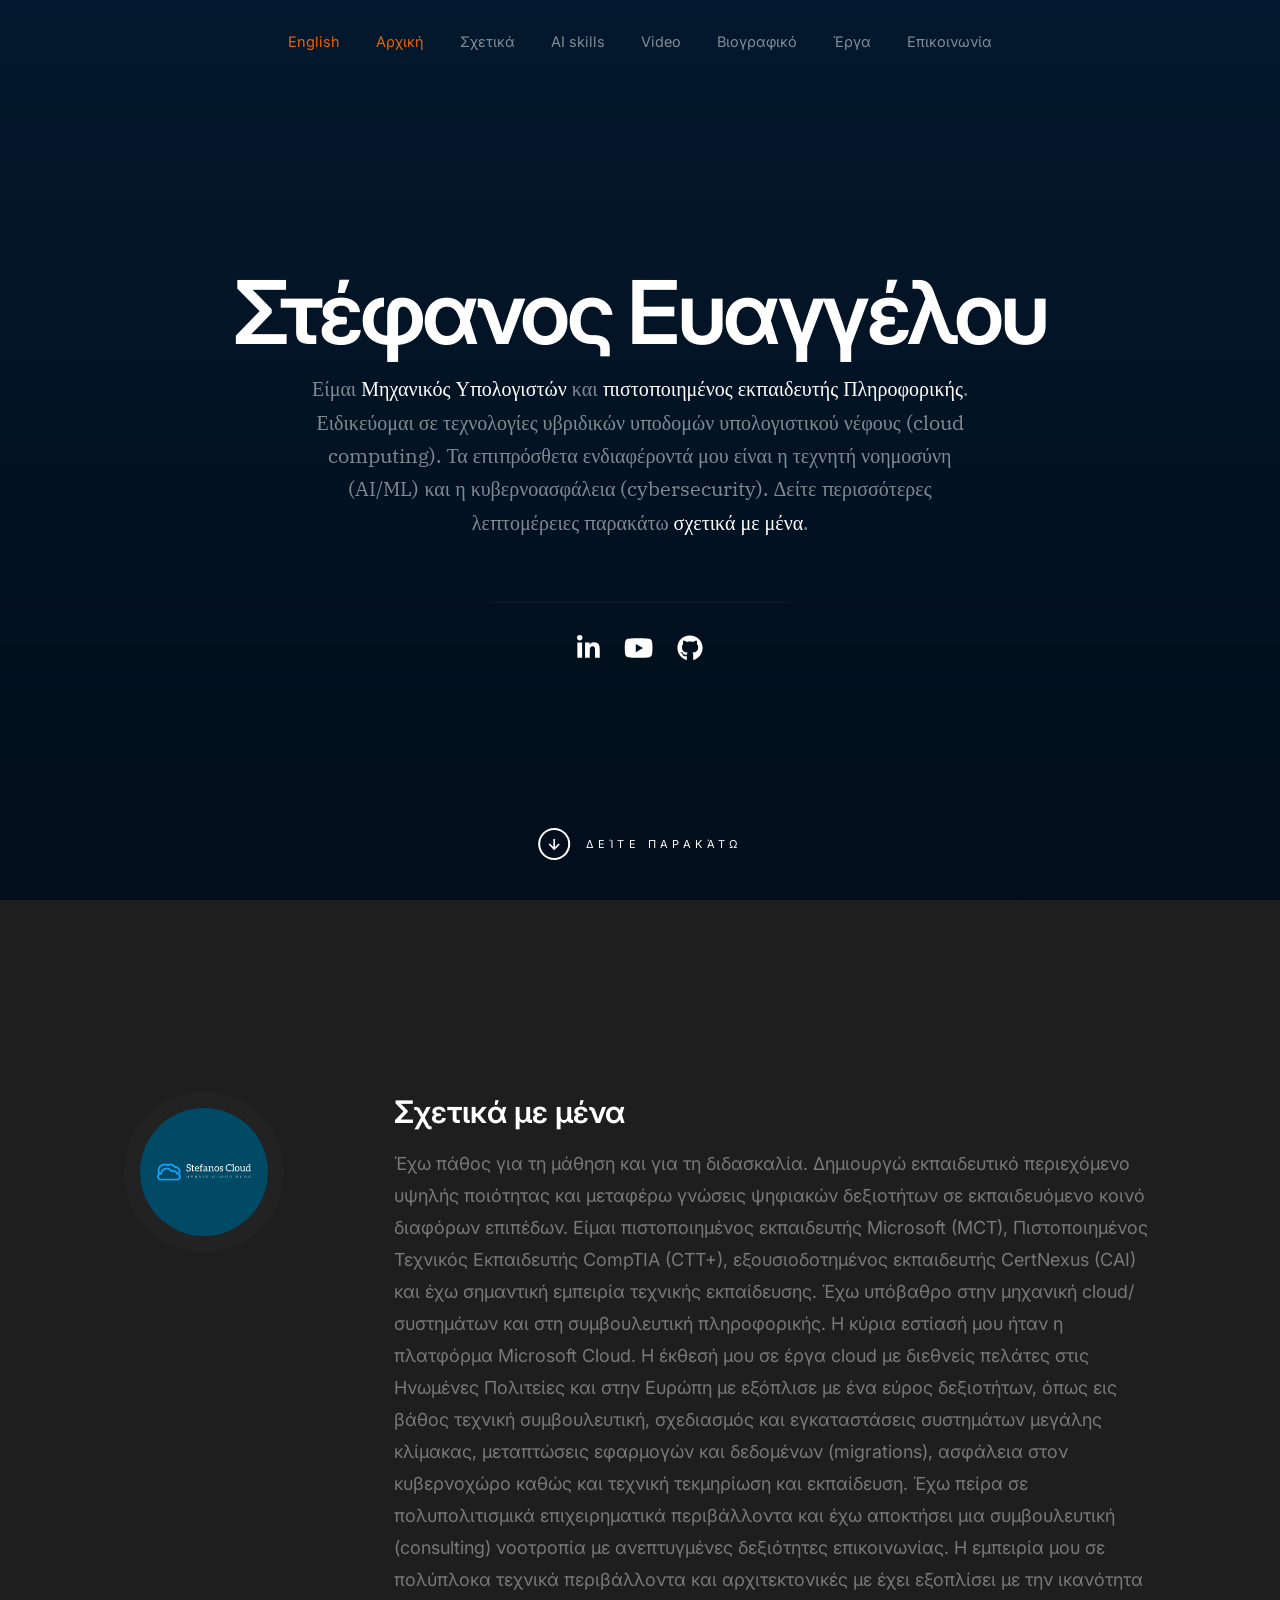
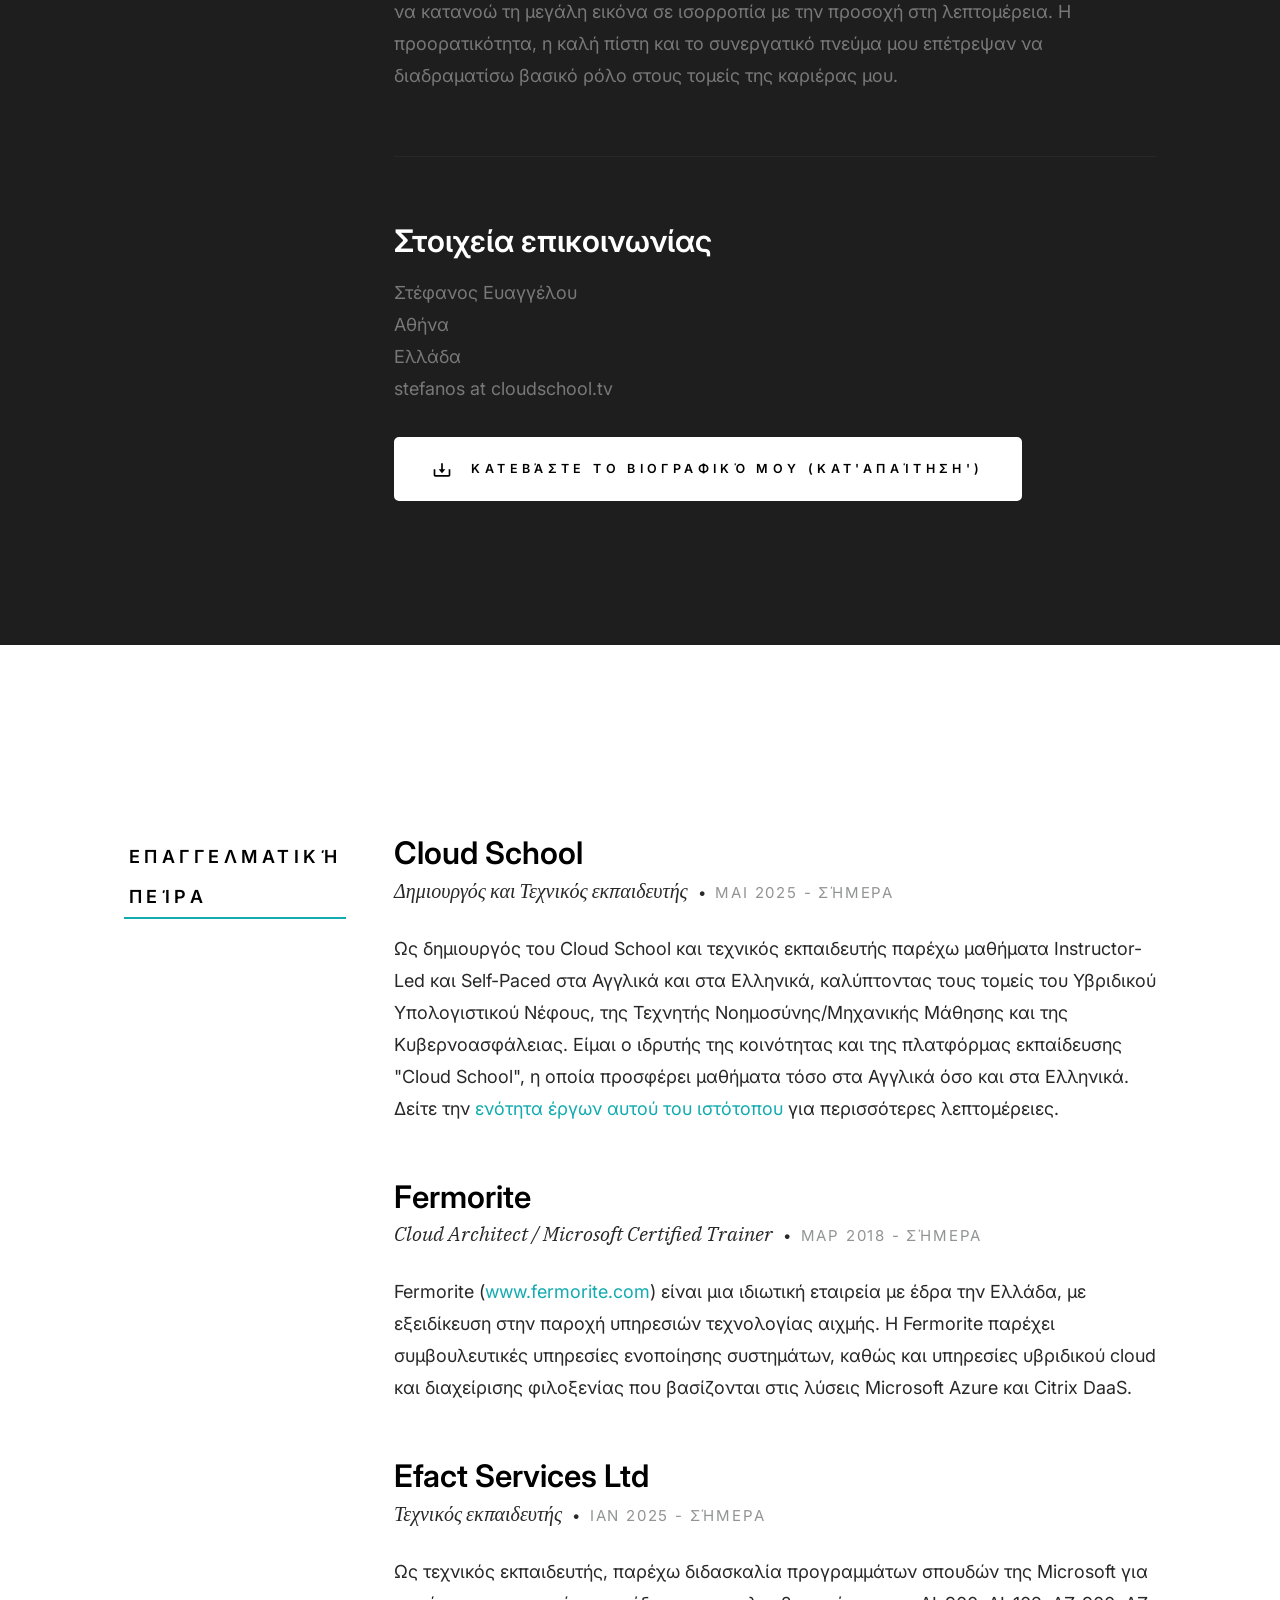
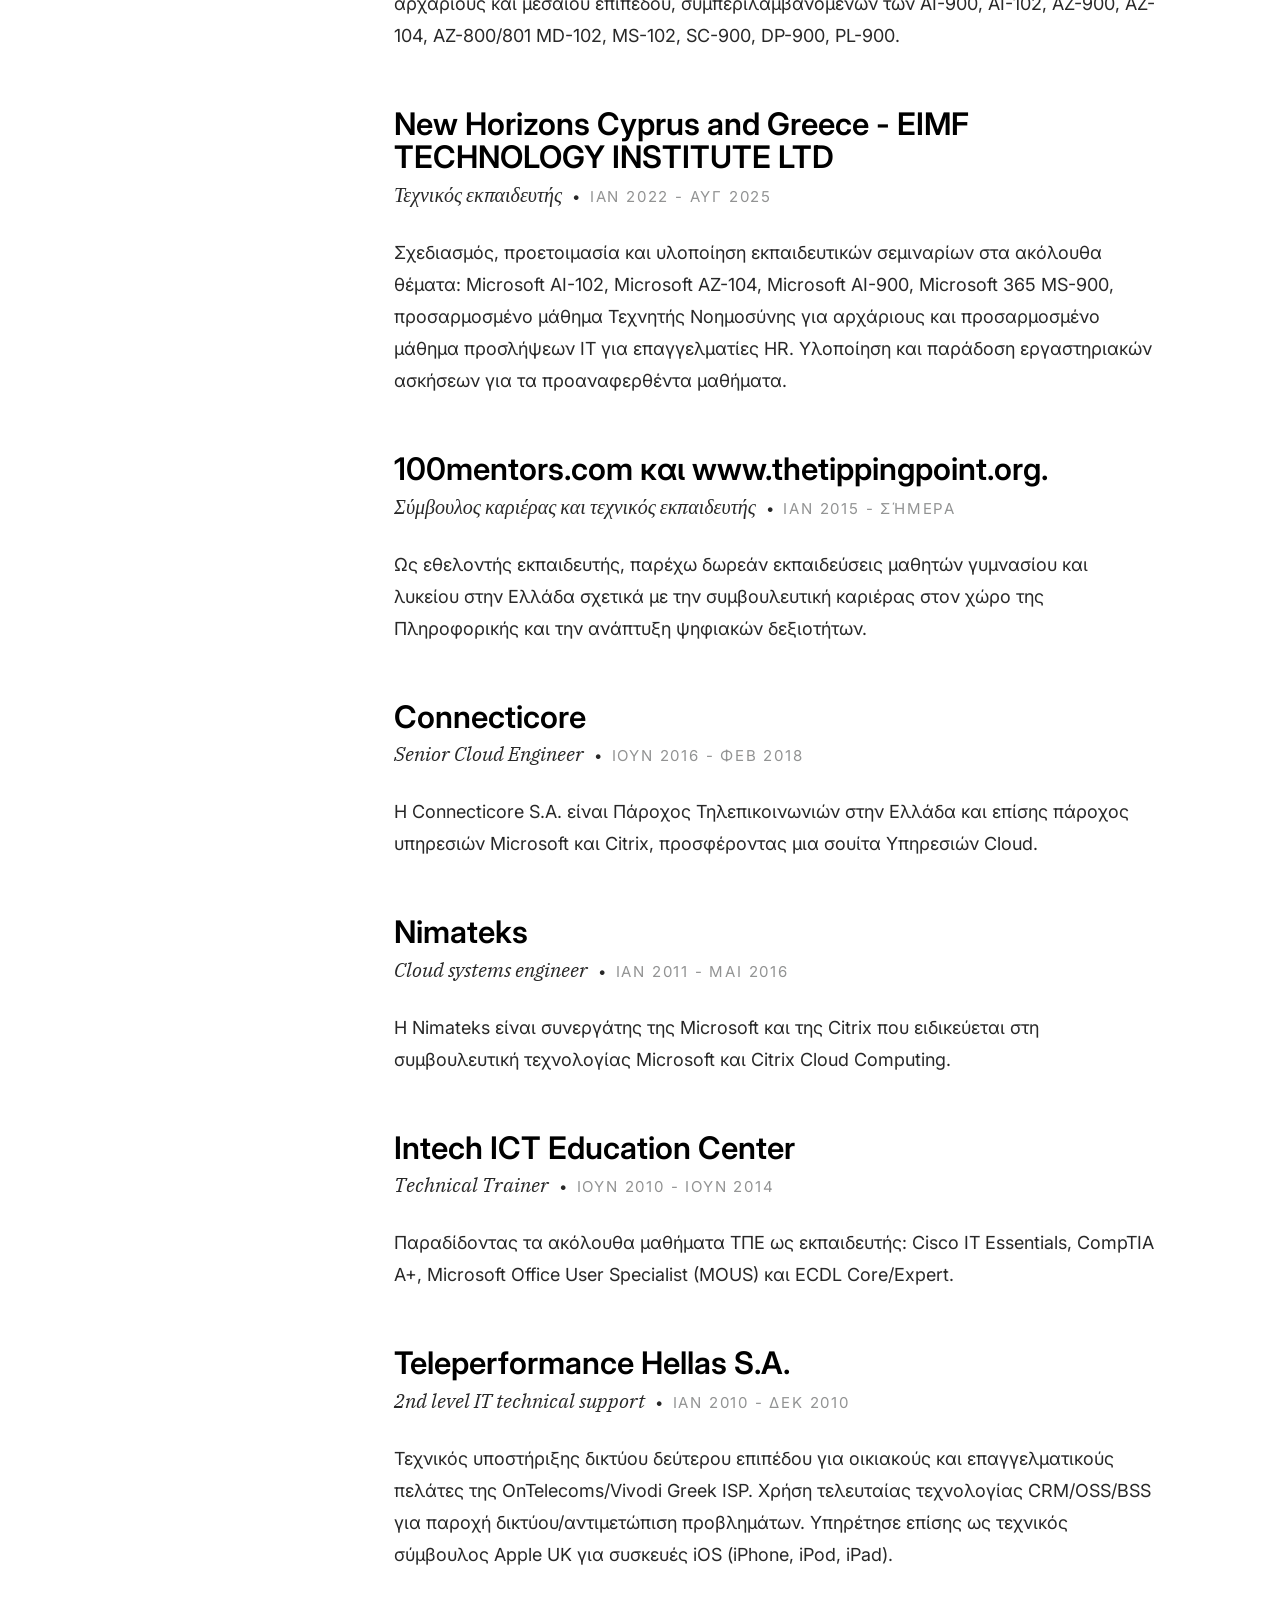
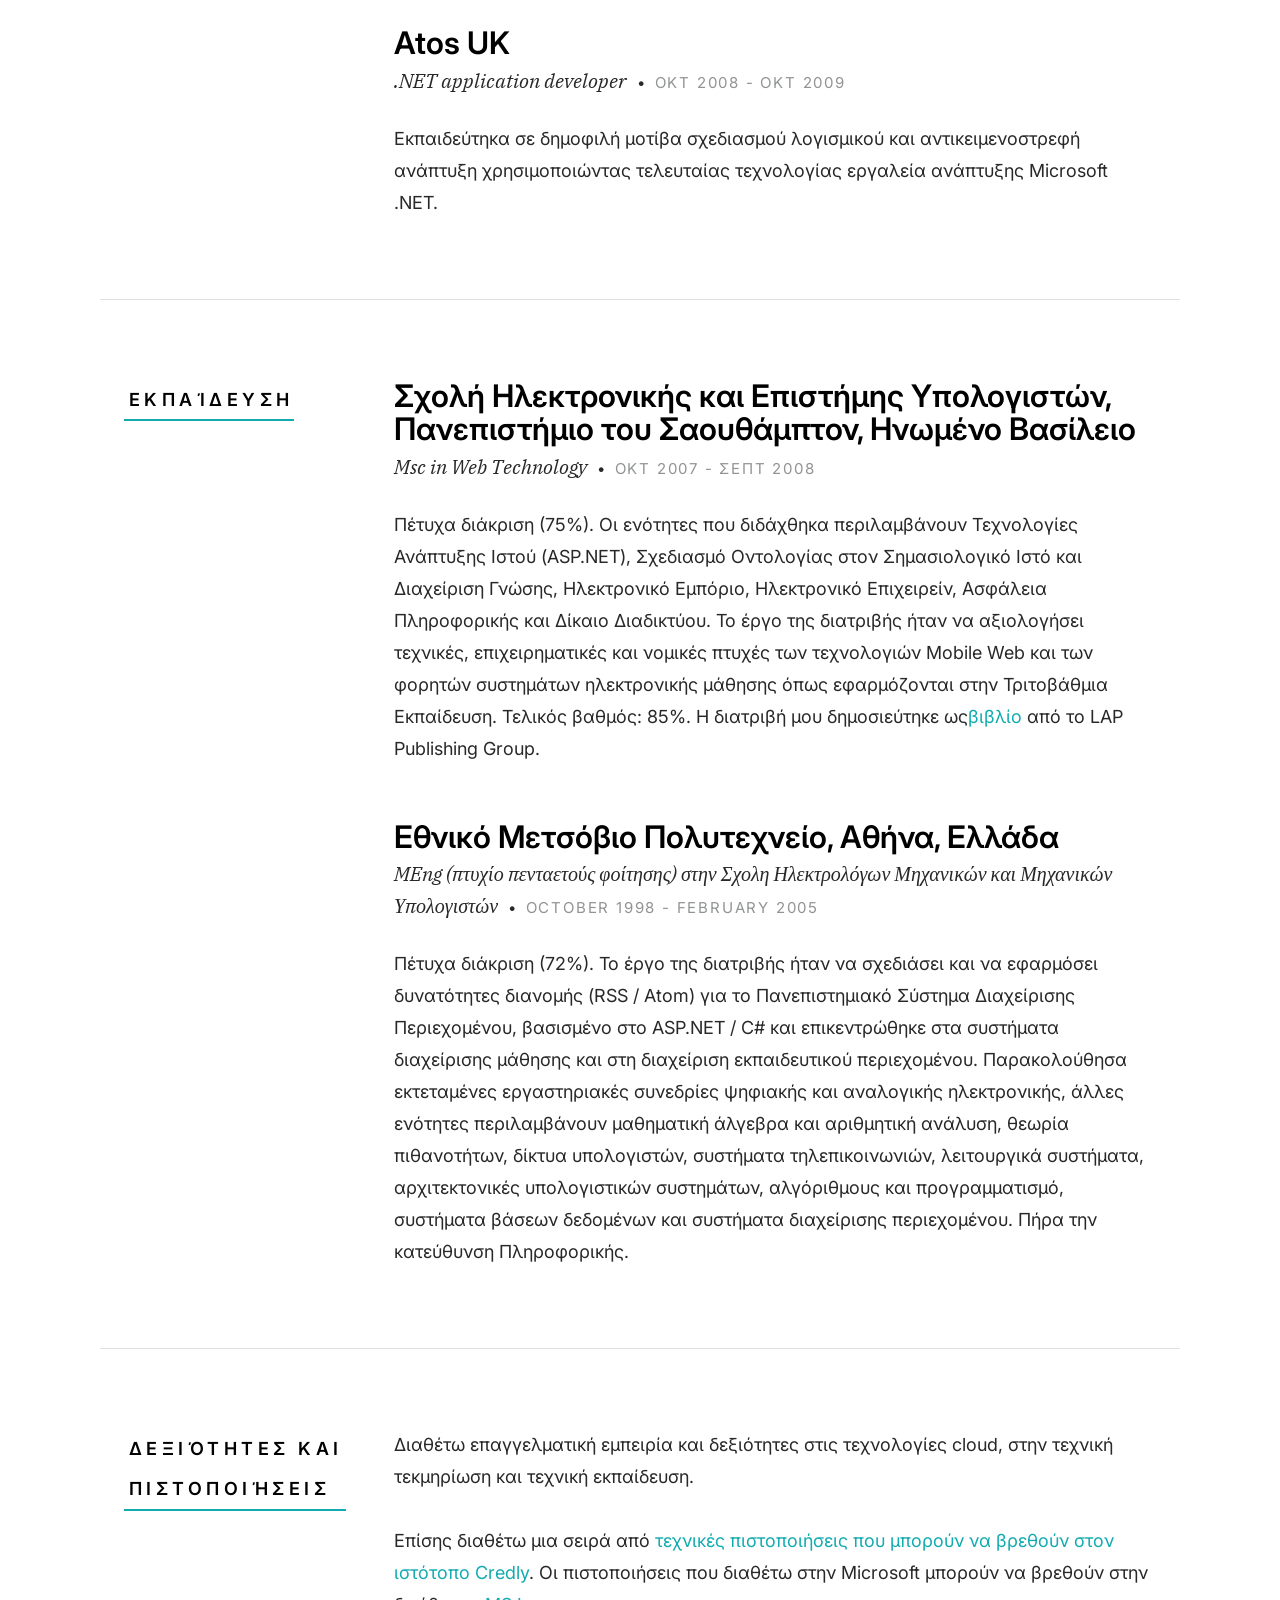
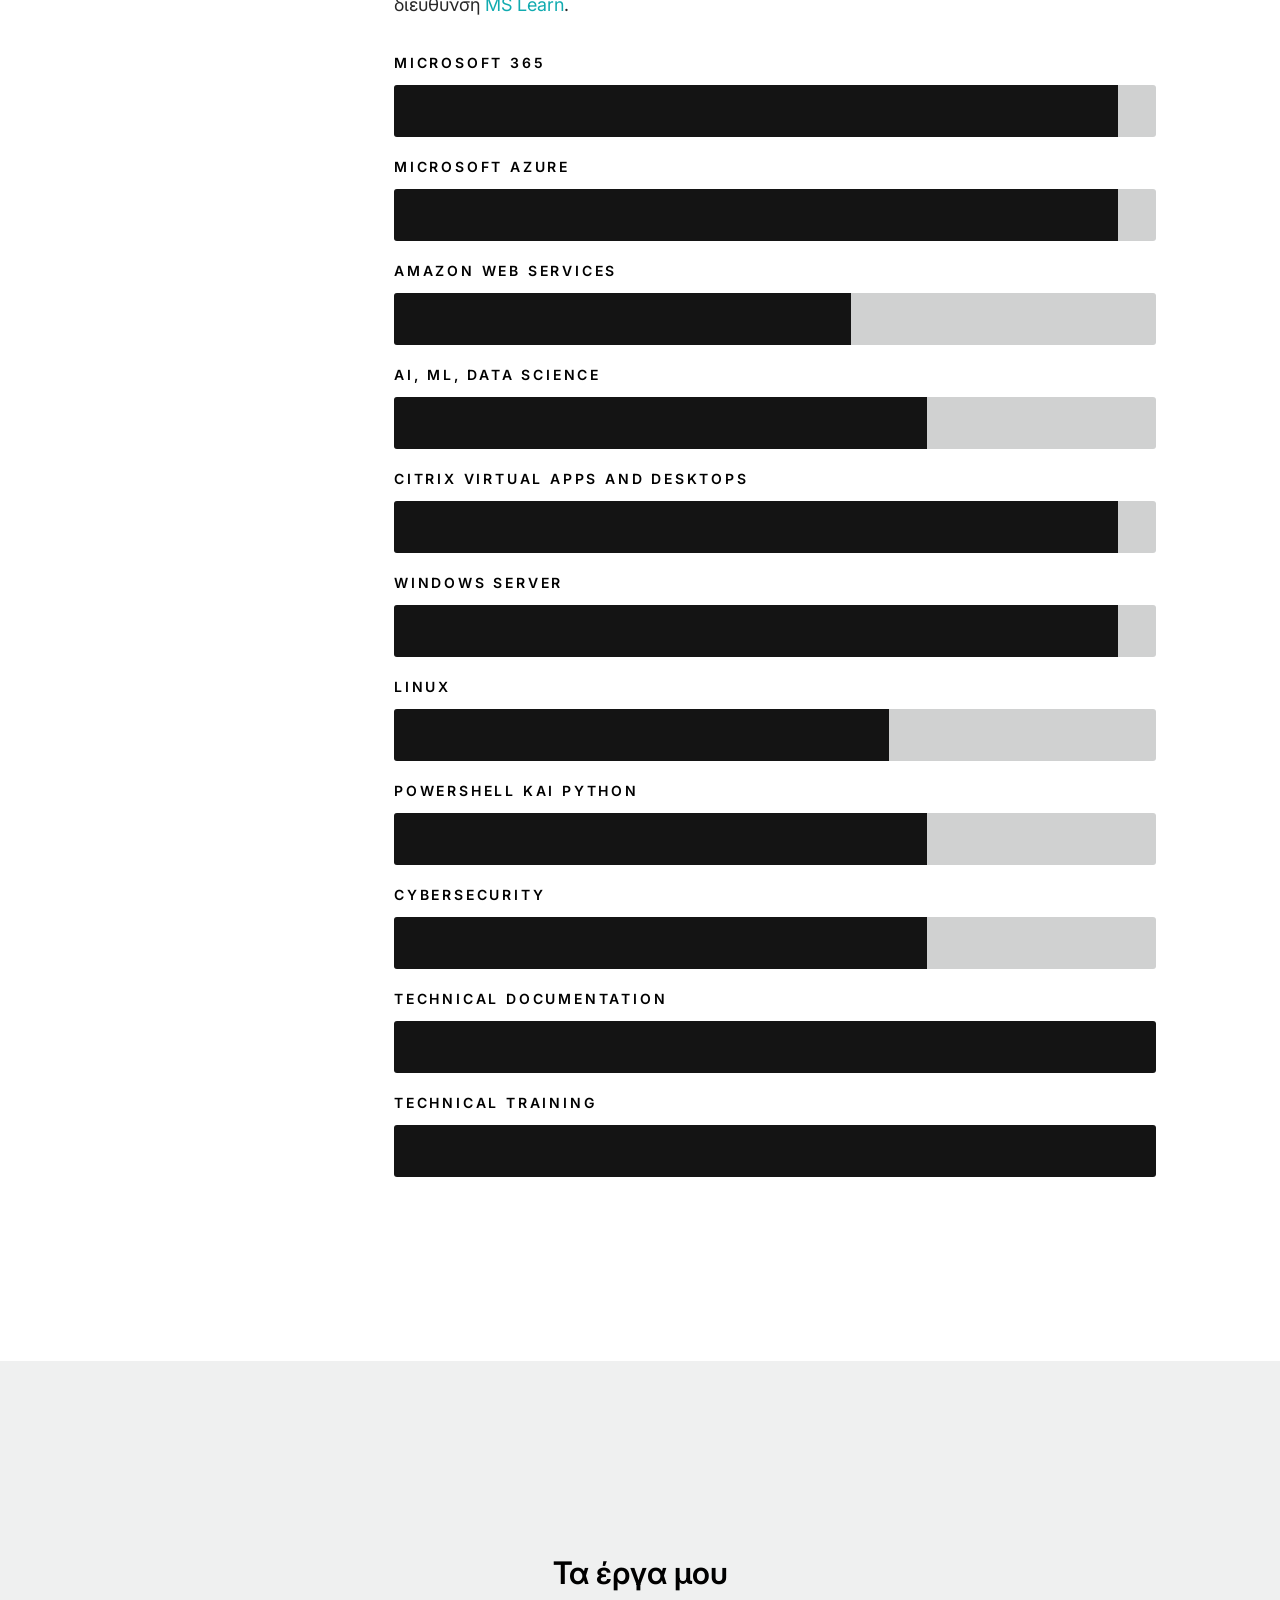
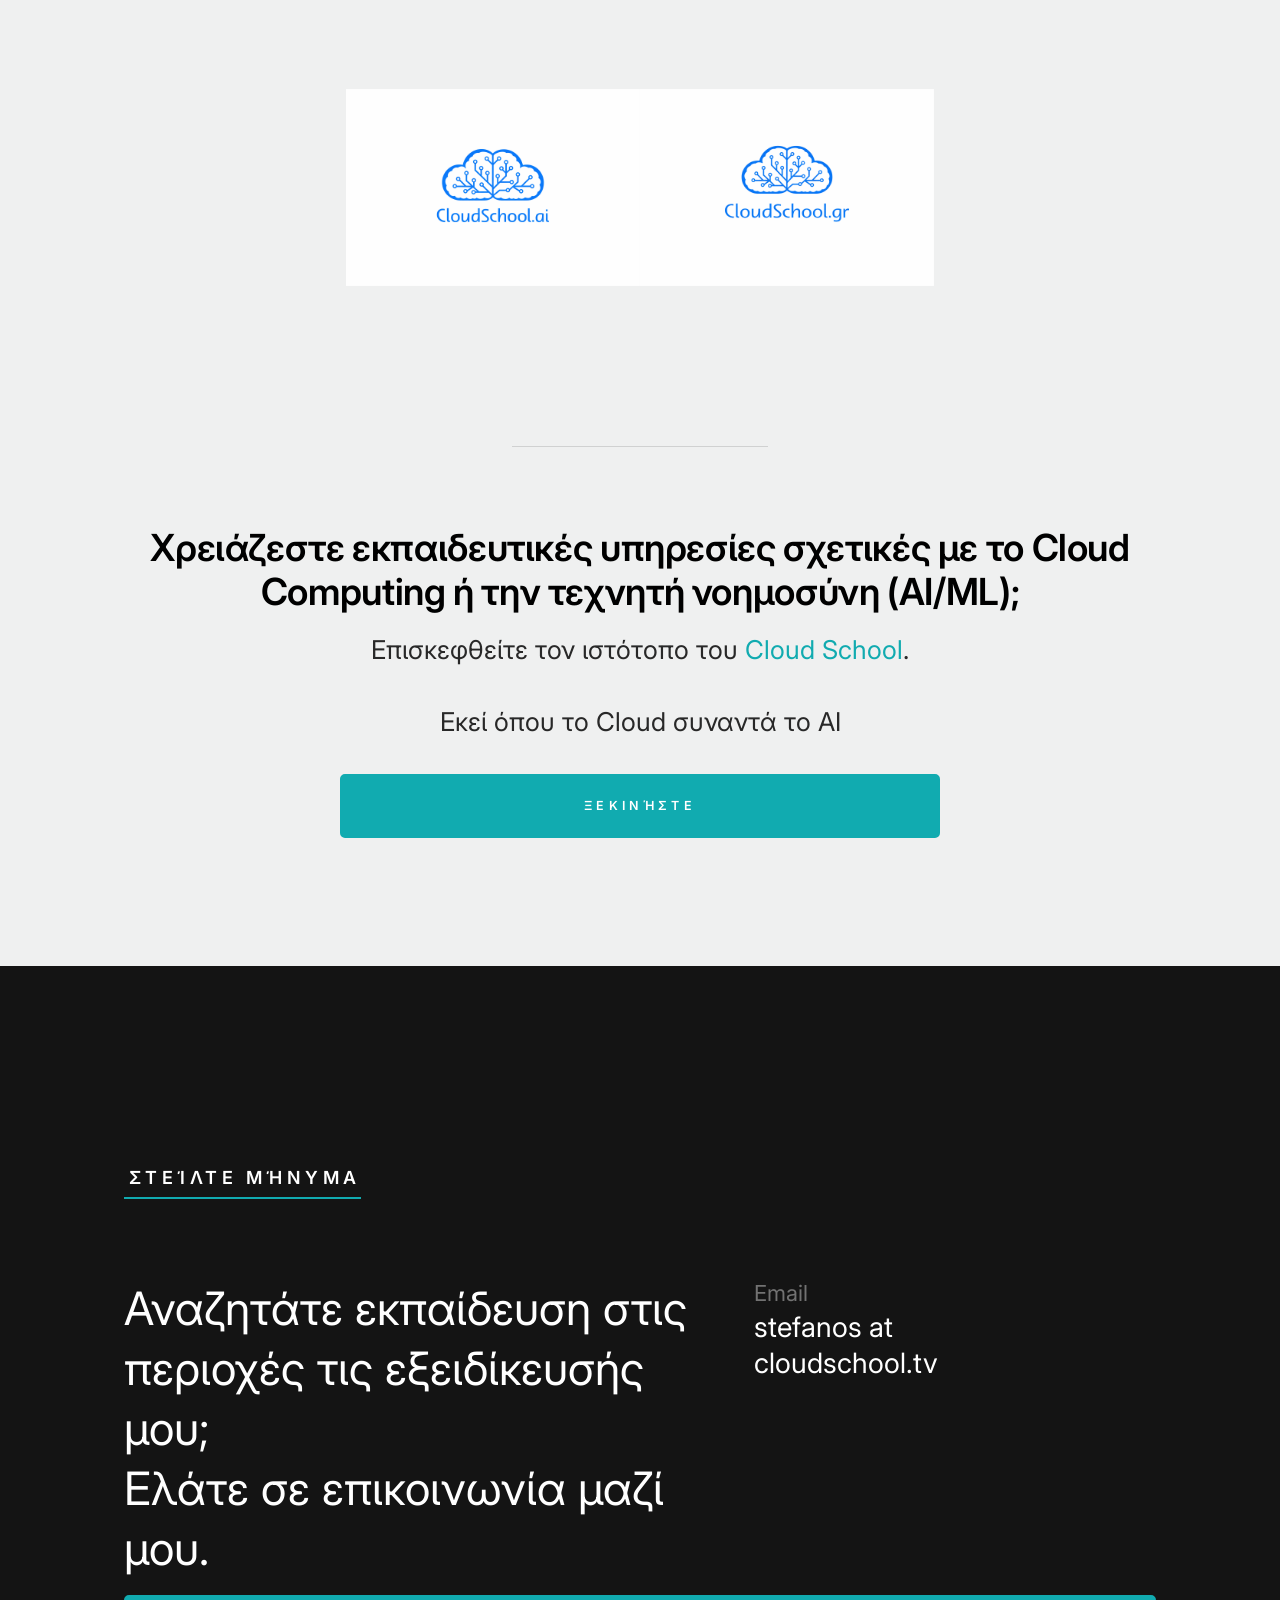
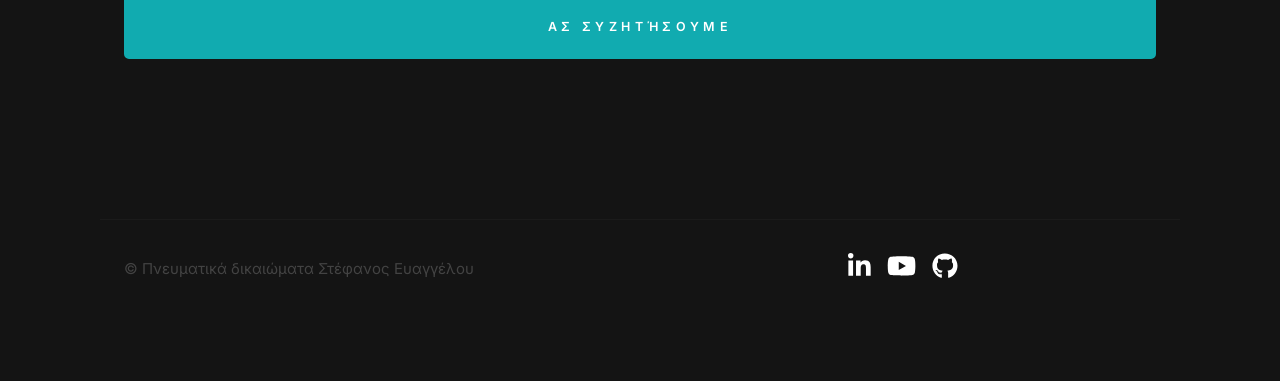
==== commit 9a41fa37: "minor" ====
--- a/el/index.html
+++ b/el/index.html
@@ -350,7 +350,7 @@
                     <li class="current"><a class="smoothscroll" target="_self" href="https://stefanoscloud.azurewebsites.net">English</a></li>
                     <li class="current"><a class="smoothscroll" href="#hero">Αρχική</a></li>
                     <li><a class="smoothscroll" href="#about">Σχετικά</a></li>
-                    <li><a class="smoothscroll" href="https://docs.cloudschool.tv" target="_blank">Docs</a></li>
+                    <li><a class="smoothscroll" href="https://skills.cloudschool.ai" target="_blank">AI skills</a></li>
                     <li><a class="smoothscroll" href="https://youtube.com/@cloudschooltv" target="_blank">Video</a></li>
                     <li><a class="smoothscroll" href="#resume">Βιογραφικό</a></li>
                     <li><a class="smoothscroll" href="#portfolio">Έργα</a></li>
@@ -387,7 +387,7 @@
 
                     <div class="s-hero__content-social">
 <a href="https://linkedin.com/in/stefanoscloud" target="_blank"><i class="fab fa-linkedin-in" aria-hidden="true"></i></a>
-<a href="https://www.youtube.com/@cloudschoolai" target="_blank"><i class="fab fa-youtube" aria-hidden="true"></i></a>
+<a href="https://www.youtube.com/@cloudschooltv" target="_blank"><i class="fab fa-youtube" aria-hidden="true"></i></a>
 <a href="https://github.com/stefanoscloud" target="_blank"><i class="fab fa-github" aria-hidden="true"></i></a>
 
 
@@ -1128,7 +1128,7 @@
             <div class="column large-4 medium-6 w-1000-stack s-footer__social-block">
                 <ul class="s-footer__social">
                     <li><a href="https://linkedin.com/in/stefanoscloud" target="_blank"><i class="fab fa-linkedin-in" aria-hidden="true"></i></a></li>        
-                    <li><a href="https://www.youtube.com/@cloudschoolai" target="_blank"><i class="fab fa-youtube" aria-hidden="true"></i></a></li>
+                    <li><a href="https://www.youtube.com/@cloudschooltv" target="_blank"><i class="fab fa-youtube" aria-hidden="true"></i></a></li>
                     <li><a href="https://github.com/stefanoscloud" target="_blank"><i class="fab fa-github" aria-hidden="true"></i></a></li>
             
                                         
